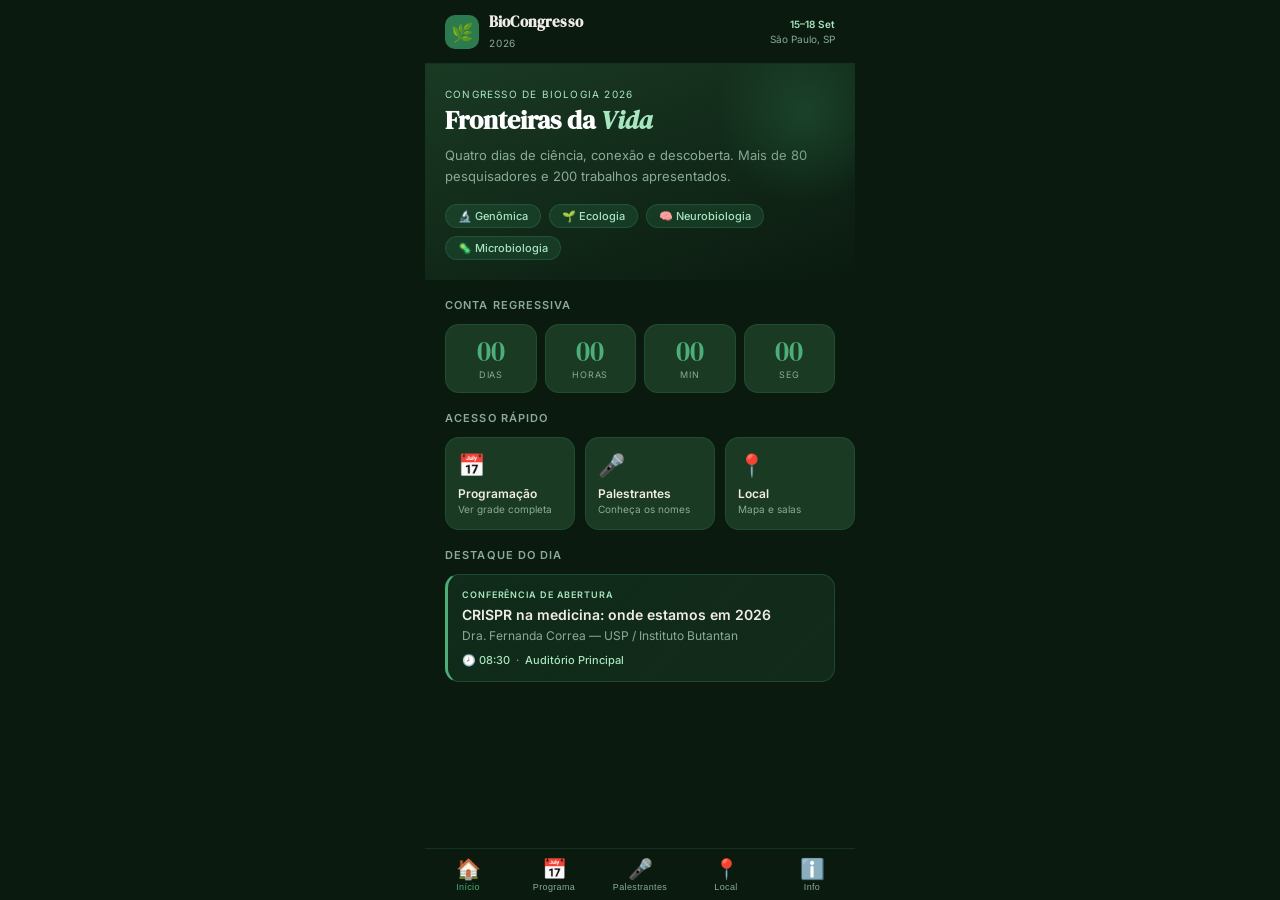
==== index.html @ b2562977 "Add files via upload" ====
<!DOCTYPE html>
<html lang="pt-BR">
<head>
  <meta charset="UTF-8" />
  <meta name="viewport" content="width=device-width, initial-scale=1.0, viewport-fit=cover" />
  <meta name="theme-color" content="#2d7a4f" />
  <meta name="apple-mobile-web-app-capable" content="yes" />
  <meta name="apple-mobile-web-app-status-bar-style" content="black-translucent" />
  <meta name="apple-mobile-web-app-title" content="BioCongresso" />
  <meta name="description" content="App oficial do Congresso de Biologia 2026" />
  <link rel="manifest" href="manifest.json" />
  <title>Congresso de Biologia 2026</title>

  <style>
    @import url('https://fonts.googleapis.com/css2?family=DM+Serif+Display:ital@0;1&family=Inter:wght@300;400;500;600&display=swap');

    *, *::before, *::after { box-sizing: border-box; margin: 0; padding: 0; }

    :root {
      --green-deep:  #0a1a0f;
      --green-mid:   #1a3a24;
      --green-main:  #2d7a4f;
      --green-light: #4caf78;
      --green-pale:  #a8e6c1;
      --gold:        #c8a84b;
      --cream:       #f0ede6;
      --white:       #ffffff;
      --text-dim:    #8aab97;
      --radius:      14px;
      --safe-top:    env(safe-area-inset-top, 0px);
      --safe-bot:    env(safe-area-inset-bottom, 0px);
    }

    html, body {
      height: 100%;
      background: var(--green-deep);
      color: var(--cream);
      font-family: 'Inter', system-ui, sans-serif;
      -webkit-font-smoothing: antialiased;
      overscroll-behavior: none;
    }

    /* ── APP SHELL ─────────────────────────────── */
    #app {
      display: flex;
      flex-direction: column;
      height: 100dvh;
      max-width: 430px;
      margin: 0 auto;
    }

    /* ── INSTALL BANNER ────────────────────────── */
    #install-banner {
      display: none;
      align-items: center;
      gap: 10px;
      background: var(--gold);
      color: #1a1200;
      padding: 10px 16px;
      padding-top: calc(10px + var(--safe-top));
      font-size: 13px;
      font-weight: 500;
    }
    #install-banner.visible { display: flex; }
    #install-banner button {
      margin-left: auto;
      background: #1a1200;
      color: var(--gold);
      border: none;
      border-radius: 20px;
      padding: 5px 14px;
      font-size: 12px;
      font-weight: 600;
      cursor: pointer;
      white-space: nowrap;
    }
    #install-banner .close-banner {
      background: transparent;
      color: #1a1200;
      padding: 4px 6px;
      font-size: 16px;
      font-weight: 700;
    }

    /* ── HEADER ────────────────────────────────── */
    header {
      padding: 14px 20px 12px;
      padding-top: calc(14px + var(--safe-top));
      background: var(--green-deep);
      border-bottom: 1px solid rgba(45,122,79,0.25);
      display: flex;
      align-items: center;
      justify-content: space-between;
      position: sticky; top: 0; z-index: 10;
    }
    .header-logo {
      display: flex; align-items: center; gap: 10px;
    }
    .logo-icon {
      width: 34px; height: 34px;
      background: var(--green-main);
      border-radius: 10px;
      display: flex; align-items: center; justify-content: center;
      font-size: 18px;
    }
    .logo-text h1 {
      font-family: 'DM Serif Display', serif;
      font-size: 15px;
      line-height: 1.1;
      color: var(--cream);
      letter-spacing: 0.01em;
    }
    .logo-text span {
      font-size: 10px;
      color: var(--text-dim);
      text-transform: uppercase;
      letter-spacing: 0.08em;
    }
    .header-date {
      text-align: right;
      font-size: 10px;
      color: var(--text-dim);
      line-height: 1.5;
    }
    .header-date strong {
      color: var(--green-pale);
      font-weight: 600;
      display: block;
    }

    /* ── CONTENT SCROLL AREA ───────────────────── */
    main {
      flex: 1;
      overflow-y: auto;
      -webkit-overflow-scrolling: touch;
      scroll-behavior: smooth;
    }

    /* ── SCREENS ───────────────────────────────── */
    .screen { display: none; padding: 0 0 20px; }
    .screen.active { display: block; }

    /* ── HOME ──────────────────────────────────── */
    .hero {
      background: linear-gradient(160deg, var(--green-mid) 0%, var(--green-deep) 100%);
      padding: 24px 20px 20px;
      position: relative;
      overflow: hidden;
    }
    .hero::before {
      content: '';
      position: absolute;
      top: -40px; right: -40px;
      width: 180px; height: 180px;
      background: radial-gradient(circle, rgba(45,122,79,0.3) 0%, transparent 70%);
      pointer-events: none;
    }
    .hero-eyebrow {
      font-size: 10px;
      letter-spacing: 0.12em;
      text-transform: uppercase;
      color: var(--green-pale);
      margin-bottom: 6px;
    }
    .hero h2 {
      font-family: 'DM Serif Display', serif;
      font-size: 26px;
      line-height: 1.15;
      color: var(--white);
      margin-bottom: 10px;
    }
    .hero h2 em {
      font-style: italic;
      color: var(--green-pale);
    }
    .hero-sub {
      font-size: 13px;
      color: var(--text-dim);
      line-height: 1.55;
      margin-bottom: 18px;
    }
    .hero-badges {
      display: flex; gap: 8px; flex-wrap: wrap;
    }
    .badge {
      background: rgba(45,122,79,0.25);
      border: 1px solid rgba(45,122,79,0.4);
      border-radius: 20px;
      padding: 4px 12px;
      font-size: 11px;
      color: var(--green-pale);
      font-weight: 500;
    }

    .section-title {
      font-size: 11px;
      letter-spacing: 0.1em;
      text-transform: uppercase;
      color: var(--text-dim);
      padding: 18px 20px 8px;
      font-weight: 600;
    }

    /* ── COUNTDOWN ─────────────────────────────── */
    .countdown-bar {
      display: flex; gap: 8px;
      padding: 4px 20px 0;
    }
    .countdown-item {
      flex: 1;
      background: var(--green-mid);
      border: 1px solid rgba(45,122,79,0.3);
      border-radius: var(--radius);
      padding: 12px 8px;
      text-align: center;
    }
    .countdown-num {
      font-family: 'DM Serif Display', serif;
      font-size: 28px;
      color: var(--green-light);
      line-height: 1;
      display: block;
    }
    .countdown-label {
      font-size: 9px;
      text-transform: uppercase;
      letter-spacing: 0.08em;
      color: var(--text-dim);
      margin-top: 4px;
      display: block;
    }

    /* ── CARDS ─────────────────────────────────── */
    .cards-row {
      display: flex; gap: 10px;
      padding: 4px 20px 0;
      overflow-x: auto;
      scrollbar-width: none;
    }
    .cards-row::-webkit-scrollbar { display: none; }
    .card-quick {
      flex-shrink: 0;
      width: 130px;
      background: var(--green-mid);
      border: 1px solid rgba(45,122,79,0.3);
      border-radius: var(--radius);
      padding: 14px 12px;
      cursor: pointer;
      transition: border-color .2s, transform .15s;
      -webkit-tap-highlight-color: transparent;
    }
    .card-quick:active { transform: scale(0.97); }
    .card-quick:hover { border-color: var(--green-light); }
    .card-icon { font-size: 22px; margin-bottom: 8px; }
    .card-title { font-size: 12px; font-weight: 600; color: var(--cream); }
    .card-sub   { font-size: 10px; color: var(--text-dim); margin-top: 2px; }

    /* ── FEATURED TALK ─────────────────────────── */
    .featured-talk {
      margin: 4px 20px 0;
      background: linear-gradient(135deg, rgba(45,122,79,0.18) 0%, rgba(26,58,36,0.5) 100%);
      border: 1px solid rgba(45,122,79,0.4);
      border-left: 3px solid var(--green-light);
      border-radius: var(--radius);
      padding: 14px 14px;
    }
    .ft-label {
      font-size: 9px;
      text-transform: uppercase;
      letter-spacing: 0.1em;
      color: var(--green-pale);
      font-weight: 600;
      margin-bottom: 6px;
    }
    .ft-title { font-size: 14px; font-weight: 600; color: var(--cream); margin-bottom: 4px; line-height: 1.3; }
    .ft-speaker { font-size: 12px; color: var(--text-dim); }
    .ft-time { margin-top: 10px; display: flex; align-items: center; gap: 6px; }
    .ft-time span { font-size: 11px; color: var(--green-pale); font-weight: 500; }

    /* ── PROGRAMAÇÃO ───────────────────────────── */
    .prog-day-tabs {
      display: flex; gap: 6px;
      padding: 4px 20px 0;
      overflow-x: auto;
      scrollbar-width: none;
    }
    .prog-day-tabs::-webkit-scrollbar { display: none; }
    .day-tab {
      flex-shrink: 0;
      background: transparent;
      border: 1px solid rgba(45,122,79,0.3);
      border-radius: 20px;
      padding: 6px 14px;
      font-size: 12px;
      color: var(--text-dim);
      cursor: pointer;
      transition: all .2s;
      font-family: inherit;
      -webkit-tap-highlight-color: transparent;
    }
    .day-tab.active {
      background: var(--green-main);
      border-color: var(--green-main);
      color: var(--white);
      font-weight: 600;
    }

    .schedule-list { padding: 12px 20px 0; }
    .schedule-item {
      display: flex; gap: 12px;
      padding: 12px 0;
      border-bottom: 1px solid rgba(45,122,79,0.12);
    }
    .schedule-item:last-child { border-bottom: none; }
    .schedule-time {
      flex-shrink: 0;
      width: 44px;
      font-size: 11px;
      color: var(--text-dim);
      padding-top: 2px;
      line-height: 1.3;
    }
    .schedule-content { flex: 1; }
    .schedule-name { font-size: 13px; font-weight: 600; color: var(--cream); margin-bottom: 2px; }
    .schedule-speaker { font-size: 11px; color: var(--text-dim); }
    .schedule-room {
      display: inline-block;
      margin-top: 5px;
      background: rgba(45,122,79,0.2);
      border-radius: 10px;
      padding: 2px 8px;
      font-size: 10px;
      color: var(--green-pale);
    }
    .schedule-tag {
      display: inline-block;
      margin-top: 5px;
      margin-left: 4px;
      background: rgba(200,168,75,0.15);
      border-radius: 10px;
      padding: 2px 8px;
      font-size: 10px;
      color: var(--gold);
    }

    /* ── PALESTRANTES ──────────────────────────── */
    .speakers-grid {
      display: grid;
      grid-template-columns: 1fr 1fr;
      gap: 10px;
      padding: 4px 20px 0;
    }
    .speaker-card {
      background: var(--green-mid);
      border: 1px solid rgba(45,122,79,0.3);
      border-radius: var(--radius);
      padding: 14px 12px;
      text-align: center;
    }
    .speaker-avatar {
      width: 52px; height: 52px;
      border-radius: 50%;
      background: var(--green-main);
      display: flex; align-items: center; justify-content: center;
      font-size: 22px;
      margin: 0 auto 10px;
      border: 2px solid rgba(76,175,120,0.4);
    }
    .speaker-name { font-size: 12px; font-weight: 600; color: var(--cream); }
    .speaker-inst { font-size: 10px; color: var(--text-dim); margin-top: 2px; }
    .speaker-topic { font-size: 10px; color: var(--green-pale); margin-top: 6px; line-height: 1.3; }

    /* ── MAPA ──────────────────────────────────── */
    .map-card {
      margin: 4px 20px 0;
      background: var(--green-mid);
      border: 1px solid rgba(45,122,79,0.3);
      border-radius: var(--radius);
      overflow: hidden;
    }
    .map-visual {
      height: 140px;
      background: linear-gradient(135deg, #0f2d1a 0%, #1a3a24 100%);
      display: flex; align-items: center; justify-content: center;
      position: relative;
      overflow: hidden;
    }
    .map-grid {
      position: absolute; inset: 0;
      background-image:
        linear-gradient(rgba(45,122,79,0.15) 1px, transparent 1px),
        linear-gradient(90deg, rgba(45,122,79,0.15) 1px, transparent 1px);
      background-size: 24px 24px;
    }
    .map-pin {
      position: relative; z-index: 1;
      display: flex; flex-direction: column; align-items: center; gap: 4px;
    }
    .map-pin-dot {
      width: 20px; height: 20px;
      background: var(--green-light);
      border-radius: 50% 50% 50% 0;
      transform: rotate(-45deg);
      box-shadow: 0 0 0 4px rgba(76,175,120,0.3);
    }
    .map-pin-label {
      background: rgba(10,26,15,0.85);
      padding: 3px 8px;
      border-radius: 8px;
      font-size: 10px;
      color: var(--green-pale);
      font-weight: 600;
      white-space: nowrap;
    }
    .map-info {
      padding: 12px 14px;
      display: flex; justify-content: space-between; align-items: center;
    }
    .map-address { font-size: 12px; color: var(--cream); font-weight: 500; }
    .map-city { font-size: 10px; color: var(--text-dim); margin-top: 2px; }
    .map-btn {
      background: var(--green-main);
      border: none; border-radius: 20px;
      padding: 7px 14px;
      font-size: 11px; font-weight: 600;
      color: var(--white);
      cursor: pointer;
      font-family: inherit;
    }

    .rooms-list { padding: 8px 20px 0; }
    .room-item {
      display: flex; align-items: center; gap: 12px;
      padding: 10px 0;
      border-bottom: 1px solid rgba(45,122,79,0.12);
    }
    .room-icon {
      width: 36px; height: 36px;
      background: rgba(45,122,79,0.2);
      border-radius: 10px;
      display: flex; align-items: center; justify-content: center;
      font-size: 16px;
    }
    .room-name { font-size: 13px; font-weight: 600; color: var(--cream); }
    .room-cap  { font-size: 11px; color: var(--text-dim); margin-top: 1px; }

    /* ── INFORMAÇÕES ───────────────────────────── */
    .info-section { padding: 4px 20px 0; }
    .info-card {
      background: var(--green-mid);
      border: 1px solid rgba(45,122,79,0.3);
      border-radius: var(--radius);
      padding: 14px;
      margin-bottom: 10px;
    }
    .info-card-title {
      display: flex; align-items: center; gap: 8px;
      font-size: 13px; font-weight: 600; color: var(--cream);
      margin-bottom: 8px;
    }
    .info-card p { font-size: 12px; color: var(--text-dim); line-height: 1.6; }
    .info-card a { color: var(--green-pale); text-decoration: none; }
    .info-list { list-style: none; }
    .info-list li {
      font-size: 12px; color: var(--text-dim);
      padding: 4px 0;
      display: flex; align-items: flex-start; gap: 6px;
    }
    .info-list li::before { content: '→'; color: var(--green-light); flex-shrink: 0; margin-top: 1px; }

    /* ── BOTTOM NAV ────────────────────────────── */
    nav {
      display: flex;
      background: var(--green-deep);
      border-top: 1px solid rgba(45,122,79,0.25);
      padding-bottom: var(--safe-bot);
    }
    .nav-btn {
      flex: 1;
      display: flex; flex-direction: column; align-items: center;
      padding: 10px 4px 8px;
      background: transparent;
      border: none;
      cursor: pointer;
      -webkit-tap-highlight-color: transparent;
      transition: color .15s;
    }
    .nav-btn .nav-icon { font-size: 20px; line-height: 1; }
    .nav-btn .nav-label {
      font-size: 9px;
      letter-spacing: 0.04em;
      margin-top: 3px;
      font-weight: 500;
      color: var(--text-dim);
      font-family: inherit;
    }
    .nav-btn.active .nav-label { color: var(--green-light); }
    .nav-btn.active .nav-icon { filter: none; }

    /* ── INSTALL MODAL ─────────────────────────── */
    #install-modal {
      display: none;
      position: fixed; inset: 0; z-index: 100;
      background: rgba(0,0,0,0.7);
      align-items: flex-end;
      justify-content: center;
      padding: 0 0 var(--safe-bot);
    }
    #install-modal.open { display: flex; }
    .modal-sheet {
      background: var(--green-mid);
      border-radius: 20px 20px 0 0;
      padding: 20px 20px 28px;
      width: 100%;
      max-width: 430px;
      border-top: 1px solid rgba(45,122,79,0.4);
    }
    .modal-handle {
      width: 36px; height: 4px;
      background: rgba(45,122,79,0.4);
      border-radius: 2px;
      margin: 0 auto 16px;
    }
    .modal-sheet h3 {
      font-family: 'DM Serif Display', serif;
      font-size: 18px; color: var(--white);
      margin-bottom: 6px;
    }
    .modal-sheet p { font-size: 13px; color: var(--text-dim); margin-bottom: 16px; line-height: 1.5; }
    .install-steps { list-style: none; margin-bottom: 20px; }
    .install-steps li {
      display: flex; align-items: flex-start; gap: 10px;
      padding: 6px 0;
      font-size: 12px; color: var(--cream);
    }
    .step-num {
      flex-shrink: 0;
      width: 20px; height: 20px;
      background: var(--green-main);
      border-radius: 50%;
      display: flex; align-items: center; justify-content: center;
      font-size: 10px; font-weight: 700; color: white;
    }
    .modal-btns { display: flex; gap: 10px; }
    .btn-primary {
      flex: 1; background: var(--green-main);
      border: none; border-radius: var(--radius);
      padding: 13px;
      font-size: 14px; font-weight: 600; color: white;
      cursor: pointer; font-family: inherit;
    }
    .btn-secondary {
      flex: 0;
      background: transparent;
      border: 1px solid rgba(45,122,79,0.4);
      border-radius: var(--radius);
      padding: 13px 16px;
      font-size: 13px; color: var(--text-dim);
      cursor: pointer; font-family: inherit;
    }

    @media (prefers-reduced-motion: reduce) {
      * { transition: none !important; }
    }
  </style>
</head>
<body>

<div id="app">

  <!-- Install banner (shown before install) -->
  <div id="install-banner">
    <span>📲 Instale o app no seu celular</span>
    <button id="banner-install-btn">Instalar</button>
    <button class="close-banner" id="banner-close">×</button>
  </div>

  <!-- Header -->
  <header>
    <div class="header-logo">
      <div class="logo-icon">🌿</div>
      <div class="logo-text">
        <h1>BioCongresso</h1>
        <span>2026</span>
      </div>
    </div>
    <div class="header-date">
      <strong>15–18 Set</strong>
      São Paulo, SP
    </div>
  </header>

  <!-- Screens -->
  <main>

    <!-- ── HOME ── -->
    <section class="screen active" id="screen-home">

      <div class="hero">
        <p class="hero-eyebrow">Congresso de Biologia 2026</p>
        <h2>Fronteiras da <em>Vida</em></h2>
        <p class="hero-sub">Quatro dias de ciência, conexão e descoberta. Mais de 80 pesquisadores e 200 trabalhos apresentados.</p>
        <div class="hero-badges">
          <span class="badge">🔬 Genômica</span>
          <span class="badge">🌱 Ecologia</span>
          <span class="badge">🧠 Neurobiologia</span>
          <span class="badge">🦠 Microbiologia</span>
        </div>
      </div>

      <p class="section-title">Conta regressiva</p>
      <div class="countdown-bar">
        <div class="countdown-item"><span class="countdown-num" id="cd-dias">97</span><span class="countdown-label">dias</span></div>
        <div class="countdown-item"><span class="countdown-num" id="cd-hrs">14</span><span class="countdown-label">horas</span></div>
        <div class="countdown-item"><span class="countdown-num" id="cd-min">32</span><span class="countdown-label">min</span></div>
        <div class="countdown-item"><span class="countdown-num" id="cd-sec">08</span><span class="countdown-label">seg</span></div>
      </div>

      <p class="section-title">Acesso rápido</p>
      <div class="cards-row">
        <div class="card-quick" onclick="goTo('programacao')">
          <div class="card-icon">📅</div>
          <div class="card-title">Programação</div>
          <div class="card-sub">Ver grade completa</div>
        </div>
        <div class="card-quick" onclick="goTo('palestrantes')">
          <div class="card-icon">🎤</div>
          <div class="card-title">Palestrantes</div>
          <div class="card-sub">Conheça os nomes</div>
        </div>
        <div class="card-quick" onclick="goTo('mapa')">
          <div class="card-icon">📍</div>
          <div class="card-title">Local</div>
          <div class="card-sub">Mapa e salas</div>
        </div>
        <div class="card-quick" onclick="goTo('info')">
          <div class="card-icon">ℹ️</div>
          <div class="card-title">Informações</div>
          <div class="card-sub">Inscrição e mais</div>
        </div>
      </div>

      <p class="section-title">Destaque do dia</p>
      <div class="featured-talk">
        <p class="ft-label">Conferência de abertura</p>
        <p class="ft-title">CRISPR na medicina: onde estamos em 2026</p>
        <p class="ft-speaker">Dra. Fernanda Correa — USP / Instituto Butantan</p>
        <div class="ft-time">
          <span>🕗 08:30</span>
          <span style="color:var(--text-dim)">·</span>
          <span>Auditório Principal</span>
        </div>
      </div>

    </section>

    <!-- ── PROGRAMAÇÃO ── -->
    <section class="screen" id="screen-programacao">

      <p class="section-title">Programação</p>
      <div class="prog-day-tabs">
        <button class="day-tab active" onclick="setDay(this, 'dia1')">Seg 15</button>
        <button class="day-tab" onclick="setDay(this, 'dia2')">Ter 16</button>
        <button class="day-tab" onclick="setDay(this, 'dia3')">Qua 17</button>
        <button class="day-tab" onclick="setDay(this, 'dia4')">Qui 18</button>
      </div>

      <div class="schedule-list" id="dia1">
        <div class="schedule-item">
          <div class="schedule-time">08:00<br>08:30</div>
          <div class="schedule-content">
            <p class="schedule-name">Credenciamento</p>
            <p class="schedule-speaker">Recepção dos participantes</p>
            <span class="schedule-room">Hall de entrada</span>
          </div>
        </div>
        <div class="schedule-item">
          <div class="schedule-time">08:30<br>10:00</div>
          <div class="schedule-content">
            <p class="schedule-name">CRISPR na medicina: onde estamos em 2026</p>
            <p class="schedule-speaker">Dra. Fernanda Correa — USP</p>
            <span class="schedule-room">Aud. Principal</span>
            <span class="schedule-tag">Plenária</span>
          </div>
        </div>
        <div class="schedule-item">
          <div class="schedule-time">10:00<br>10:30</div>
          <div class="schedule-content">
            <p class="schedule-name">Coffee Break</p>
            <span class="schedule-room">Foyer</span>
          </div>
        </div>
        <div class="schedule-item">
          <div class="schedule-time">10:30<br>12:00</div>
          <div class="schedule-content">
            <p class="schedule-name">Simpósio: Biodiversidade da Mata Atlântica</p>
            <p class="schedule-speaker">Dr. Rafael Menezes — INPA</p>
            <span class="schedule-room">Sala A</span>
          </div>
        </div>
        <div class="schedule-item">
          <div class="schedule-time">10:30<br>12:00</div>
          <div class="schedule-content">
            <p class="schedule-name">Workshop: Bioinformática aplicada</p>
            <p class="schedule-speaker">Profa. Camila Teixeira — UNICAMP</p>
            <span class="schedule-room">Lab. Computação</span>
          </div>
        </div>
        <div class="schedule-item">
          <div class="schedule-time">12:00<br>14:00</div>
          <div class="schedule-content">
            <p class="schedule-name">Almoço</p>
            <span class="schedule-room">Restaurante</span>
          </div>
        </div>
        <div class="schedule-item">
          <div class="schedule-time">14:00<br>16:00</div>
          <div class="schedule-content">
            <p class="schedule-name">Sessão de comunicações orais – Ecologia</p>
            <span class="schedule-room">Sala B</span>
          </div>
        </div>
        <div class="schedule-item">
          <div class="schedule-time">16:00<br>18:00</div>
          <div class="schedule-content">
            <p class="schedule-name">Pôsteres – Seção I</p>
            <span class="schedule-room">Aud. Principal</span>
            <span class="schedule-tag">Interativo</span>
          </div>
        </div>
      </div>

      <div class="schedule-list" id="dia2" style="display:none">
        <div class="schedule-item">
          <div class="schedule-time">09:00<br>10:30</div>
          <div class="schedule-content">
            <p class="schedule-name">Neurobiologia do comportamento animal</p>
            <p class="schedule-speaker">Prof. Marcelo Dias — UFMG</p>
            <span class="schedule-room">Aud. Principal</span>
            <span class="schedule-tag">Plenária</span>
          </div>
        </div>
        <div class="schedule-item">
          <div class="schedule-time">10:30<br>12:00</div>
          <div class="schedule-content">
            <p class="schedule-name">Mesa redonda: Publicação científica em biologia</p>
            <span class="schedule-room">Sala A</span>
          </div>
        </div>
        <div class="schedule-item">
          <div class="schedule-time">14:00<br>16:00</div>
          <div class="schedule-content">
            <p class="schedule-name">Minicurso: Microscopia confocal</p>
            <p class="schedule-speaker">Dra. Larissa Fontes — FIOCRUZ</p>
            <span class="schedule-room">Lab. Microscopia</span>
          </div>
        </div>
      </div>

      <div class="schedule-list" id="dia3" style="display:none">
        <div class="schedule-item">
          <div class="schedule-time">09:00<br>10:30</div>
          <div class="schedule-content">
            <p class="schedule-name">Mudanças climáticas e biodiversidade</p>
            <p class="schedule-speaker">Dra. Ana Lima — INPE</p>
            <span class="schedule-room">Aud. Principal</span>
            <span class="schedule-tag">Plenária</span>
          </div>
        </div>
        <div class="schedule-item">
          <div class="schedule-time">14:00<br>18:00</div>
          <div class="schedule-content">
            <p class="schedule-name">Visita técnica — Instituto de Biociências USP</p>
            <span class="schedule-room">Transporte incluso</span>
          </div>
        </div>
      </div>

      <div class="schedule-list" id="dia4" style="display:none">
        <div class="schedule-item">
          <div class="schedule-time">09:00<br>10:30</div>
          <div class="schedule-content">
            <p class="schedule-name">Sessão de encerramento e premiação</p>
            <span class="schedule-room">Aud. Principal</span>
            <span class="schedule-tag">Plenária</span>
          </div>
        </div>
        <div class="schedule-item">
          <div class="schedule-time">11:00<br>12:00</div>
          <div class="schedule-content">
            <p class="schedule-name">Cerimônia de encerramento</p>
            <span class="schedule-room">Aud. Principal</span>
          </div>
        </div>
      </div>

    </section>

    <!-- ── PALESTRANTES ── -->
    <section class="screen" id="screen-palestrantes">
      <p class="section-title">Palestrantes confirmados</p>
      <div class="speakers-grid">
        <div class="speaker-card">
          <div class="speaker-avatar">👩‍🔬</div>
          <p class="speaker-name">Dra. Fernanda Correa</p>
          <p class="speaker-inst">USP / Butantan</p>
          <p class="speaker-topic">CRISPR e terapia gênica</p>
        </div>
        <div class="speaker-card">
          <div class="speaker-avatar">👨‍🔬</div>
          <p class="speaker-name">Dr. Rafael Menezes</p>
          <p class="speaker-inst">INPA</p>
          <p class="speaker-topic">Biodiversidade Amazônica</p>
        </div>
        <div class="speaker-card">
          <div class="speaker-avatar">👩‍💻</div>
          <p class="speaker-name">Profa. Camila Teixeira</p>
          <p class="speaker-inst">UNICAMP</p>
          <p class="speaker-topic">Bioinformática e genômica</p>
        </div>
        <div class="speaker-card">
          <div class="speaker-avatar">🧑‍🏫</div>
          <p class="speaker-name">Prof. Marcelo Dias</p>
          <p class="speaker-inst">UFMG</p>
          <p class="speaker-topic">Neurobiologia animal</p>
        </div>
        <div class="speaker-card">
          <div class="speaker-avatar">👩‍🔬</div>
          <p class="speaker-name">Dra. Ana Lima</p>
          <p class="speaker-inst">INPE</p>
          <p class="speaker-topic">Clima e biodiversidade</p>
        </div>
        <div class="speaker-card">
          <div class="speaker-avatar">🔬</div>
          <p class="speaker-name">Dra. Larissa Fontes</p>
          <p class="speaker-inst">FIOCRUZ</p>
          <p class="speaker-topic">Microscopia avançada</p>
        </div>
      </div>
    </section>

    <!-- ── MAPA ── -->
    <section class="screen" id="screen-mapa">
      <p class="section-title">Local do evento</p>
      <div class="map-card">
        <div class="map-visual">
          <div class="map-grid"></div>
          <div class="map-pin">
            <div class="map-pin-dot"></div>
            <div class="map-pin-label">Centro de Convenções</div>
          </div>
        </div>
        <div class="map-info">
          <div>
            <p class="map-address">Centro de Convenções Rebouças</p>
            <p class="map-city">Av. Dr. Enéas de Carvalho Aguiar, 23 — SP</p>
          </div>
          <button class="map-btn" onclick="window.open('https://maps.google.com/?q=Centro+de+Convencoes+Reboucas+Sao+Paulo')">Abrir mapa</button>
        </div>
      </div>

      <p class="section-title">Salas e espaços</p>
      <div class="rooms-list">
        <div class="room-item">
          <div class="room-icon">🏛️</div>
          <div>
            <p class="room-name">Auditório Principal</p>
            <p class="room-cap">Capacidade: 800 pessoas — Plenárias e pôsteres</p>
          </div>
        </div>
        <div class="room-item">
          <div class="room-icon">🪑</div>
          <div>
            <p class="room-name">Sala A</p>
            <p class="room-cap">Capacidade: 150 pessoas — Simpósios</p>
          </div>
        </div>
        <div class="room-item">
          <div class="room-icon">🪑</div>
          <div>
            <p class="room-name">Sala B</p>
            <p class="room-cap">Capacidade: 150 pessoas — Comunicações orais</p>
          </div>
        </div>
        <div class="room-item">
          <div class="room-icon">💻</div>
          <div>
            <p class="room-name">Laboratório de Computação</p>
            <p class="room-cap">Capacidade: 40 pessoas — Workshops</p>
          </div>
        </div>
        <div class="room-item">
          <div class="room-icon">🔭</div>
          <div>
            <p class="room-name">Lab. de Microscopia</p>
            <p class="room-cap">Capacidade: 20 pessoas — Minicursos práticos</p>
          </div>
        </div>
      </div>
    </section>

    <!-- ── INFORMAÇÕES ── -->
    <section class="screen" id="screen-info">
      <p class="section-title">Informações gerais</p>
      <div class="info-section">

        <div class="info-card">
          <p class="info-card-title"><span>📝</span> Inscrições</p>
          <ul class="info-list">
            <li>Inscrições abertas até <strong>30 de agosto de 2026</strong></li>
            <li>Estudantes de graduação: R$ 120,00</li>
            <li>Pós-graduandos: R$ 200,00</li>
            <li>Profissionais: R$ 350,00</li>
            <li>Submissão de trabalhos: até 15 de julho</li>
          </ul>
        </div>

        <div class="info-card">
          <p class="info-card-title"><span>🏨</span> Hospedagem</p>
          <p>Parcerias com hotéis próximos ao Centro de Convenções com tarifas especiais para participantes. Use o código <strong>BIO2026</strong> ao reservar.</p>
        </div>

        <div class="info-card">
          <p class="info-card-title"><span>🍽️</span> Alimentação</p>
          <ul class="info-list">
            <li>Coffee breaks inclusos na inscrição</li>
            <li>Almoço disponível no restaurante do centro (não incluso)</li>
            <li>Opções vegetarianas e veganas disponíveis</li>
          </ul>
        </div>

        <div class="info-card">
          <p class="info-card-title"><span>📜</span> Certificados</p>
          <p>Certificados digitais emitidos via e-mail em até 10 dias após o evento. Participação mínima de 75% da carga horária exigida.</p>
        </div>

        <div class="info-card">
          <p class="info-card-title"><span>📬</span> Contato</p>
          <p>
            E-mail: <a href="mailto:contato@biocongresso2026.com.br">contato@biocongresso2026.com.br</a><br>
            Instagram: <a href="#">@biocongresso2026</a>
          </p>
        </div>

      </div>
    </section>

  </main>

  <!-- Bottom nav -->
  <nav>
    <button class="nav-btn active" id="nav-home" onclick="goTo('home')">
      <span class="nav-icon">🏠</span>
      <span class="nav-label">Início</span>
    </button>
    <button class="nav-btn" id="nav-programacao" onclick="goTo('programacao')">
      <span class="nav-icon">📅</span>
      <span class="nav-label">Programa</span>
    </button>
    <button class="nav-btn" id="nav-palestrantes" onclick="goTo('palestrantes')">
      <span class="nav-icon">🎤</span>
      <span class="nav-label">Palestrantes</span>
    </button>
    <button class="nav-btn" id="nav-mapa" onclick="goTo('mapa')">
      <span class="nav-icon">📍</span>
      <span class="nav-label">Local</span>
    </button>
    <button class="nav-btn" id="nav-info" onclick="goTo('info')">
      <span class="nav-icon">ℹ️</span>
      <span class="nav-label">Info</span>
    </button>
  </nav>

</div>

<!-- Install modal -->
<div id="install-modal">
  <div class="modal-sheet">
    <div class="modal-handle"></div>
    <h3>Instalar o app</h3>
    <p>Adicione o BioCongresso à sua tela inicial para acesso rápido, mesmo sem internet.</p>
    <ul class="install-steps">
      <li><span class="step-num">1</span> No iPhone: toque em <strong>Compartilhar</strong> (□↑) e depois "Adicionar à Tela de Início"</li>
      <li><span class="step-num">2</span> No Android: toque no menu ⋮ e "Adicionar à tela inicial" ou use o botão abaixo</li>
    </ul>
    <div class="modal-btns">
      <button class="btn-primary" id="modal-install-btn">Instalar agora</button>
      <button class="btn-secondary" id="modal-close">Fechar</button>
    </div>
  </div>
</div>

<script>
  // ── Navigation ─────────────────────────────────
  function goTo(id) {
    document.querySelectorAll('.screen').forEach(s => s.classList.remove('active'));
    document.querySelectorAll('.nav-btn').forEach(b => b.classList.remove('active'));
    document.getElementById('screen-' + id).classList.add('active');
    document.getElementById('nav-' + id).classList.add('active');
    document.querySelector('main').scrollTo(0, 0);
  }

  // ── Schedule day tabs ──────────────────────────
  function setDay(tab, dayId) {
    document.querySelectorAll('.day-tab').forEach(t => t.classList.remove('active'));
    tab.classList.add('active');
    ['dia1','dia2','dia3','dia4'].forEach(id => {
      document.getElementById(id).style.display = id === dayId ? 'block' : 'none';
    });
  }

  // ── Countdown ──────────────────────────────────
  function updateCountdown() {
    const target = new Date('2026-09-15T08:00:00-03:00');
    const now = new Date();
    const diff = Math.max(0, target - now);
    const d = Math.floor(diff / 86400000);
    const h = Math.floor((diff % 86400000) / 3600000);
    const m = Math.floor((diff % 3600000) / 60000);
    const s = Math.floor((diff % 60000) / 1000);
    document.getElementById('cd-dias').textContent = String(d).padStart(2,'0');
    document.getElementById('cd-hrs').textContent  = String(h).padStart(2,'0');
    document.getElementById('cd-min').textContent  = String(m).padStart(2,'0');
    document.getElementById('cd-sec').textContent  = String(s).padStart(2,'0');
  }
  updateCountdown();
  setInterval(updateCountdown, 1000);

  // ── PWA Install ────────────────────────────────
  let deferredPrompt = null;
  const banner = document.getElementById('install-banner');
  const modal  = document.getElementById('install-modal');

  window.addEventListener('beforeinstallprompt', e => {
    e.preventDefault();
    deferredPrompt = e;
    banner.classList.add('visible');
  });

  async function triggerInstall() {
    if (deferredPrompt) {
      deferredPrompt.prompt();
      const { outcome } = await deferredPrompt.userChoice;
      deferredPrompt = null;
      banner.classList.remove('visible');
      modal.classList.remove('open');
    }
  }

  document.getElementById('banner-install-btn').onclick = () => {
    if (deferredPrompt) triggerInstall();
    else { banner.classList.remove('visible'); modal.classList.add('open'); }
  };
  document.getElementById('banner-close').onclick = () => banner.classList.remove('visible');
  document.getElementById('modal-install-btn').onclick = triggerInstall;
  document.getElementById('modal-close').onclick = () => modal.classList.remove('open');
  modal.addEventListener('click', e => { if (e.target === modal) modal.classList.remove('open'); });

  window.addEventListener('appinstalled', () => {
    banner.classList.remove('visible');
    deferredPrompt = null;
  });

  // Show install option for iOS users who can't get beforeinstallprompt
  const isIOS = /iphone|ipad|ipod/i.test(navigator.userAgent);
  const isStandalone = window.matchMedia('(display-mode: standalone)').matches;
  if (isIOS && !isStandalone) {
    setTimeout(() => { banner.classList.add('visible'); }, 3000);
  }

  // ── Service Worker ─────────────────────────────
  if ('serviceWorker' in navigator) {
    navigator.serviceWorker.register('./sw.js').catch(() => {});
  }
</script>
</body>
</html>
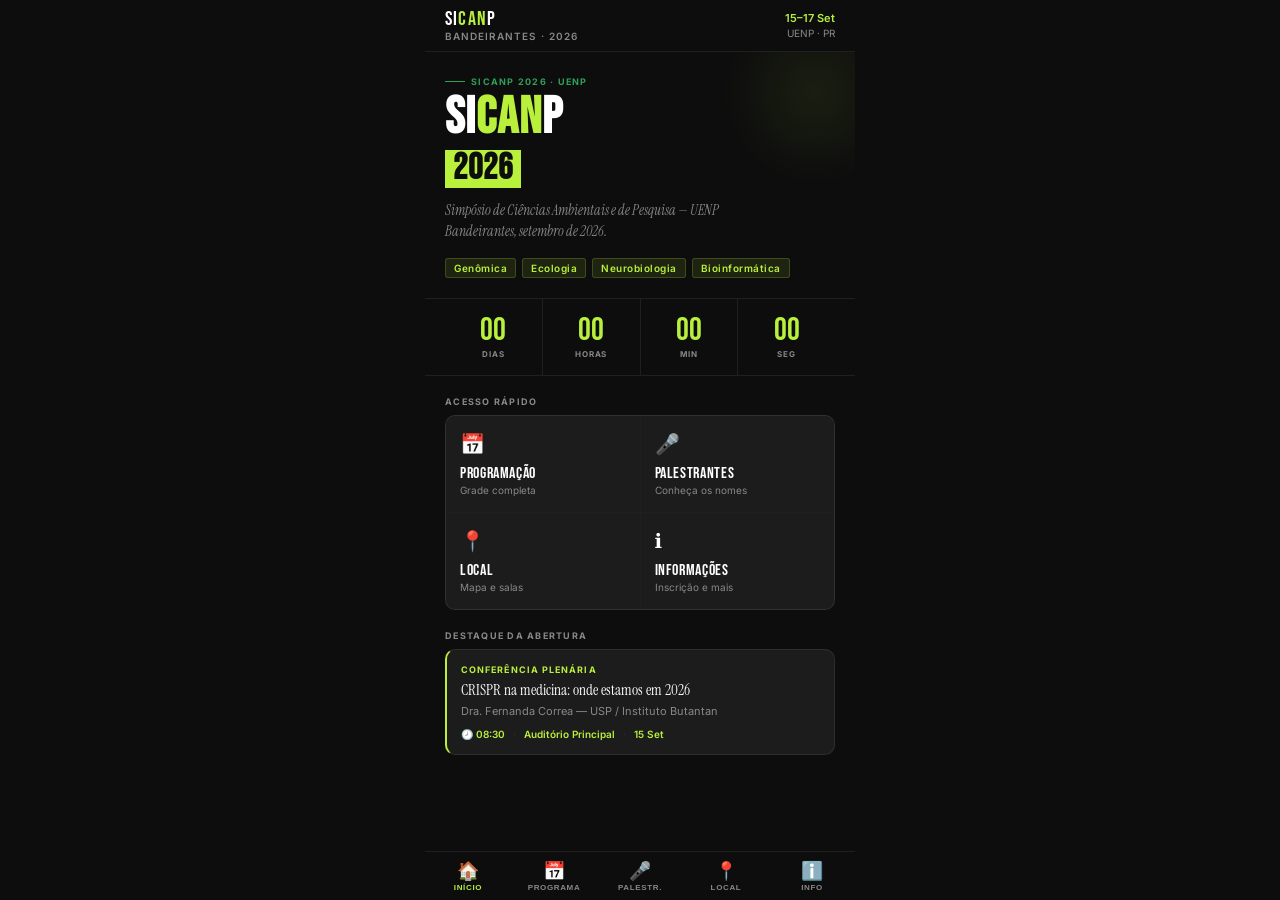
==== commit 4f4b2513: "Add files via upload" ====
--- a/index.html
+++ b/index.html
@@ -3,44 +3,42 @@
 <head>
   <meta charset="UTF-8" />
   <meta name="viewport" content="width=device-width, initial-scale=1.0, viewport-fit=cover" />
-  <meta name="theme-color" content="#2d7a4f" />
+  <meta name="theme-color" content="#0d0d0d" />
   <meta name="apple-mobile-web-app-capable" content="yes" />
   <meta name="apple-mobile-web-app-status-bar-style" content="black-translucent" />
-  <meta name="apple-mobile-web-app-title" content="BioCongresso" />
-  <meta name="description" content="App oficial do Congresso de Biologia 2026" />
+  <meta name="apple-mobile-web-app-title" content="SICANP" />
+  <meta name="description" content="App oficial do SICANP 2026 — UENP Bandeirantes" />
   <link rel="manifest" href="manifest.json" />
-  <title>Congresso de Biologia 2026</title>
-
+  <link href="https://fonts.googleapis.com/css2?family=Bebas+Neue&family=Instrument+Serif:ital@0;1&family=Inter:wght@300;400;500;600&display=swap" rel="stylesheet" />
+  <title>SICANP 2026</title>
   <style>
-    @import url('https://fonts.googleapis.com/css2?family=DM+Serif+Display:ital@0;1&family=Inter:wght@300;400;500;600&display=swap');
-
     *, *::before, *::after { box-sizing: border-box; margin: 0; padding: 0; }
 
     :root {
-      --green-deep:  #0a1a0f;
-      --green-mid:   #1a3a24;
-      --green-main:  #2d7a4f;
-      --green-light: #4caf78;
-      --green-pale:  #a8e6c1;
-      --gold:        #c8a84b;
-      --cream:       #f0ede6;
-      --white:       #ffffff;
-      --text-dim:    #8aab97;
-      --radius:      14px;
-      --safe-top:    env(safe-area-inset-top, 0px);
-      --safe-bot:    env(safe-area-inset-bottom, 0px);
+      --ink:      #0d0d0d;
+      --ink-mid:  #1c1c1c;
+      --ink-dim:  #555;
+      --bio:      #1a6b3a;
+      --bio-lite: #2fa05a;
+      --acid:     #b8f03c;
+      --white:    #ffffff;
+      --paper:    #f7f5f0;
+      --muted:    #888;
+      --rule:     rgba(255,255,255,0.08);
+      --safe-top: env(safe-area-inset-top, 0px);
+      --safe-bot: env(safe-area-inset-bottom, 0px);
+      --radius:   10px;
     }
 
     html, body {
       height: 100%;
-      background: var(--green-deep);
-      color: var(--cream);
+      background: var(--ink);
+      color: var(--white);
       font-family: 'Inter', system-ui, sans-serif;
       -webkit-font-smoothing: antialiased;
       overscroll-behavior: none;
     }
 
-    /* ── APP SHELL ─────────────────────────────── */
     #app {
       display: flex;
       flex-direction: column;
@@ -49,86 +47,90 @@
       margin: 0 auto;
     }
 
-    /* ── INSTALL BANNER ────────────────────────── */
+    /* ── INSTALL BANNER ── */
     #install-banner {
       display: none;
       align-items: center;
       gap: 10px;
-      background: var(--gold);
-      color: #1a1200;
+      background: var(--acid);
+      color: var(--ink);
       padding: 10px 16px;
       padding-top: calc(10px + var(--safe-top));
-      font-size: 13px;
-      font-weight: 500;
+      font-size: 12px;
+      font-weight: 600;
     }
     #install-banner.visible { display: flex; }
     #install-banner button {
       margin-left: auto;
-      background: #1a1200;
-      color: var(--gold);
+      background: var(--ink);
+      color: var(--acid);
       border: none;
-      border-radius: 20px;
+      border-radius: 4px;
       padding: 5px 14px;
-      font-size: 12px;
-      font-weight: 600;
+      font-size: 11px;
+      font-weight: 700;
+      letter-spacing: 0.06em;
+      text-transform: uppercase;
       cursor: pointer;
       white-space: nowrap;
+      font-family: inherit;
     }
     #install-banner .close-banner {
       background: transparent;
-      color: #1a1200;
+      color: var(--ink);
+      border: none;
       padding: 4px 6px;
       font-size: 16px;
       font-weight: 700;
-    }
-
-    /* ── HEADER ────────────────────────────────── */
+      cursor: pointer;
+    }
+
+    /* ── HEADER ── */
     header {
-      padding: 14px 20px 12px;
-      padding-top: calc(14px + var(--safe-top));
-      background: var(--green-deep);
-      border-bottom: 1px solid rgba(45,122,79,0.25);
+      padding: 0 20px;
+      padding-top: var(--safe-top);
+      height: calc(52px + var(--safe-top));
+      background: var(--ink);
+      border-bottom: 1px solid var(--rule);
       display: flex;
       align-items: center;
       justify-content: space-between;
       position: sticky; top: 0; z-index: 10;
+      flex-shrink: 0;
     }
     .header-logo {
       display: flex; align-items: center; gap: 10px;
     }
-    .logo-icon {
-      width: 34px; height: 34px;
-      background: var(--green-main);
-      border-radius: 10px;
-      display: flex; align-items: center; justify-content: center;
-      font-size: 18px;
-    }
-    .logo-text h1 {
-      font-family: 'DM Serif Display', serif;
-      font-size: 15px;
-      line-height: 1.1;
-      color: var(--cream);
-      letter-spacing: 0.01em;
-    }
-    .logo-text span {
+    .logo-mark {
+      font-family: 'Bebas Neue', sans-serif;
+      font-size: 20px;
+      letter-spacing: 0.06em;
+      color: var(--white);
+      line-height: 1;
+    }
+    .logo-mark span { color: var(--acid); }
+    .logo-year {
       font-size: 10px;
-      color: var(--text-dim);
+      font-weight: 600;
+      letter-spacing: 0.1em;
       text-transform: uppercase;
-      letter-spacing: 0.08em;
-    }
-    .header-date {
+      color: var(--muted);
+      margin-top: 1px;
+    }
+    .header-right {
       text-align: right;
       font-size: 10px;
-      color: var(--text-dim);
+      color: var(--muted);
       line-height: 1.5;
     }
-    .header-date strong {
-      color: var(--green-pale);
+    .header-right strong {
+      color: var(--acid);
       font-weight: 600;
       display: block;
-    }
-
-    /* ── CONTENT SCROLL AREA ───────────────────── */
+      font-size: 11px;
+    }
+
+    /* ── MAIN SCROLL ── */
     main {
       flex: 1;
       overflow-y: auto;
@@ -136,344 +138,400 @@
       scroll-behavior: smooth;
     }
 
-    /* ── SCREENS ───────────────────────────────── */
-    .screen { display: none; padding: 0 0 20px; }
+    .screen { display: none; }
     .screen.active { display: block; }
 
-    /* ── HOME ──────────────────────────────────── */
-    .hero {
-      background: linear-gradient(160deg, var(--green-mid) 0%, var(--green-deep) 100%);
+    /* ── SECTION LABEL ── */
+    .sec-label {
+      font-size: 9px;
+      font-weight: 700;
+      letter-spacing: 0.14em;
+      text-transform: uppercase;
+      color: var(--muted);
+      padding: 20px 20px 8px;
+    }
+
+    /* ── HOME HERO ── */
+    .home-hero {
       padding: 24px 20px 20px;
+      background: var(--ink);
+      border-bottom: 1px solid var(--rule);
       position: relative;
       overflow: hidden;
     }
-    .hero::before {
+    .home-hero::after {
       content: '';
       position: absolute;
-      top: -40px; right: -40px;
-      width: 180px; height: 180px;
-      background: radial-gradient(circle, rgba(45,122,79,0.3) 0%, transparent 70%);
+      top: -60px; right: -60px;
+      width: 200px; height: 200px;
+      background: radial-gradient(circle, rgba(184,240,60,0.08) 0%, transparent 65%);
       pointer-events: none;
     }
-    .hero-eyebrow {
+    .home-hero-eyebrow {
+      font-size: 9px;
+      font-weight: 700;
+      letter-spacing: 0.14em;
+      text-transform: uppercase;
+      color: var(--bio-lite);
+      margin-bottom: 8px;
+      display: flex; align-items: center; gap: 6px;
+    }
+    .home-hero-eyebrow::before {
+      content: '';
+      display: inline-block;
+      width: 20px; height: 1.5px;
+      background: var(--bio-lite);
+    }
+    .home-hero-title {
+      font-family: 'Bebas Neue', sans-serif;
+      font-size: 52px;
+      line-height: 0.88;
+      letter-spacing: 0.02em;
+      color: var(--white);
+      margin-bottom: 4px;
+    }
+    .home-hero-title .acid { color: var(--acid); }
+    .home-hero-title .year-block {
+      display: inline-block;
+      background: var(--acid);
+      color: var(--ink);
+      padding: 0 8px;
+      font-size: 36px;
+      line-height: 1.05;
+    }
+    .home-hero-sub {
+      font-family: 'Instrument Serif', serif;
+      font-style: italic;
+      font-size: 14px;
+      color: rgba(255,255,255,0.5);
+      line-height: 1.5;
+      margin: 12px 0 16px;
+      max-width: 300px;
+    }
+    .home-hero-tags {
+      display: flex; gap: 6px; flex-wrap: wrap;
+    }
+    .hero-tag {
+      background: rgba(184,240,60,0.1);
+      border: 1px solid rgba(184,240,60,0.2);
+      border-radius: 3px;
+      padding: 3px 8px;
       font-size: 10px;
+      font-weight: 600;
+      letter-spacing: 0.05em;
+      color: var(--acid);
+    }
+
+    /* ── COUNTDOWN ── */
+    .countdown-row {
+      display: flex;
+      padding: 0 20px;
+      gap: 0;
+      border-bottom: 1px solid var(--rule);
+    }
+    .cd-box {
+      flex: 1;
+      padding: 16px 0;
+      text-align: center;
+      border-right: 1px solid var(--rule);
+    }
+    .cd-box:last-child { border-right: none; }
+    .cd-num {
+      font-family: 'Bebas Neue', sans-serif;
+      font-size: 32px;
+      color: var(--acid);
+      line-height: 1;
+      display: block;
+    }
+    .cd-lbl {
+      font-size: 8px;
+      font-weight: 700;
+      letter-spacing: 0.1em;
+      text-transform: uppercase;
+      color: var(--muted);
+      margin-top: 2px;
+      display: block;
+    }
+
+    /* ── QUICK ACCESS ── */
+    .quick-grid {
+      display: grid;
+      grid-template-columns: 1fr 1fr;
+      gap: 1px;
+      background: var(--rule);
+      margin: 0 20px;
+      border: 1px solid var(--rule);
+      border-radius: var(--radius);
+      overflow: hidden;
+    }
+    .quick-card {
+      background: var(--ink-mid);
+      padding: 16px 14px;
+      cursor: pointer;
+      -webkit-tap-highlight-color: transparent;
+      transition: background .15s;
+    }
+    .quick-card:active { background: var(--bio); }
+    .quick-icon { font-size: 20px; margin-bottom: 8px; }
+    .quick-title {
+      font-family: 'Bebas Neue', sans-serif;
+      font-size: 16px;
+      letter-spacing: 0.04em;
+      color: var(--white);
+    }
+    .quick-sub { font-size: 10px; color: var(--muted); margin-top: 1px; }
+
+    /* ── DESTAQUE ── */
+    .destaque {
+      margin: 0 20px;
+      border: 1px solid var(--rule);
+      border-left: 2px solid var(--acid);
+      border-radius: var(--radius);
+      padding: 14px;
+      background: var(--ink-mid);
+    }
+    .destaque-label {
+      font-size: 9px;
+      font-weight: 700;
       letter-spacing: 0.12em;
       text-transform: uppercase;
-      color: var(--green-pale);
+      color: var(--acid);
       margin-bottom: 6px;
     }
-    .hero h2 {
-      font-family: 'DM Serif Display', serif;
-      font-size: 26px;
-      line-height: 1.15;
+    .destaque-title {
+      font-family: 'Instrument Serif', serif;
+      font-size: 15px;
       color: var(--white);
-      margin-bottom: 10px;
-    }
-    .hero h2 em {
-      font-style: italic;
-      color: var(--green-pale);
-    }
-    .hero-sub {
-      font-size: 13px;
-      color: var(--text-dim);
-      line-height: 1.55;
-      margin-bottom: 18px;
-    }
-    .hero-badges {
-      display: flex; gap: 8px; flex-wrap: wrap;
-    }
-    .badge {
-      background: rgba(45,122,79,0.25);
-      border: 1px solid rgba(45,122,79,0.4);
-      border-radius: 20px;
-      padding: 4px 12px;
-      font-size: 11px;
-      color: var(--green-pale);
-      font-weight: 500;
-    }
-
-    .section-title {
-      font-size: 11px;
-      letter-spacing: 0.1em;
-      text-transform: uppercase;
-      color: var(--text-dim);
-      padding: 18px 20px 8px;
+      line-height: 1.3;
+      margin-bottom: 4px;
+    }
+    .destaque-speaker { font-size: 11px; color: var(--muted); }
+    .destaque-meta {
+      display: flex; align-items: center; gap: 8px;
+      margin-top: 10px;
+    }
+    .destaque-meta span {
+      font-size: 10px;
       font-weight: 600;
-    }
-
-    /* ── COUNTDOWN ─────────────────────────────── */
-    .countdown-bar {
-      display: flex; gap: 8px;
-      padding: 4px 20px 0;
-    }
-    .countdown-item {
-      flex: 1;
-      background: var(--green-mid);
-      border: 1px solid rgba(45,122,79,0.3);
-      border-radius: var(--radius);
-      padding: 12px 8px;
-      text-align: center;
-    }
-    .countdown-num {
-      font-family: 'DM Serif Display', serif;
-      font-size: 28px;
-      color: var(--green-light);
-      line-height: 1;
-      display: block;
-    }
-    .countdown-label {
-      font-size: 9px;
-      text-transform: uppercase;
-      letter-spacing: 0.08em;
-      color: var(--text-dim);
-      margin-top: 4px;
-      display: block;
-    }
-
-    /* ── CARDS ─────────────────────────────────── */
-    .cards-row {
-      display: flex; gap: 10px;
-      padding: 4px 20px 0;
+      color: var(--acid);
+    }
+    .destaque-meta .sep { color: var(--rule); }
+
+    /* ── PROGRAMAÇÃO ── */
+    .day-tabs {
+      display: flex; gap: 0;
       overflow-x: auto;
       scrollbar-width: none;
-    }
-    .cards-row::-webkit-scrollbar { display: none; }
-    .card-quick {
-      flex-shrink: 0;
-      width: 130px;
-      background: var(--green-mid);
-      border: 1px solid rgba(45,122,79,0.3);
-      border-radius: var(--radius);
-      padding: 14px 12px;
-      cursor: pointer;
-      transition: border-color .2s, transform .15s;
-      -webkit-tap-highlight-color: transparent;
-    }
-    .card-quick:active { transform: scale(0.97); }
-    .card-quick:hover { border-color: var(--green-light); }
-    .card-icon { font-size: 22px; margin-bottom: 8px; }
-    .card-title { font-size: 12px; font-weight: 600; color: var(--cream); }
-    .card-sub   { font-size: 10px; color: var(--text-dim); margin-top: 2px; }
-
-    /* ── FEATURED TALK ─────────────────────────── */
-    .featured-talk {
-      margin: 4px 20px 0;
-      background: linear-gradient(135deg, rgba(45,122,79,0.18) 0%, rgba(26,58,36,0.5) 100%);
-      border: 1px solid rgba(45,122,79,0.4);
-      border-left: 3px solid var(--green-light);
-      border-radius: var(--radius);
-      padding: 14px 14px;
-    }
-    .ft-label {
-      font-size: 9px;
-      text-transform: uppercase;
-      letter-spacing: 0.1em;
-      color: var(--green-pale);
-      font-weight: 600;
-      margin-bottom: 6px;
-    }
-    .ft-title { font-size: 14px; font-weight: 600; color: var(--cream); margin-bottom: 4px; line-height: 1.3; }
-    .ft-speaker { font-size: 12px; color: var(--text-dim); }
-    .ft-time { margin-top: 10px; display: flex; align-items: center; gap: 6px; }
-    .ft-time span { font-size: 11px; color: var(--green-pale); font-weight: 500; }
-
-    /* ── PROGRAMAÇÃO ───────────────────────────── */
-    .prog-day-tabs {
-      display: flex; gap: 6px;
-      padding: 4px 20px 0;
-      overflow-x: auto;
-      scrollbar-width: none;
-    }
-    .prog-day-tabs::-webkit-scrollbar { display: none; }
+      border-bottom: 1px solid var(--rule);
+    }
+    .day-tabs::-webkit-scrollbar { display: none; }
     .day-tab {
       flex-shrink: 0;
+      padding: 12px 18px;
       background: transparent;
-      border: 1px solid rgba(45,122,79,0.3);
-      border-radius: 20px;
-      padding: 6px 14px;
-      font-size: 12px;
-      color: var(--text-dim);
+      border: none;
+      border-bottom: 2px solid transparent;
+      font-family: 'Bebas Neue', sans-serif;
+      font-size: 15px;
+      letter-spacing: 0.06em;
+      color: var(--muted);
       cursor: pointer;
-      transition: all .2s;
-      font-family: inherit;
       -webkit-tap-highlight-color: transparent;
+      transition: color .15s, border-color .15s;
     }
     .day-tab.active {
-      background: var(--green-main);
-      border-color: var(--green-main);
+      color: var(--acid);
+      border-bottom-color: var(--acid);
+    }
+
+    .sched-list { padding: 0 20px; }
+    .sched-item {
+      display: flex; gap: 14px;
+      padding: 14px 0;
+      border-bottom: 1px solid var(--rule);
+    }
+    .sched-item:last-child { border-bottom: none; }
+    .sched-time {
+      flex-shrink: 0;
+      width: 40px;
+      font-size: 10px;
+      color: var(--muted);
+      padding-top: 2px;
+      line-height: 1.4;
+    }
+    .sched-info { flex: 1; }
+    .sched-name {
+      font-size: 13px;
+      font-weight: 600;
       color: var(--white);
+      margin-bottom: 3px;
+      line-height: 1.3;
+    }
+    .sched-speaker { font-size: 11px; color: var(--muted); }
+    .sched-tags { display: flex; gap: 5px; margin-top: 6px; flex-wrap: wrap; }
+    .tag-room {
+      font-size: 9px;
       font-weight: 600;
-    }
-
-    .schedule-list { padding: 12px 20px 0; }
-    .schedule-item {
-      display: flex; gap: 12px;
-      padding: 12px 0;
-      border-bottom: 1px solid rgba(45,122,79,0.12);
-    }
-    .schedule-item:last-child { border-bottom: none; }
-    .schedule-time {
+      letter-spacing: 0.06em;
+      background: rgba(26,107,58,0.25);
+      color: var(--bio-lite);
+      padding: 2px 7px;
+      border-radius: 3px;
+    }
+    .tag-type {
+      font-size: 9px;
+      font-weight: 700;
+      letter-spacing: 0.08em;
+      text-transform: uppercase;
+      background: rgba(184,240,60,0.12);
+      color: var(--acid);
+      padding: 2px 7px;
+      border-radius: 3px;
+    }
+
+    /* ── PALESTRANTES ── */
+    .speakers-list { padding: 0 20px; }
+    .speaker-item {
+      display: flex; align-items: center; gap: 14px;
+      padding: 14px 0;
+      border-bottom: 1px solid var(--rule);
+    }
+    .speaker-item:last-child { border-bottom: none; }
+    .sp-ava {
+      width: 44px; height: 44px;
+      border-radius: 50%;
+      background: linear-gradient(135deg, var(--bio) 0%, var(--bio-lite) 100%);
+      display: flex; align-items: center; justify-content: center;
+      font-size: 20px;
       flex-shrink: 0;
-      width: 44px;
-      font-size: 11px;
-      color: var(--text-dim);
-      padding-top: 2px;
-      line-height: 1.3;
-    }
-    .schedule-content { flex: 1; }
-    .schedule-name { font-size: 13px; font-weight: 600; color: var(--cream); margin-bottom: 2px; }
-    .schedule-speaker { font-size: 11px; color: var(--text-dim); }
-    .schedule-room {
-      display: inline-block;
-      margin-top: 5px;
-      background: rgba(45,122,79,0.2);
-      border-radius: 10px;
-      padding: 2px 8px;
+    }
+    .sp-info { flex: 1; }
+    .sp-name {
+      font-family: 'Instrument Serif', serif;
+      font-size: 14px;
+      color: var(--white);
+      margin-bottom: 1px;
+    }
+    .sp-inst {
       font-size: 10px;
-      color: var(--green-pale);
-    }
-    .schedule-tag {
-      display: inline-block;
-      margin-top: 5px;
-      margin-left: 4px;
-      background: rgba(200,168,75,0.15);
-      border-radius: 10px;
-      padding: 2px 8px;
-      font-size: 10px;
-      color: var(--gold);
-    }
-
-    /* ── PALESTRANTES ──────────────────────────── */
-    .speakers-grid {
-      display: grid;
-      grid-template-columns: 1fr 1fr;
-      gap: 10px;
-      padding: 4px 20px 0;
-    }
-    .speaker-card {
-      background: var(--green-mid);
-      border: 1px solid rgba(45,122,79,0.3);
-      border-radius: var(--radius);
-      padding: 14px 12px;
-      text-align: center;
-    }
-    .speaker-avatar {
-      width: 52px; height: 52px;
-      border-radius: 50%;
-      background: var(--green-main);
-      display: flex; align-items: center; justify-content: center;
-      font-size: 22px;
-      margin: 0 auto 10px;
-      border: 2px solid rgba(76,175,120,0.4);
-    }
-    .speaker-name { font-size: 12px; font-weight: 600; color: var(--cream); }
-    .speaker-inst { font-size: 10px; color: var(--text-dim); margin-top: 2px; }
-    .speaker-topic { font-size: 10px; color: var(--green-pale); margin-top: 6px; line-height: 1.3; }
-
-    /* ── MAPA ──────────────────────────────────── */
-    .map-card {
-      margin: 4px 20px 0;
-      background: var(--green-mid);
-      border: 1px solid rgba(45,122,79,0.3);
-      border-radius: var(--radius);
-      overflow: hidden;
-    }
+      font-weight: 700;
+      letter-spacing: 0.06em;
+      text-transform: uppercase;
+      color: var(--bio-lite);
+    }
+    .sp-topic { font-size: 11px; color: var(--muted); margin-top: 3px; line-height: 1.3; }
+
+    /* ── MAPA ── */
     .map-visual {
-      height: 140px;
-      background: linear-gradient(135deg, #0f2d1a 0%, #1a3a24 100%);
-      display: flex; align-items: center; justify-content: center;
+      height: 160px;
+      background: #111;
       position: relative;
       overflow: hidden;
-    }
-    .map-grid {
+      display: flex; align-items: center; justify-content: center;
+      border-bottom: 1px solid var(--rule);
+    }
+    .map-grid-lines {
       position: absolute; inset: 0;
       background-image:
-        linear-gradient(rgba(45,122,79,0.15) 1px, transparent 1px),
-        linear-gradient(90deg, rgba(45,122,79,0.15) 1px, transparent 1px);
-      background-size: 24px 24px;
-    }
-    .map-pin {
+        linear-gradient(rgba(184,240,60,0.07) 1px, transparent 1px),
+        linear-gradient(90deg, rgba(184,240,60,0.07) 1px, transparent 1px);
+      background-size: 28px 28px;
+    }
+    .map-pin-wrap {
       position: relative; z-index: 1;
-      display: flex; flex-direction: column; align-items: center; gap: 4px;
-    }
-    .map-pin-dot {
-      width: 20px; height: 20px;
-      background: var(--green-light);
+      display: flex; flex-direction: column; align-items: center; gap: 6px;
+    }
+    .map-dot {
+      width: 18px; height: 18px;
+      background: var(--acid);
       border-radius: 50% 50% 50% 0;
       transform: rotate(-45deg);
-      box-shadow: 0 0 0 4px rgba(76,175,120,0.3);
-    }
-    .map-pin-label {
-      background: rgba(10,26,15,0.85);
-      padding: 3px 8px;
-      border-radius: 8px;
+      box-shadow: 0 0 0 5px rgba(184,240,60,0.2);
+    }
+    .map-lbl {
+      background: rgba(13,13,13,0.9);
+      border: 1px solid rgba(184,240,60,0.2);
+      padding: 3px 10px;
+      border-radius: 4px;
       font-size: 10px;
-      color: var(--green-pale);
-      font-weight: 600;
+      font-weight: 700;
+      letter-spacing: 0.06em;
+      color: var(--acid);
       white-space: nowrap;
     }
-    .map-info {
-      padding: 12px 14px;
+    .map-info-bar {
       display: flex; justify-content: space-between; align-items: center;
-    }
-    .map-address { font-size: 12px; color: var(--cream); font-weight: 500; }
-    .map-city { font-size: 10px; color: var(--text-dim); margin-top: 2px; }
+      padding: 14px 20px;
+      border-bottom: 1px solid var(--rule);
+    }
+    .map-addr { font-size: 12px; font-weight: 600; color: var(--white); }
+    .map-city { font-size: 10px; color: var(--muted); margin-top: 2px; }
     .map-btn {
-      background: var(--green-main);
-      border: none; border-radius: 20px;
-      padding: 7px 14px;
-      font-size: 11px; font-weight: 600;
-      color: var(--white);
+      background: var(--acid);
+      color: var(--ink);
+      border: none;
+      border-radius: 4px;
+      padding: 8px 14px;
+      font-size: 11px;
+      font-weight: 700;
+      letter-spacing: 0.06em;
+      text-transform: uppercase;
       cursor: pointer;
       font-family: inherit;
     }
 
-    .rooms-list { padding: 8px 20px 0; }
-    .room-item {
+    .rooms-list { padding: 0 20px; }
+    .room-row {
       display: flex; align-items: center; gap: 12px;
-      padding: 10px 0;
-      border-bottom: 1px solid rgba(45,122,79,0.12);
-    }
+      padding: 12px 0;
+      border-bottom: 1px solid var(--rule);
+    }
+    .room-row:last-child { border-bottom: none; }
     .room-icon {
       width: 36px; height: 36px;
-      background: rgba(45,122,79,0.2);
-      border-radius: 10px;
+      background: rgba(26,107,58,0.2);
+      border-radius: var(--radius);
       display: flex; align-items: center; justify-content: center;
       font-size: 16px;
-    }
-    .room-name { font-size: 13px; font-weight: 600; color: var(--cream); }
-    .room-cap  { font-size: 11px; color: var(--text-dim); margin-top: 1px; }
-
-    /* ── INFORMAÇÕES ───────────────────────────── */
-    .info-section { padding: 4px 20px 0; }
+      flex-shrink: 0;
+    }
+    .room-name { font-size: 13px; font-weight: 600; color: var(--white); }
+    .room-cap { font-size: 10px; color: var(--muted); margin-top: 2px; }
+
+    /* ── INFO ── */
+    .info-list-cards { padding: 0 20px; }
     .info-card {
-      background: var(--green-mid);
-      border: 1px solid rgba(45,122,79,0.3);
+      background: var(--ink-mid);
+      border: 1px solid var(--rule);
       border-radius: var(--radius);
       padding: 14px;
       margin-bottom: 10px;
     }
-    .info-card-title {
+    .info-card-head {
       display: flex; align-items: center; gap: 8px;
-      font-size: 13px; font-weight: 600; color: var(--cream);
+      font-family: 'Bebas Neue', sans-serif;
+      font-size: 16px;
+      letter-spacing: 0.04em;
+      color: var(--white);
       margin-bottom: 8px;
     }
-    .info-card p { font-size: 12px; color: var(--text-dim); line-height: 1.6; }
-    .info-card a { color: var(--green-pale); text-decoration: none; }
-    .info-list { list-style: none; }
-    .info-list li {
-      font-size: 12px; color: var(--text-dim);
+    .info-card p { font-size: 12px; color: var(--muted); line-height: 1.6; }
+    .info-card a { color: var(--acid); text-decoration: none; }
+    .info-items { list-style: none; }
+    .info-items li {
+      font-size: 12px; color: var(--muted);
       padding: 4px 0;
       display: flex; align-items: flex-start; gap: 6px;
     }
-    .info-list li::before { content: '→'; color: var(--green-light); flex-shrink: 0; margin-top: 1px; }
-
-    /* ── BOTTOM NAV ────────────────────────────── */
+    .info-items li::before { content: '→'; color: var(--acid); flex-shrink: 0; font-weight: 700; }
+
+    /* ── BOTTOM NAV ── */
     nav {
       display: flex;
-      background: var(--green-deep);
-      border-top: 1px solid rgba(45,122,79,0.25);
+      background: var(--ink);
+      border-top: 1px solid var(--rule);
       padding-bottom: var(--safe-bot);
+      flex-shrink: 0;
     }
     .nav-btn {
       flex: 1;
@@ -483,504 +541,447 @@
       border: none;
       cursor: pointer;
       -webkit-tap-highlight-color: transparent;
-      transition: color .15s;
-    }
-    .nav-btn .nav-icon { font-size: 20px; line-height: 1; }
-    .nav-btn .nav-label {
-      font-size: 9px;
-      letter-spacing: 0.04em;
+    }
+    .nav-icon { font-size: 18px; line-height: 1; }
+    .nav-label {
+      font-size: 8px;
+      font-weight: 700;
+      letter-spacing: 0.08em;
+      text-transform: uppercase;
       margin-top: 3px;
-      font-weight: 500;
-      color: var(--text-dim);
+      color: var(--muted);
       font-family: inherit;
     }
-    .nav-btn.active .nav-label { color: var(--green-light); }
-    .nav-btn.active .nav-icon { filter: none; }
-
-    /* ── INSTALL MODAL ─────────────────────────── */
+    .nav-btn.active .nav-label { color: var(--acid); }
+
+    /* ── INSTALL MODAL ── */
     #install-modal {
       display: none;
       position: fixed; inset: 0; z-index: 100;
-      background: rgba(0,0,0,0.7);
+      background: rgba(0,0,0,0.8);
       align-items: flex-end;
       justify-content: center;
-      padding: 0 0 var(--safe-bot);
     }
     #install-modal.open { display: flex; }
     .modal-sheet {
-      background: var(--green-mid);
-      border-radius: 20px 20px 0 0;
-      padding: 20px 20px 28px;
+      background: #1c1c1c;
+      border-radius: 16px 16px 0 0;
+      padding: 20px 20px calc(28px + var(--safe-bot));
       width: 100%;
       max-width: 430px;
-      border-top: 1px solid rgba(45,122,79,0.4);
+      border-top: 1px solid var(--rule);
     }
     .modal-handle {
-      width: 36px; height: 4px;
-      background: rgba(45,122,79,0.4);
+      width: 32px; height: 3px;
+      background: rgba(255,255,255,0.15);
       border-radius: 2px;
       margin: 0 auto 16px;
     }
     .modal-sheet h3 {
-      font-family: 'DM Serif Display', serif;
-      font-size: 18px; color: var(--white);
+      font-family: 'Bebas Neue', sans-serif;
+      font-size: 22px;
+      letter-spacing: 0.04em;
+      color: var(--white);
       margin-bottom: 6px;
     }
-    .modal-sheet p { font-size: 13px; color: var(--text-dim); margin-bottom: 16px; line-height: 1.5; }
+    .modal-sheet p { font-size: 12px; color: var(--muted); margin-bottom: 16px; line-height: 1.6; }
     .install-steps { list-style: none; margin-bottom: 20px; }
     .install-steps li {
       display: flex; align-items: flex-start; gap: 10px;
       padding: 6px 0;
-      font-size: 12px; color: var(--cream);
+      font-size: 12px; color: rgba(255,255,255,0.7);
     }
     .step-num {
       flex-shrink: 0;
-      width: 20px; height: 20px;
-      background: var(--green-main);
+      width: 18px; height: 18px;
+      background: var(--bio);
       border-radius: 50%;
       display: flex; align-items: center; justify-content: center;
-      font-size: 10px; font-weight: 700; color: white;
+      font-size: 9px; font-weight: 700; color: white;
     }
     .modal-btns { display: flex; gap: 10px; }
     .btn-primary {
-      flex: 1; background: var(--green-main);
+      flex: 1;
+      background: var(--acid);
       border: none; border-radius: var(--radius);
       padding: 13px;
-      font-size: 14px; font-weight: 600; color: white;
-      cursor: pointer; font-family: inherit;
+      font-family: 'Bebas Neue', sans-serif;
+      font-size: 18px;
+      letter-spacing: 0.06em;
+      color: var(--ink);
+      cursor: pointer;
     }
     .btn-secondary {
-      flex: 0;
       background: transparent;
-      border: 1px solid rgba(45,122,79,0.4);
+      border: 1px solid var(--rule);
       border-radius: var(--radius);
       padding: 13px 16px;
-      font-size: 13px; color: var(--text-dim);
-      cursor: pointer; font-family: inherit;
-    }
-
-    @media (prefers-reduced-motion: reduce) {
-      * { transition: none !important; }
-    }
+      font-size: 12px;
+      color: var(--muted);
+      cursor: pointer;
+      font-family: inherit;
+    }
+
+    @media (prefers-reduced-motion: reduce) { * { transition: none !important; } }
   </style>
 </head>
 <body>
-
 <div id="app">
 
-  <!-- Install banner (shown before install) -->
   <div id="install-banner">
-    <span>📲 Instale o app no seu celular</span>
+    <span>📲 Instale o SICANP no seu celular</span>
     <button id="banner-install-btn">Instalar</button>
     <button class="close-banner" id="banner-close">×</button>
   </div>
 
-  <!-- Header -->
   <header>
     <div class="header-logo">
-      <div class="logo-icon">🌿</div>
-      <div class="logo-text">
-        <h1>BioCongresso</h1>
-        <span>2026</span>
+      <div>
+        <div class="logo-mark">SI<span>CAN</span>P</div>
+        <div class="logo-year">Bandeirantes · 2026</div>
       </div>
     </div>
-    <div class="header-date">
-      <strong>15–18 Set</strong>
-      São Paulo, SP
+    <div class="header-right">
+      <strong>15–17 Set</strong>
+      UENP · PR
     </div>
   </header>
 
-  <!-- Screens -->
   <main>
 
-    <!-- ── HOME ── -->
+    <!-- HOME -->
     <section class="screen active" id="screen-home">
-
-      <div class="hero">
-        <p class="hero-eyebrow">Congresso de Biologia 2026</p>
-        <h2>Fronteiras da <em>Vida</em></h2>
-        <p class="hero-sub">Quatro dias de ciência, conexão e descoberta. Mais de 80 pesquisadores e 200 trabalhos apresentados.</p>
-        <div class="hero-badges">
-          <span class="badge">🔬 Genômica</span>
-          <span class="badge">🌱 Ecologia</span>
-          <span class="badge">🧠 Neurobiologia</span>
-          <span class="badge">🦠 Microbiologia</span>
-        </div>
-      </div>
-
-      <p class="section-title">Conta regressiva</p>
-      <div class="countdown-bar">
-        <div class="countdown-item"><span class="countdown-num" id="cd-dias">97</span><span class="countdown-label">dias</span></div>
-        <div class="countdown-item"><span class="countdown-num" id="cd-hrs">14</span><span class="countdown-label">horas</span></div>
-        <div class="countdown-item"><span class="countdown-num" id="cd-min">32</span><span class="countdown-label">min</span></div>
-        <div class="countdown-item"><span class="countdown-num" id="cd-sec">08</span><span class="countdown-label">seg</span></div>
-      </div>
-
-      <p class="section-title">Acesso rápido</p>
-      <div class="cards-row">
-        <div class="card-quick" onclick="goTo('programacao')">
-          <div class="card-icon">📅</div>
-          <div class="card-title">Programação</div>
-          <div class="card-sub">Ver grade completa</div>
-        </div>
-        <div class="card-quick" onclick="goTo('palestrantes')">
-          <div class="card-icon">🎤</div>
-          <div class="card-title">Palestrantes</div>
-          <div class="card-sub">Conheça os nomes</div>
-        </div>
-        <div class="card-quick" onclick="goTo('mapa')">
-          <div class="card-icon">📍</div>
-          <div class="card-title">Local</div>
-          <div class="card-sub">Mapa e salas</div>
-        </div>
-        <div class="card-quick" onclick="goTo('info')">
-          <div class="card-icon">ℹ️</div>
-          <div class="card-title">Informações</div>
-          <div class="card-sub">Inscrição e mais</div>
-        </div>
-      </div>
-
-      <p class="section-title">Destaque do dia</p>
-      <div class="featured-talk">
-        <p class="ft-label">Conferência de abertura</p>
-        <p class="ft-title">CRISPR na medicina: onde estamos em 2026</p>
-        <p class="ft-speaker">Dra. Fernanda Correa — USP / Instituto Butantan</p>
-        <div class="ft-time">
+      <div class="home-hero">
+        <p class="home-hero-eyebrow">SICANP 2026 · UENP</p>
+        <h2 class="home-hero-title">
+          SI<span class="acid">CAN</span>P<br>
+          <span class="year-block">2026</span>
+        </h2>
+        <p class="home-hero-sub">Simpósio de Ciências Ambientais e de Pesquisa — UENP Bandeirantes, setembro de 2026.</p>
+        <div class="home-hero-tags">
+          <span class="hero-tag">Genômica</span>
+          <span class="hero-tag">Ecologia</span>
+          <span class="hero-tag">Neurobiologia</span>
+          <span class="hero-tag">Bioinformática</span>
+        </div>
+      </div>
+
+      <div class="countdown-row">
+        <div class="cd-box"><span class="cd-num" id="cd-d">97</span><span class="cd-lbl">Dias</span></div>
+        <div class="cd-box"><span class="cd-num" id="cd-h">14</span><span class="cd-lbl">Horas</span></div>
+        <div class="cd-box"><span class="cd-num" id="cd-m">32</span><span class="cd-lbl">Min</span></div>
+        <div class="cd-box"><span class="cd-num" id="cd-s">08</span><span class="cd-lbl">Seg</span></div>
+      </div>
+
+      <p class="sec-label">Acesso rápido</p>
+      <div class="quick-grid">
+        <div class="quick-card" onclick="goTo('programacao')">
+          <div class="quick-icon">📅</div>
+          <div class="quick-title">Programação</div>
+          <div class="quick-sub">Grade completa</div>
+        </div>
+        <div class="quick-card" onclick="goTo('palestrantes')">
+          <div class="quick-icon">🎤</div>
+          <div class="quick-title">Palestrantes</div>
+          <div class="quick-sub">Conheça os nomes</div>
+        </div>
+        <div class="quick-card" onclick="goTo('mapa')">
+          <div class="quick-icon">📍</div>
+          <div class="quick-title">Local</div>
+          <div class="quick-sub">Mapa e salas</div>
+        </div>
+        <div class="quick-card" onclick="goTo('info')">
+          <div class="quick-icon">ℹ️</div>
+          <div class="quick-title">Informações</div>
+          <div class="quick-sub">Inscrição e mais</div>
+        </div>
+      </div>
+
+      <p class="sec-label">Destaque da abertura</p>
+      <div class="destaque">
+        <p class="destaque-label">Conferência plenária</p>
+        <p class="destaque-title">CRISPR na medicina: onde estamos em 2026</p>
+        <p class="destaque-speaker">Dra. Fernanda Correa — USP / Instituto Butantan</p>
+        <div class="destaque-meta">
           <span>🕗 08:30</span>
-          <span style="color:var(--text-dim)">·</span>
+          <span class="sep">·</span>
           <span>Auditório Principal</span>
-        </div>
-      </div>
-
+          <span class="sep">·</span>
+          <span>15 Set</span>
+        </div>
+      </div>
+      <div style="height:20px"></div>
     </section>
 
-    <!-- ── PROGRAMAÇÃO ── -->
+    <!-- PROGRAMAÇÃO -->
     <section class="screen" id="screen-programacao">
-
-      <p class="section-title">Programação</p>
-      <div class="prog-day-tabs">
-        <button class="day-tab active" onclick="setDay(this, 'dia1')">Seg 15</button>
-        <button class="day-tab" onclick="setDay(this, 'dia2')">Ter 16</button>
-        <button class="day-tab" onclick="setDay(this, 'dia3')">Qua 17</button>
-        <button class="day-tab" onclick="setDay(this, 'dia4')">Qui 18</button>
-      </div>
-
-      <div class="schedule-list" id="dia1">
-        <div class="schedule-item">
-          <div class="schedule-time">08:00<br>08:30</div>
-          <div class="schedule-content">
-            <p class="schedule-name">Credenciamento</p>
-            <p class="schedule-speaker">Recepção dos participantes</p>
-            <span class="schedule-room">Hall de entrada</span>
-          </div>
-        </div>
-        <div class="schedule-item">
-          <div class="schedule-time">08:30<br>10:00</div>
-          <div class="schedule-content">
-            <p class="schedule-name">CRISPR na medicina: onde estamos em 2026</p>
-            <p class="schedule-speaker">Dra. Fernanda Correa — USP</p>
-            <span class="schedule-room">Aud. Principal</span>
-            <span class="schedule-tag">Plenária</span>
-          </div>
-        </div>
-        <div class="schedule-item">
-          <div class="schedule-time">10:00<br>10:30</div>
-          <div class="schedule-content">
-            <p class="schedule-name">Coffee Break</p>
-            <span class="schedule-room">Foyer</span>
-          </div>
-        </div>
-        <div class="schedule-item">
-          <div class="schedule-time">10:30<br>12:00</div>
-          <div class="schedule-content">
-            <p class="schedule-name">Simpósio: Biodiversidade da Mata Atlântica</p>
-            <p class="schedule-speaker">Dr. Rafael Menezes — INPA</p>
-            <span class="schedule-room">Sala A</span>
-          </div>
-        </div>
-        <div class="schedule-item">
-          <div class="schedule-time">10:30<br>12:00</div>
-          <div class="schedule-content">
-            <p class="schedule-name">Workshop: Bioinformática aplicada</p>
-            <p class="schedule-speaker">Profa. Camila Teixeira — UNICAMP</p>
-            <span class="schedule-room">Lab. Computação</span>
-          </div>
-        </div>
-        <div class="schedule-item">
-          <div class="schedule-time">12:00<br>14:00</div>
-          <div class="schedule-content">
-            <p class="schedule-name">Almoço</p>
-            <span class="schedule-room">Restaurante</span>
-          </div>
-        </div>
-        <div class="schedule-item">
-          <div class="schedule-time">14:00<br>16:00</div>
-          <div class="schedule-content">
-            <p class="schedule-name">Sessão de comunicações orais – Ecologia</p>
-            <span class="schedule-room">Sala B</span>
-          </div>
-        </div>
-        <div class="schedule-item">
-          <div class="schedule-time">16:00<br>18:00</div>
-          <div class="schedule-content">
-            <p class="schedule-name">Pôsteres – Seção I</p>
-            <span class="schedule-room">Aud. Principal</span>
-            <span class="schedule-tag">Interativo</span>
-          </div>
-        </div>
-      </div>
-
-      <div class="schedule-list" id="dia2" style="display:none">
-        <div class="schedule-item">
-          <div class="schedule-time">09:00<br>10:30</div>
-          <div class="schedule-content">
-            <p class="schedule-name">Neurobiologia do comportamento animal</p>
-            <p class="schedule-speaker">Prof. Marcelo Dias — UFMG</p>
-            <span class="schedule-room">Aud. Principal</span>
-            <span class="schedule-tag">Plenária</span>
-          </div>
-        </div>
-        <div class="schedule-item">
-          <div class="schedule-time">10:30<br>12:00</div>
-          <div class="schedule-content">
-            <p class="schedule-name">Mesa redonda: Publicação científica em biologia</p>
-            <span class="schedule-room">Sala A</span>
-          </div>
-        </div>
-        <div class="schedule-item">
-          <div class="schedule-time">14:00<br>16:00</div>
-          <div class="schedule-content">
-            <p class="schedule-name">Minicurso: Microscopia confocal</p>
-            <p class="schedule-speaker">Dra. Larissa Fontes — FIOCRUZ</p>
-            <span class="schedule-room">Lab. Microscopia</span>
-          </div>
-        </div>
-      </div>
-
-      <div class="schedule-list" id="dia3" style="display:none">
-        <div class="schedule-item">
-          <div class="schedule-time">09:00<br>10:30</div>
-          <div class="schedule-content">
-            <p class="schedule-name">Mudanças climáticas e biodiversidade</p>
-            <p class="schedule-speaker">Dra. Ana Lima — INPE</p>
-            <span class="schedule-room">Aud. Principal</span>
-            <span class="schedule-tag">Plenária</span>
-          </div>
-        </div>
-        <div class="schedule-item">
-          <div class="schedule-time">14:00<br>18:00</div>
-          <div class="schedule-content">
-            <p class="schedule-name">Visita técnica — Instituto de Biociências USP</p>
-            <span class="schedule-room">Transporte incluso</span>
-          </div>
-        </div>
-      </div>
-
-      <div class="schedule-list" id="dia4" style="display:none">
-        <div class="schedule-item">
-          <div class="schedule-time">09:00<br>10:30</div>
-          <div class="schedule-content">
-            <p class="schedule-name">Sessão de encerramento e premiação</p>
-            <span class="schedule-room">Aud. Principal</span>
-            <span class="schedule-tag">Plenária</span>
-          </div>
-        </div>
-        <div class="schedule-item">
-          <div class="schedule-time">11:00<br>12:00</div>
-          <div class="schedule-content">
-            <p class="schedule-name">Cerimônia de encerramento</p>
-            <span class="schedule-room">Aud. Principal</span>
-          </div>
-        </div>
-      </div>
-
+      <div class="day-tabs">
+        <button class="day-tab active" onclick="setDay(this,'dia1')">Seg 15</button>
+        <button class="day-tab" onclick="setDay(this,'dia2')">Ter 16</button>
+        <button class="day-tab" onclick="setDay(this,'dia3')">Qua 17</button>
+      </div>
+
+      <div class="sched-list" id="dia1">
+        <div class="sched-item">
+          <div class="sched-time">08:00</div>
+          <div class="sched-info">
+            <p class="sched-name">Credenciamento e abertura</p>
+            <div class="sched-tags"><span class="tag-room">Hall de entrada</span></div>
+          </div>
+        </div>
+        <div class="sched-item">
+          <div class="sched-time">08:30</div>
+          <div class="sched-info">
+            <p class="sched-name">CRISPR na medicina: onde estamos em 2026</p>
+            <p class="sched-speaker">Dra. Fernanda Correa — USP</p>
+            <div class="sched-tags"><span class="tag-room">Aud. Principal</span><span class="tag-type">Plenária</span></div>
+          </div>
+        </div>
+        <div class="sched-item">
+          <div class="sched-time">10:00</div>
+          <div class="sched-info">
+            <p class="sched-name">Coffee Break</p>
+            <div class="sched-tags"><span class="tag-room">Foyer</span></div>
+          </div>
+        </div>
+        <div class="sched-item">
+          <div class="sched-time">10:30</div>
+          <div class="sched-info">
+            <p class="sched-name">Simpósio: Biodiversidade da Mata Atlântica</p>
+            <p class="sched-speaker">Dr. Rafael Menezes — INPA</p>
+            <div class="sched-tags"><span class="tag-room">Sala A</span></div>
+          </div>
+        </div>
+        <div class="sched-item">
+          <div class="sched-time">14:00</div>
+          <div class="sched-info">
+            <p class="sched-name">Comunicações orais — Ecologia</p>
+            <div class="sched-tags"><span class="tag-room">Sala B</span></div>
+          </div>
+        </div>
+        <div class="sched-item">
+          <div class="sched-time">16:00</div>
+          <div class="sched-info">
+            <p class="sched-name">Sessão de pôsteres I</p>
+            <div class="sched-tags"><span class="tag-room">Aud. Principal</span><span class="tag-type">Interativo</span></div>
+          </div>
+        </div>
+      </div>
+
+      <div class="sched-list" id="dia2" style="display:none">
+        <div class="sched-item">
+          <div class="sched-time">09:00</div>
+          <div class="sched-info">
+            <p class="sched-name">Neurobiologia do comportamento animal</p>
+            <p class="sched-speaker">Prof. Marcelo Dias — UFMG</p>
+            <div class="sched-tags"><span class="tag-room">Aud. Principal</span><span class="tag-type">Plenária</span></div>
+          </div>
+        </div>
+        <div class="sched-item">
+          <div class="sched-time">10:30</div>
+          <div class="sched-info">
+            <p class="sched-name">Mesa redonda: Publicação científica</p>
+            <div class="sched-tags"><span class="tag-room">Sala A</span></div>
+          </div>
+        </div>
+        <div class="sched-item">
+          <div class="sched-time">14:00</div>
+          <div class="sched-info">
+            <p class="sched-name">Minicurso: Microscopia confocal</p>
+            <p class="sched-speaker">Dra. Larissa Fontes — FIOCRUZ</p>
+            <div class="sched-tags"><span class="tag-room">Lab. Microscopia</span></div>
+          </div>
+        </div>
+        <div class="sched-item">
+          <div class="sched-time">16:00</div>
+          <div class="sched-info">
+            <p class="sched-name">Workshop: Bioinformática aplicada</p>
+            <p class="sched-speaker">Profa. Camila Teixeira — UNICAMP</p>
+            <div class="sched-tags"><span class="tag-room">Lab. Computação</span></div>
+          </div>
+        </div>
+      </div>
+
+      <div class="sched-list" id="dia3" style="display:none">
+        <div class="sched-item">
+          <div class="sched-time">09:00</div>
+          <div class="sched-info">
+            <p class="sched-name">Mudanças climáticas e biodiversidade</p>
+            <p class="sched-speaker">Dra. Ana Lima — INPE</p>
+            <div class="sched-tags"><span class="tag-room">Aud. Principal</span><span class="tag-type">Plenária</span></div>
+          </div>
+        </div>
+        <div class="sched-item">
+          <div class="sched-time">11:00</div>
+          <div class="sched-info">
+            <p class="sched-name">Sessão de pôsteres II</p>
+            <div class="sched-tags"><span class="tag-room">Aud. Principal</span><span class="tag-type">Interativo</span></div>
+          </div>
+        </div>
+        <div class="sched-item">
+          <div class="sched-time">14:00</div>
+          <div class="sched-info">
+            <p class="sched-name">Comunicações orais — Biologia Molecular</p>
+            <div class="sched-tags"><span class="tag-room">Sala B</span></div>
+          </div>
+        </div>
+        <div class="sched-item">
+          <div class="sched-time">17:00</div>
+          <div class="sched-info">
+            <p class="sched-name">Premiação e encerramento</p>
+            <div class="sched-tags"><span class="tag-room">Aud. Principal</span><span class="tag-type">Plenária</span></div>
+          </div>
+        </div>
+      </div>
     </section>
 
-    <!-- ── PALESTRANTES ── -->
+    <!-- PALESTRANTES -->
     <section class="screen" id="screen-palestrantes">
-      <p class="section-title">Palestrantes confirmados</p>
-      <div class="speakers-grid">
-        <div class="speaker-card">
-          <div class="speaker-avatar">👩‍🔬</div>
-          <p class="speaker-name">Dra. Fernanda Correa</p>
-          <p class="speaker-inst">USP / Butantan</p>
-          <p class="speaker-topic">CRISPR e terapia gênica</p>
-        </div>
-        <div class="speaker-card">
-          <div class="speaker-avatar">👨‍🔬</div>
-          <p class="speaker-name">Dr. Rafael Menezes</p>
-          <p class="speaker-inst">INPA</p>
-          <p class="speaker-topic">Biodiversidade Amazônica</p>
-        </div>
-        <div class="speaker-card">
-          <div class="speaker-avatar">👩‍💻</div>
-          <p class="speaker-name">Profa. Camila Teixeira</p>
-          <p class="speaker-inst">UNICAMP</p>
-          <p class="speaker-topic">Bioinformática e genômica</p>
-        </div>
-        <div class="speaker-card">
-          <div class="speaker-avatar">🧑‍🏫</div>
-          <p class="speaker-name">Prof. Marcelo Dias</p>
-          <p class="speaker-inst">UFMG</p>
-          <p class="speaker-topic">Neurobiologia animal</p>
-        </div>
-        <div class="speaker-card">
-          <div class="speaker-avatar">👩‍🔬</div>
-          <p class="speaker-name">Dra. Ana Lima</p>
-          <p class="speaker-inst">INPE</p>
-          <p class="speaker-topic">Clima e biodiversidade</p>
-        </div>
-        <div class="speaker-card">
-          <div class="speaker-avatar">🔬</div>
-          <p class="speaker-name">Dra. Larissa Fontes</p>
-          <p class="speaker-inst">FIOCRUZ</p>
-          <p class="speaker-topic">Microscopia avançada</p>
+      <p class="sec-label">Confirmados</p>
+      <div class="speakers-list">
+        <div class="speaker-item">
+          <div class="sp-ava">👩‍🔬</div>
+          <div class="sp-info">
+            <p class="sp-name">Dra. Fernanda Correa</p>
+            <p class="sp-inst">USP / Butantan</p>
+            <p class="sp-topic">CRISPR e terapia gênica</p>
+          </div>
+        </div>
+        <div class="speaker-item">
+          <div class="sp-ava">👨‍🔬</div>
+          <div class="sp-info">
+            <p class="sp-name">Dr. Rafael Menezes</p>
+            <p class="sp-inst">INPA</p>
+            <p class="sp-topic">Biodiversidade Amazônica</p>
+          </div>
+        </div>
+        <div class="speaker-item">
+          <div class="sp-ava">👩‍💻</div>
+          <div class="sp-info">
+            <p class="sp-name">Profa. Camila Teixeira</p>
+            <p class="sp-inst">UNICAMP</p>
+            <p class="sp-topic">Bioinformática e genômica</p>
+          </div>
+        </div>
+        <div class="speaker-item">
+          <div class="sp-ava">🧑‍🏫</div>
+          <div class="sp-info">
+            <p class="sp-name">Prof. Marcelo Dias</p>
+            <p class="sp-inst">UFMG</p>
+            <p class="sp-topic">Neurobiologia animal</p>
+          </div>
+        </div>
+        <div class="speaker-item">
+          <div class="sp-ava">👩‍🔬</div>
+          <div class="sp-info">
+            <p class="sp-name">Dra. Ana Lima</p>
+            <p class="sp-inst">INPE</p>
+            <p class="sp-topic">Clima e biodiversidade</p>
+          </div>
+        </div>
+        <div class="speaker-item">
+          <div class="sp-ava">🔬</div>
+          <div class="sp-info">
+            <p class="sp-name">Dra. Larissa Fontes</p>
+            <p class="sp-inst">FIOCRUZ</p>
+            <p class="sp-topic">Microscopia avançada</p>
+          </div>
         </div>
       </div>
     </section>
 
-    <!-- ── MAPA ── -->
+    <!-- MAPA -->
     <section class="screen" id="screen-mapa">
-      <p class="section-title">Local do evento</p>
-      <div class="map-card">
-        <div class="map-visual">
-          <div class="map-grid"></div>
-          <div class="map-pin">
-            <div class="map-pin-dot"></div>
-            <div class="map-pin-label">Centro de Convenções</div>
-          </div>
-        </div>
-        <div class="map-info">
-          <div>
-            <p class="map-address">Centro de Convenções Rebouças</p>
-            <p class="map-city">Av. Dr. Enéas de Carvalho Aguiar, 23 — SP</p>
-          </div>
-          <button class="map-btn" onclick="window.open('https://maps.google.com/?q=Centro+de+Convencoes+Reboucas+Sao+Paulo')">Abrir mapa</button>
-        </div>
-      </div>
-
-      <p class="section-title">Salas e espaços</p>
+      <div class="map-visual">
+        <div class="map-grid-lines"></div>
+        <div class="map-pin-wrap">
+          <div class="map-dot"></div>
+          <div class="map-lbl">UENP — Campus Bandeirantes</div>
+        </div>
+      </div>
+      <div class="map-info-bar">
+        <div>
+          <p class="map-addr">UENP — Campus Bandeirantes</p>
+          <p class="map-city">Bandeirantes, Paraná</p>
+        </div>
+        <button class="map-btn" onclick="window.open('https://maps.google.com/?q=UENP+Bandeirantes+Parana')">Ver mapa</button>
+      </div>
+      <p class="sec-label">Salas e espaços</p>
       <div class="rooms-list">
-        <div class="room-item">
-          <div class="room-icon">🏛️</div>
-          <div>
-            <p class="room-name">Auditório Principal</p>
-            <p class="room-cap">Capacidade: 800 pessoas — Plenárias e pôsteres</p>
-          </div>
-        </div>
-        <div class="room-item">
-          <div class="room-icon">🪑</div>
-          <div>
-            <p class="room-name">Sala A</p>
-            <p class="room-cap">Capacidade: 150 pessoas — Simpósios</p>
-          </div>
-        </div>
-        <div class="room-item">
-          <div class="room-icon">🪑</div>
-          <div>
-            <p class="room-name">Sala B</p>
-            <p class="room-cap">Capacidade: 150 pessoas — Comunicações orais</p>
-          </div>
-        </div>
-        <div class="room-item">
-          <div class="room-icon">💻</div>
-          <div>
-            <p class="room-name">Laboratório de Computação</p>
-            <p class="room-cap">Capacidade: 40 pessoas — Workshops</p>
-          </div>
-        </div>
-        <div class="room-item">
-          <div class="room-icon">🔭</div>
-          <div>
-            <p class="room-name">Lab. de Microscopia</p>
-            <p class="room-cap">Capacidade: 20 pessoas — Minicursos práticos</p>
-          </div>
-        </div>
+        <div class="room-row"><div class="room-icon">🏛️</div><div><p class="room-name">Auditório Principal</p><p class="room-cap">800 pessoas — Plenárias e pôsteres</p></div></div>
+        <div class="room-row"><div class="room-icon">🪑</div><div><p class="room-name">Sala A</p><p class="room-cap">150 pessoas — Simpósios</p></div></div>
+        <div class="room-row"><div class="room-icon">🪑</div><div><p class="room-name">Sala B</p><p class="room-cap">150 pessoas — Comunicações orais</p></div></div>
+        <div class="room-row"><div class="room-icon">💻</div><div><p class="room-name">Lab. de Computação</p><p class="room-cap">40 pessoas — Workshops</p></div></div>
+        <div class="room-row"><div class="room-icon">🔭</div><div><p class="room-name">Lab. de Microscopia</p><p class="room-cap">20 pessoas — Minicursos práticos</p></div></div>
       </div>
     </section>
 
-    <!-- ── INFORMAÇÕES ── -->
+    <!-- INFO -->
     <section class="screen" id="screen-info">
-      <p class="section-title">Informações gerais</p>
-      <div class="info-section">
-
+      <p class="sec-label">Informações gerais</p>
+      <div class="info-list-cards">
         <div class="info-card">
-          <p class="info-card-title"><span>📝</span> Inscrições</p>
-          <ul class="info-list">
-            <li>Inscrições abertas até <strong>30 de agosto de 2026</strong></li>
-            <li>Estudantes de graduação: R$ 120,00</li>
-            <li>Pós-graduandos: R$ 200,00</li>
+          <p class="info-card-head">📝 Inscrições</p>
+          <ul class="info-items">
+            <li>Inscrições abertas até 30 de agosto de 2026</li>
+            <li>Graduação: R$ 120,00</li>
+            <li>Pós-graduação: R$ 200,00</li>
             <li>Profissionais: R$ 350,00</li>
             <li>Submissão de trabalhos: até 15 de julho</li>
           </ul>
         </div>
-
         <div class="info-card">
-          <p class="info-card-title"><span>🏨</span> Hospedagem</p>
-          <p>Parcerias com hotéis próximos ao Centro de Convenções com tarifas especiais para participantes. Use o código <strong>BIO2026</strong> ao reservar.</p>
-        </div>
-
+          <p class="info-card-head">🏨 Hospedagem</p>
+          <p>Parcerias com hotéis em Bandeirantes com tarifas especiais. Use o código <strong style="color:var(--acid)">SICANP26</strong> ao reservar.</p>
+        </div>
         <div class="info-card">
-          <p class="info-card-title"><span>🍽️</span> Alimentação</p>
-          <ul class="info-list">
+          <p class="info-card-head">🍽️ Alimentação</p>
+          <ul class="info-items">
             <li>Coffee breaks inclusos na inscrição</li>
-            <li>Almoço disponível no restaurante do centro (não incluso)</li>
+            <li>Almoço disponível no RU da UENP</li>
             <li>Opções vegetarianas e veganas disponíveis</li>
           </ul>
         </div>
-
         <div class="info-card">
-          <p class="info-card-title"><span>📜</span> Certificados</p>
-          <p>Certificados digitais emitidos via e-mail em até 10 dias após o evento. Participação mínima de 75% da carga horária exigida.</p>
-        </div>
-
+          <p class="info-card-head">📜 Certificados</p>
+          <p>Certificados digitais emitidos via e-mail em até 10 dias após o evento. Participação mínima de 75% exigida.</p>
+        </div>
         <div class="info-card">
-          <p class="info-card-title"><span>📬</span> Contato</p>
-          <p>
-            E-mail: <a href="mailto:contato@biocongresso2026.com.br">contato@biocongresso2026.com.br</a><br>
-            Instagram: <a href="#">@biocongresso2026</a>
-          </p>
-        </div>
-
+          <p class="info-card-head">📬 Contato</p>
+          <p>E-mail: <a href="mailto:sicanp@uenp.edu.br">sicanp@uenp.edu.br</a><br>Instagram: <a href="#">@sicanp2026</a></p>
+        </div>
+        <div style="height:8px"></div>
       </div>
     </section>
 
   </main>
 
-  <!-- Bottom nav -->
   <nav>
     <button class="nav-btn active" id="nav-home" onclick="goTo('home')">
-      <span class="nav-icon">🏠</span>
-      <span class="nav-label">Início</span>
+      <span class="nav-icon">🏠</span><span class="nav-label">Início</span>
     </button>
     <button class="nav-btn" id="nav-programacao" onclick="goTo('programacao')">
-      <span class="nav-icon">📅</span>
-      <span class="nav-label">Programa</span>
+      <span class="nav-icon">📅</span><span class="nav-label">Programa</span>
     </button>
     <button class="nav-btn" id="nav-palestrantes" onclick="goTo('palestrantes')">
-      <span class="nav-icon">🎤</span>
-      <span class="nav-label">Palestrantes</span>
+      <span class="nav-icon">🎤</span><span class="nav-label">Palestr.</span>
     </button>
     <button class="nav-btn" id="nav-mapa" onclick="goTo('mapa')">
-      <span class="nav-icon">📍</span>
-      <span class="nav-label">Local</span>
+      <span class="nav-icon">📍</span><span class="nav-label">Local</span>
     </button>
     <button class="nav-btn" id="nav-info" onclick="goTo('info')">
-      <span class="nav-icon">ℹ️</span>
-      <span class="nav-label">Info</span>
+      <span class="nav-icon">ℹ️</span><span class="nav-label">Info</span>
     </button>
   </nav>
-
 </div>
 
-<!-- Install modal -->
 <div id="install-modal">
   <div class="modal-sheet">
     <div class="modal-handle"></div>
     <h3>Instalar o app</h3>
-    <p>Adicione o BioCongresso à sua tela inicial para acesso rápido, mesmo sem internet.</p>
+    <p>Adicione o SICANP à sua tela inicial para acesso rápido, mesmo sem internet.</p>
     <ul class="install-steps">
-      <li><span class="step-num">1</span> No iPhone: toque em <strong>Compartilhar</strong> (□↑) e depois "Adicionar à Tela de Início"</li>
+      <li><span class="step-num">1</span> No iPhone: toque em Compartilhar (□↑) e "Adicionar à Tela de Início"</li>
       <li><span class="step-num">2</span> No Android: toque no menu ⋮ e "Adicionar à tela inicial" ou use o botão abaixo</li>
     </ul>
     <div class="modal-btns">
@@ -991,7 +992,6 @@
 </div>
 
 <script>
-  // ── Navigation ─────────────────────────────────
   function goTo(id) {
     document.querySelectorAll('.screen').forEach(s => s.classList.remove('active'));
     document.querySelectorAll('.nav-btn').forEach(b => b.classList.remove('active'));
@@ -1000,78 +1000,51 @@
     document.querySelector('main').scrollTo(0, 0);
   }
 
-  // ── Schedule day tabs ──────────────────────────
   function setDay(tab, dayId) {
     document.querySelectorAll('.day-tab').forEach(t => t.classList.remove('active'));
     tab.classList.add('active');
-    ['dia1','dia2','dia3','dia4'].forEach(id => {
+    ['dia1','dia2','dia3'].forEach(id => {
       document.getElementById(id).style.display = id === dayId ? 'block' : 'none';
     });
   }
 
-  // ── Countdown ──────────────────────────────────
   function updateCountdown() {
-    const target = new Date('2026-09-15T08:00:00-03:00');
-    const now = new Date();
-    const diff = Math.max(0, target - now);
-    const d = Math.floor(diff / 86400000);
-    const h = Math.floor((diff % 86400000) / 3600000);
-    const m = Math.floor((diff % 3600000) / 60000);
-    const s = Math.floor((diff % 60000) / 1000);
-    document.getElementById('cd-dias').textContent = String(d).padStart(2,'0');
-    document.getElementById('cd-hrs').textContent  = String(h).padStart(2,'0');
-    document.getElementById('cd-min').textContent  = String(m).padStart(2,'0');
-    document.getElementById('cd-sec').textContent  = String(s).padStart(2,'0');
+    const diff = Math.max(0, new Date('2026-09-15T08:00:00-03:00') - new Date());
+    document.getElementById('cd-d').textContent = String(Math.floor(diff/86400000)).padStart(2,'0');
+    document.getElementById('cd-h').textContent = String(Math.floor((diff%86400000)/3600000)).padStart(2,'0');
+    document.getElementById('cd-m').textContent = String(Math.floor((diff%3600000)/60000)).padStart(2,'0');
+    document.getElementById('cd-s').textContent = String(Math.floor((diff%60000)/1000)).padStart(2,'0');
   }
-  updateCountdown();
-  setInterval(updateCountdown, 1000);
-
-  // ── PWA Install ────────────────────────────────
+  updateCountdown(); setInterval(updateCountdown, 1000);
+
   let deferredPrompt = null;
   const banner = document.getElementById('install-banner');
   const modal  = document.getElementById('install-modal');
 
   window.addEventListener('beforeinstallprompt', e => {
-    e.preventDefault();
-    deferredPrompt = e;
-    banner.classList.add('visible');
+    e.preventDefault(); deferredPrompt = e; banner.classList.add('visible');
   });
-
   async function triggerInstall() {
     if (deferredPrompt) {
       deferredPrompt.prompt();
-      const { outcome } = await deferredPrompt.userChoice;
+      await deferredPrompt.userChoice;
       deferredPrompt = null;
       banner.classList.remove('visible');
       modal.classList.remove('open');
     }
   }
-
-  document.getElementById('banner-install-btn').onclick = () => {
-    if (deferredPrompt) triggerInstall();
-    else { banner.classList.remove('visible'); modal.classList.add('open'); }
-  };
+  document.getElementById('banner-install-btn').onclick = () => deferredPrompt ? triggerInstall() : (banner.classList.remove('visible'), modal.classList.add('open'));
   document.getElementById('banner-close').onclick = () => banner.classList.remove('visible');
   document.getElementById('modal-install-btn').onclick = triggerInstall;
   document.getElementById('modal-close').onclick = () => modal.classList.remove('open');
   modal.addEventListener('click', e => { if (e.target === modal) modal.classList.remove('open'); });
-
-  window.addEventListener('appinstalled', () => {
-    banner.classList.remove('visible');
-    deferredPrompt = null;
-  });
-
-  // Show install option for iOS users who can't get beforeinstallprompt
+  window.addEventListener('appinstalled', () => { banner.classList.remove('visible'); deferredPrompt = null; });
+
   const isIOS = /iphone|ipad|ipod/i.test(navigator.userAgent);
-  const isStandalone = window.matchMedia('(display-mode: standalone)').matches;
-  if (isIOS && !isStandalone) {
-    setTimeout(() => { banner.classList.add('visible'); }, 3000);
-  }
-
-  // ── Service Worker ─────────────────────────────
-  if ('serviceWorker' in navigator) {
-    navigator.serviceWorker.register('./sw.js').catch(() => {});
-  }
+  if (isIOS && !window.matchMedia('(display-mode: standalone)').matches)
+    setTimeout(() => banner.classList.add('visible'), 3000);
+
+  if ('serviceWorker' in navigator) navigator.serviceWorker.register('./sw.js').catch(() => {});
 </script>
 </body>
 </html>
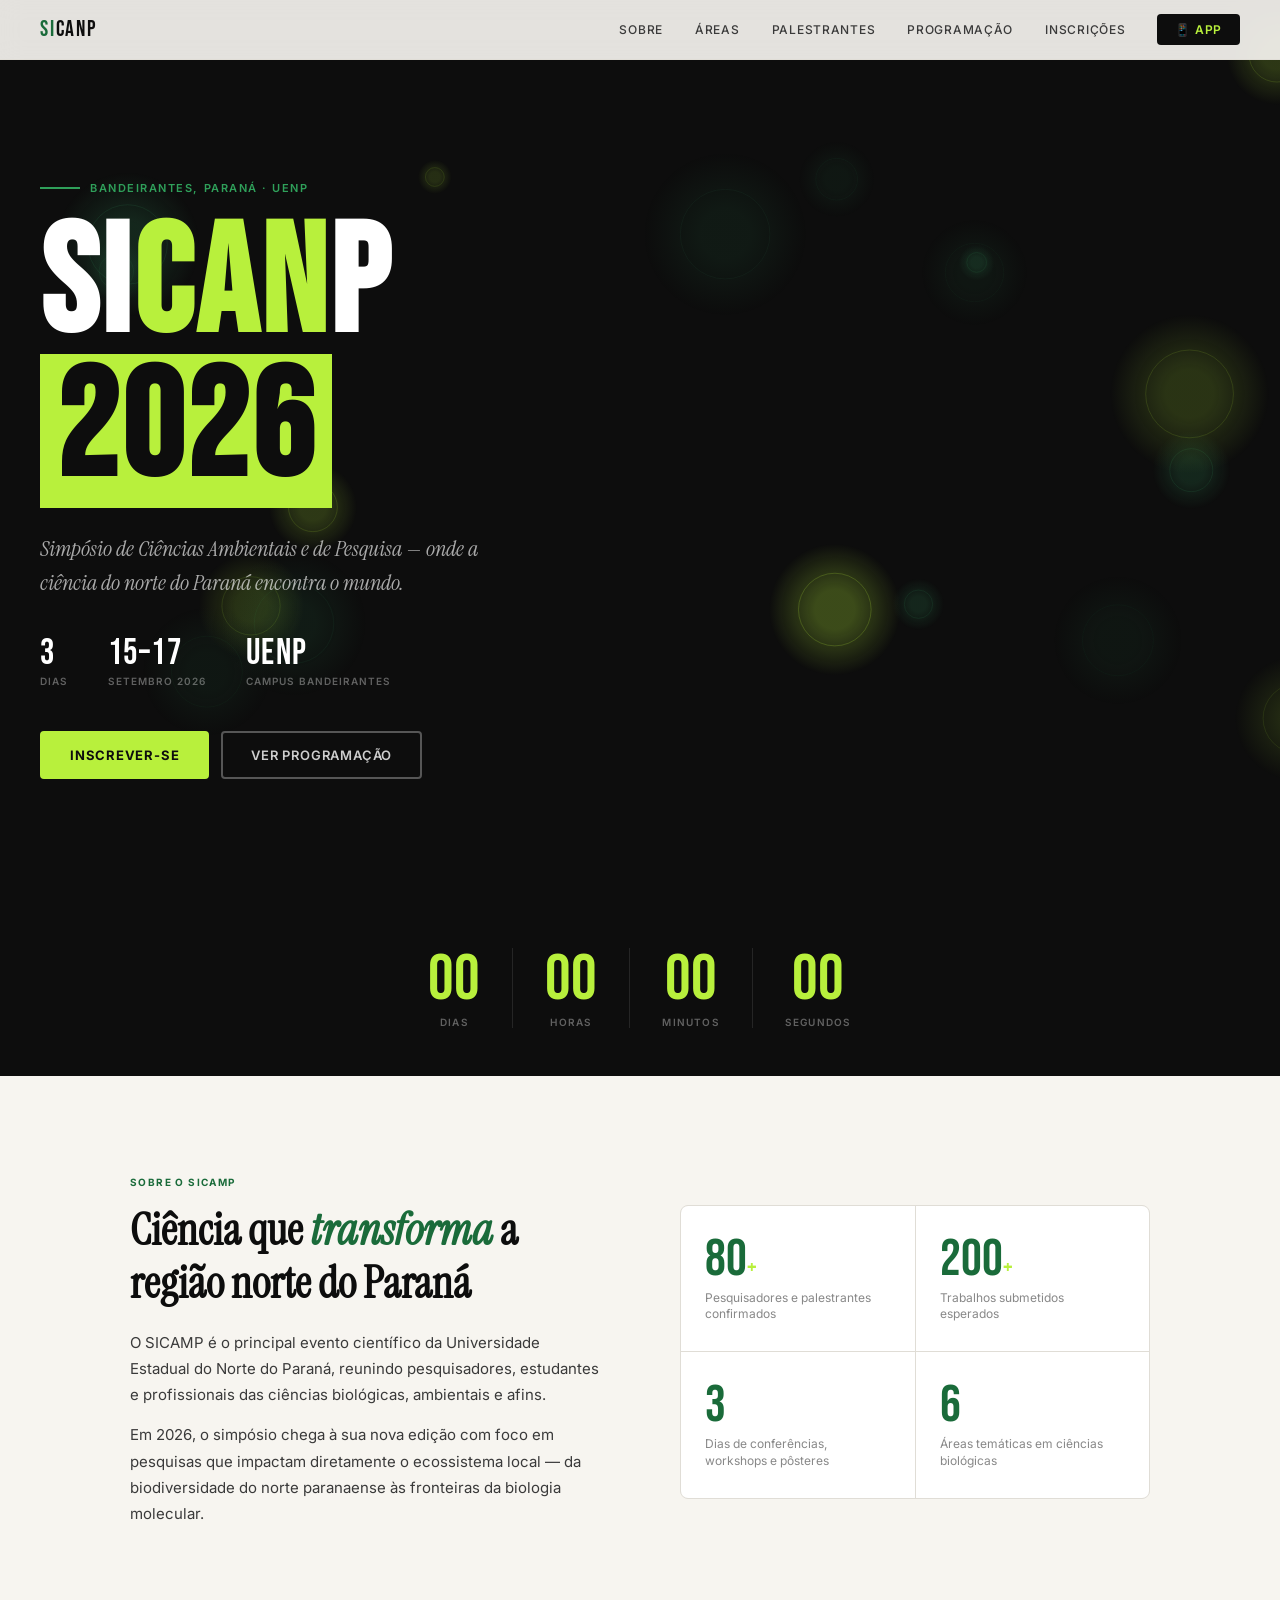
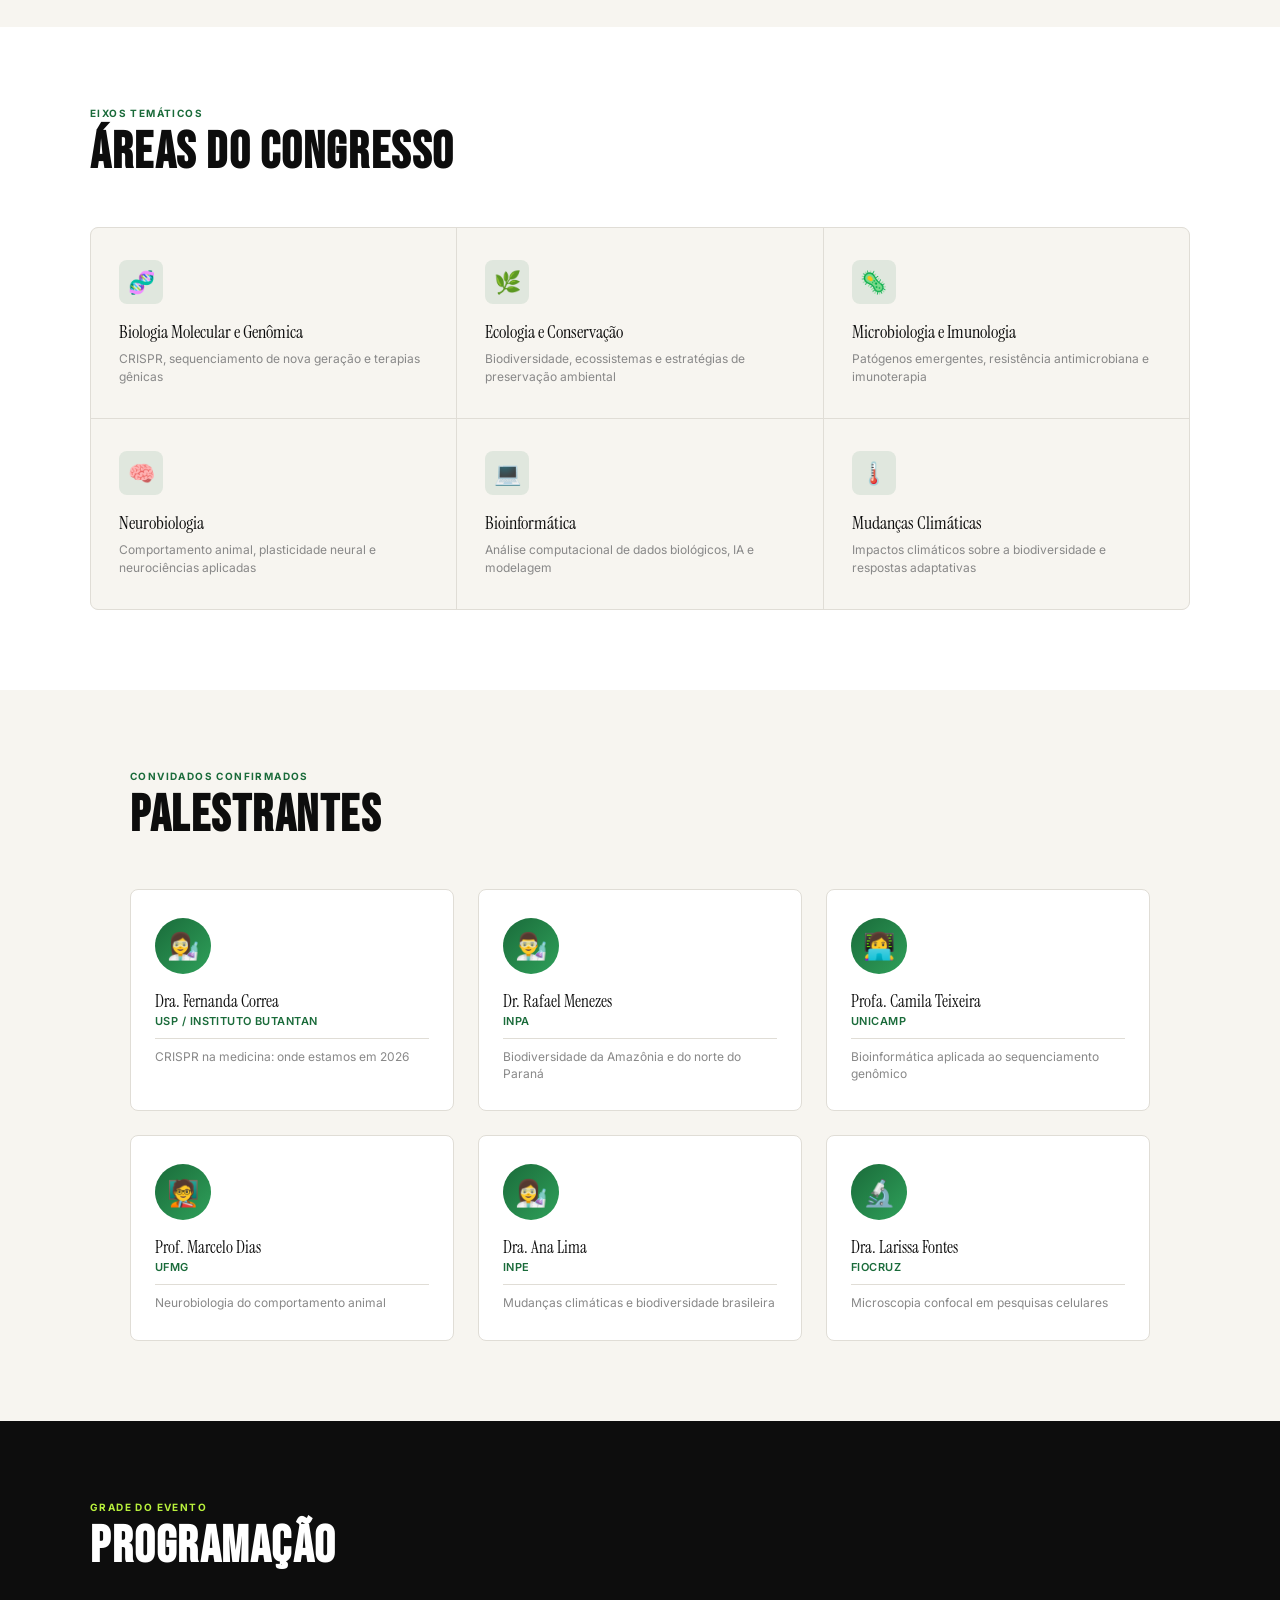
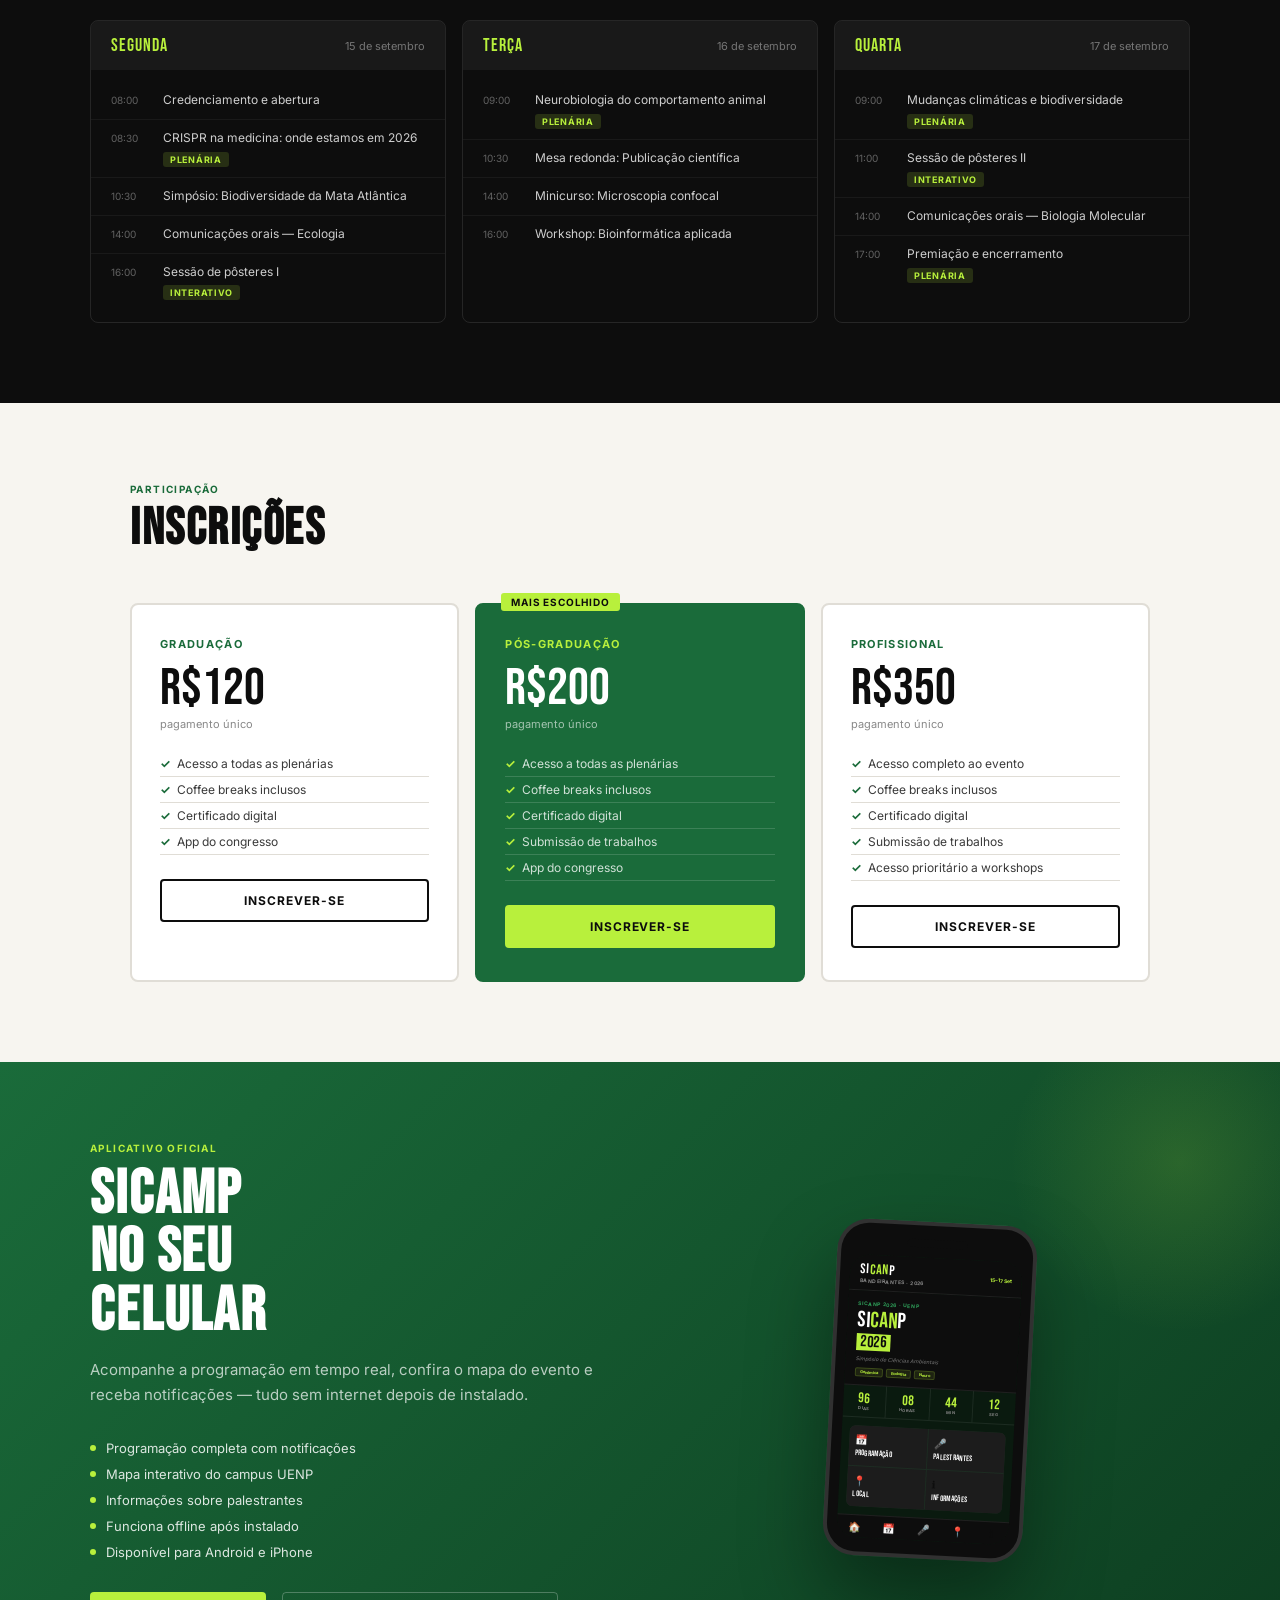
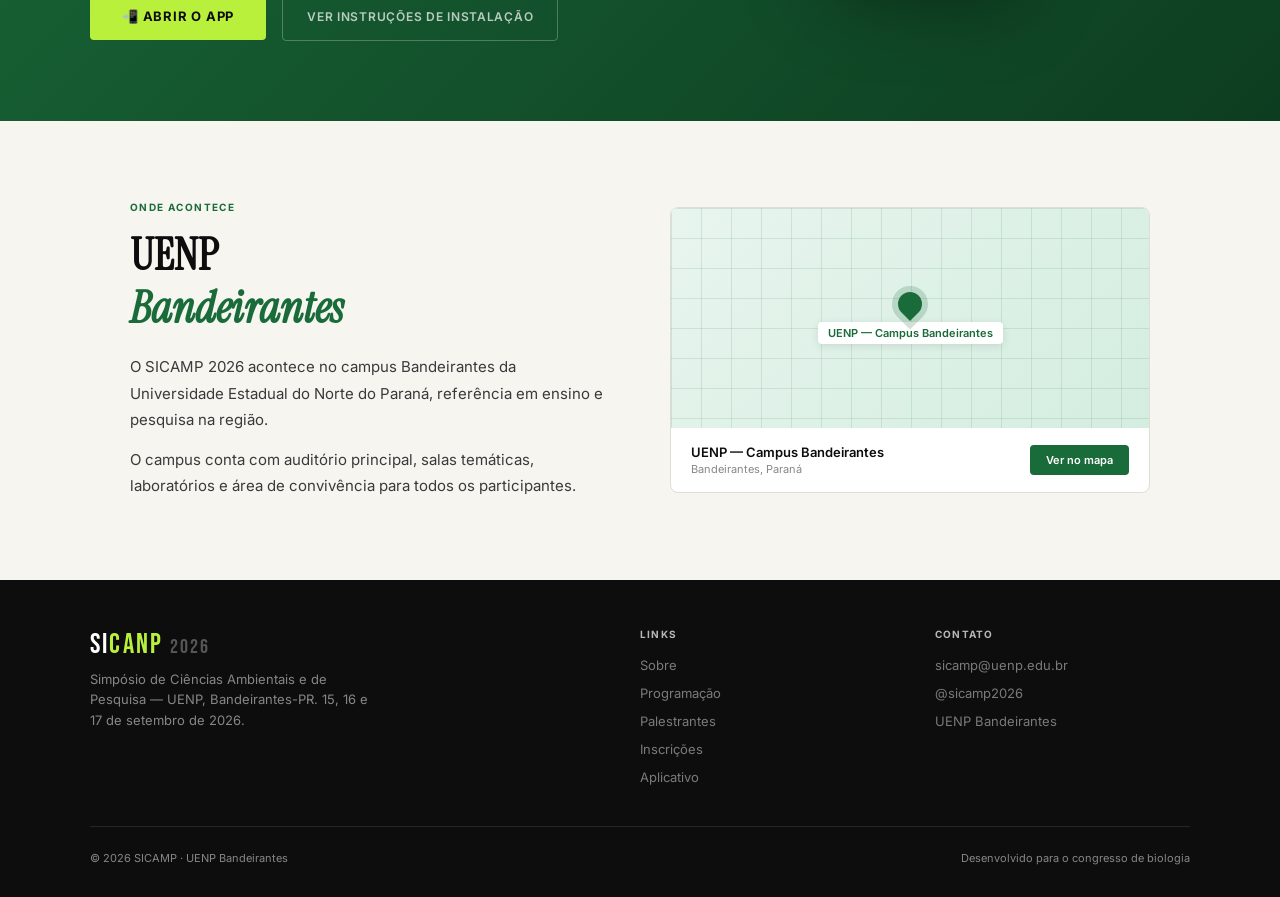
==== commit 047570b4: "Add files via upload" ====
--- a/index.html
+++ b/index.html
@@ -2,1049 +2,532 @@
 <html lang="pt-BR">
 <head>
   <meta charset="UTF-8" />
-  <meta name="viewport" content="width=device-width, initial-scale=1.0, viewport-fit=cover" />
-  <meta name="theme-color" content="#0d0d0d" />
-  <meta name="apple-mobile-web-app-capable" content="yes" />
-  <meta name="apple-mobile-web-app-status-bar-style" content="black-translucent" />
-  <meta name="apple-mobile-web-app-title" content="SICANP" />
-  <meta name="description" content="App oficial do SICANP 2026 — UENP Bandeirantes" />
-  <link rel="manifest" href="manifest.json" />
+  <meta name="viewport" content="width=device-width, initial-scale=1.0" />
+  <title>SICANP 2026 — Simpósio de Ciências Ambientais e Pesquisa</title>
+  <meta name="description" content="SICANP 2026 — 15, 16 e 17 de setembro na UENP, Bandeirantes-PR. O maior encontro científico do norte do Paraná." />
+  <link rel="preconnect" href="https://fonts.googleapis.com" />
   <link href="https://fonts.googleapis.com/css2?family=Bebas+Neue&family=Instrument+Serif:ital@0;1&family=Inter:wght@300;400;500;600&display=swap" rel="stylesheet" />
-  <title>SICANP 2026</title>
-  <style>
-    *, *::before, *::after { box-sizing: border-box; margin: 0; padding: 0; }
-
-    :root {
-      --ink:      #0d0d0d;
-      --ink-mid:  #1c1c1c;
-      --ink-dim:  #555;
-      --bio:      #1a6b3a;
-      --bio-lite: #2fa05a;
-      --acid:     #b8f03c;
-      --white:    #ffffff;
-      --paper:    #f7f5f0;
-      --muted:    #888;
-      --rule:     rgba(255,255,255,0.08);
-      --safe-top: env(safe-area-inset-top, 0px);
-      --safe-bot: env(safe-area-inset-bottom, 0px);
-      --radius:   10px;
-    }
-
-    html, body {
-      height: 100%;
-      background: var(--ink);
-      color: var(--white);
-      font-family: 'Inter', system-ui, sans-serif;
-      -webkit-font-smoothing: antialiased;
-      overscroll-behavior: none;
-    }
-
-    #app {
-      display: flex;
-      flex-direction: column;
-      height: 100dvh;
-      max-width: 430px;
-      margin: 0 auto;
-    }
-
-    /* ── INSTALL BANNER ── */
-    #install-banner {
-      display: none;
-      align-items: center;
-      gap: 10px;
-      background: var(--acid);
-      color: var(--ink);
-      padding: 10px 16px;
-      padding-top: calc(10px + var(--safe-top));
-      font-size: 12px;
-      font-weight: 600;
-    }
-    #install-banner.visible { display: flex; }
-    #install-banner button {
-      margin-left: auto;
-      background: var(--ink);
-      color: var(--acid);
-      border: none;
-      border-radius: 4px;
-      padding: 5px 14px;
-      font-size: 11px;
-      font-weight: 700;
-      letter-spacing: 0.06em;
-      text-transform: uppercase;
-      cursor: pointer;
-      white-space: nowrap;
-      font-family: inherit;
-    }
-    #install-banner .close-banner {
-      background: transparent;
-      color: var(--ink);
-      border: none;
-      padding: 4px 6px;
-      font-size: 16px;
-      font-weight: 700;
-      cursor: pointer;
-    }
-
-    /* ── HEADER ── */
-    header {
-      padding: 0 20px;
-      padding-top: var(--safe-top);
-      height: calc(52px + var(--safe-top));
-      background: var(--ink);
-      border-bottom: 1px solid var(--rule);
-      display: flex;
-      align-items: center;
-      justify-content: space-between;
-      position: sticky; top: 0; z-index: 10;
-      flex-shrink: 0;
-    }
-    .header-logo {
-      display: flex; align-items: center; gap: 10px;
-    }
-    .logo-mark {
-      font-family: 'Bebas Neue', sans-serif;
-      font-size: 20px;
-      letter-spacing: 0.06em;
-      color: var(--white);
-      line-height: 1;
-    }
-    .logo-mark span { color: var(--acid); }
-    .logo-year {
-      font-size: 10px;
-      font-weight: 600;
-      letter-spacing: 0.1em;
-      text-transform: uppercase;
-      color: var(--muted);
-      margin-top: 1px;
-    }
-    .header-right {
-      text-align: right;
-      font-size: 10px;
-      color: var(--muted);
-      line-height: 1.5;
-    }
-    .header-right strong {
-      color: var(--acid);
-      font-weight: 600;
-      display: block;
-      font-size: 11px;
-    }
-
-    /* ── MAIN SCROLL ── */
-    main {
-      flex: 1;
-      overflow-y: auto;
-      -webkit-overflow-scrolling: touch;
-      scroll-behavior: smooth;
-    }
-
-    .screen { display: none; }
-    .screen.active { display: block; }
-
-    /* ── SECTION LABEL ── */
-    .sec-label {
-      font-size: 9px;
-      font-weight: 700;
-      letter-spacing: 0.14em;
-      text-transform: uppercase;
-      color: var(--muted);
-      padding: 20px 20px 8px;
-    }
-
-    /* ── HOME HERO ── */
-    .home-hero {
-      padding: 24px 20px 20px;
-      background: var(--ink);
-      border-bottom: 1px solid var(--rule);
-      position: relative;
-      overflow: hidden;
-    }
-    .home-hero::after {
-      content: '';
-      position: absolute;
-      top: -60px; right: -60px;
-      width: 200px; height: 200px;
-      background: radial-gradient(circle, rgba(184,240,60,0.08) 0%, transparent 65%);
-      pointer-events: none;
-    }
-    .home-hero-eyebrow {
-      font-size: 9px;
-      font-weight: 700;
-      letter-spacing: 0.14em;
-      text-transform: uppercase;
-      color: var(--bio-lite);
-      margin-bottom: 8px;
-      display: flex; align-items: center; gap: 6px;
-    }
-    .home-hero-eyebrow::before {
-      content: '';
-      display: inline-block;
-      width: 20px; height: 1.5px;
-      background: var(--bio-lite);
-    }
-    .home-hero-title {
-      font-family: 'Bebas Neue', sans-serif;
-      font-size: 52px;
-      line-height: 0.88;
-      letter-spacing: 0.02em;
-      color: var(--white);
-      margin-bottom: 4px;
-    }
-    .home-hero-title .acid { color: var(--acid); }
-    .home-hero-title .year-block {
-      display: inline-block;
-      background: var(--acid);
-      color: var(--ink);
-      padding: 0 8px;
-      font-size: 36px;
-      line-height: 1.05;
-    }
-    .home-hero-sub {
-      font-family: 'Instrument Serif', serif;
-      font-style: italic;
-      font-size: 14px;
-      color: rgba(255,255,255,0.5);
-      line-height: 1.5;
-      margin: 12px 0 16px;
-      max-width: 300px;
-    }
-    .home-hero-tags {
-      display: flex; gap: 6px; flex-wrap: wrap;
-    }
-    .hero-tag {
-      background: rgba(184,240,60,0.1);
-      border: 1px solid rgba(184,240,60,0.2);
-      border-radius: 3px;
-      padding: 3px 8px;
-      font-size: 10px;
-      font-weight: 600;
-      letter-spacing: 0.05em;
-      color: var(--acid);
-    }
-
-    /* ── COUNTDOWN ── */
-    .countdown-row {
-      display: flex;
-      padding: 0 20px;
-      gap: 0;
-      border-bottom: 1px solid var(--rule);
-    }
-    .cd-box {
-      flex: 1;
-      padding: 16px 0;
-      text-align: center;
-      border-right: 1px solid var(--rule);
-    }
-    .cd-box:last-child { border-right: none; }
-    .cd-num {
-      font-family: 'Bebas Neue', sans-serif;
-      font-size: 32px;
-      color: var(--acid);
-      line-height: 1;
-      display: block;
-    }
-    .cd-lbl {
-      font-size: 8px;
-      font-weight: 700;
-      letter-spacing: 0.1em;
-      text-transform: uppercase;
-      color: var(--muted);
-      margin-top: 2px;
-      display: block;
-    }
-
-    /* ── QUICK ACCESS ── */
-    .quick-grid {
-      display: grid;
-      grid-template-columns: 1fr 1fr;
-      gap: 1px;
-      background: var(--rule);
-      margin: 0 20px;
-      border: 1px solid var(--rule);
-      border-radius: var(--radius);
-      overflow: hidden;
-    }
-    .quick-card {
-      background: var(--ink-mid);
-      padding: 16px 14px;
-      cursor: pointer;
-      -webkit-tap-highlight-color: transparent;
-      transition: background .15s;
-    }
-    .quick-card:active { background: var(--bio); }
-    .quick-icon { font-size: 20px; margin-bottom: 8px; }
-    .quick-title {
-      font-family: 'Bebas Neue', sans-serif;
-      font-size: 16px;
-      letter-spacing: 0.04em;
-      color: var(--white);
-    }
-    .quick-sub { font-size: 10px; color: var(--muted); margin-top: 1px; }
-
-    /* ── DESTAQUE ── */
-    .destaque {
-      margin: 0 20px;
-      border: 1px solid var(--rule);
-      border-left: 2px solid var(--acid);
-      border-radius: var(--radius);
-      padding: 14px;
-      background: var(--ink-mid);
-    }
-    .destaque-label {
-      font-size: 9px;
-      font-weight: 700;
-      letter-spacing: 0.12em;
-      text-transform: uppercase;
-      color: var(--acid);
-      margin-bottom: 6px;
-    }
-    .destaque-title {
-      font-family: 'Instrument Serif', serif;
-      font-size: 15px;
-      color: var(--white);
-      line-height: 1.3;
-      margin-bottom: 4px;
-    }
-    .destaque-speaker { font-size: 11px; color: var(--muted); }
-    .destaque-meta {
-      display: flex; align-items: center; gap: 8px;
-      margin-top: 10px;
-    }
-    .destaque-meta span {
-      font-size: 10px;
-      font-weight: 600;
-      color: var(--acid);
-    }
-    .destaque-meta .sep { color: var(--rule); }
-
-    /* ── PROGRAMAÇÃO ── */
-    .day-tabs {
-      display: flex; gap: 0;
-      overflow-x: auto;
-      scrollbar-width: none;
-      border-bottom: 1px solid var(--rule);
-    }
-    .day-tabs::-webkit-scrollbar { display: none; }
-    .day-tab {
-      flex-shrink: 0;
-      padding: 12px 18px;
-      background: transparent;
-      border: none;
-      border-bottom: 2px solid transparent;
-      font-family: 'Bebas Neue', sans-serif;
-      font-size: 15px;
-      letter-spacing: 0.06em;
-      color: var(--muted);
-      cursor: pointer;
-      -webkit-tap-highlight-color: transparent;
-      transition: color .15s, border-color .15s;
-    }
-    .day-tab.active {
-      color: var(--acid);
-      border-bottom-color: var(--acid);
-    }
-
-    .sched-list { padding: 0 20px; }
-    .sched-item {
-      display: flex; gap: 14px;
-      padding: 14px 0;
-      border-bottom: 1px solid var(--rule);
-    }
-    .sched-item:last-child { border-bottom: none; }
-    .sched-time {
-      flex-shrink: 0;
-      width: 40px;
-      font-size: 10px;
-      color: var(--muted);
-      padding-top: 2px;
-      line-height: 1.4;
-    }
-    .sched-info { flex: 1; }
-    .sched-name {
-      font-size: 13px;
-      font-weight: 600;
-      color: var(--white);
-      margin-bottom: 3px;
-      line-height: 1.3;
-    }
-    .sched-speaker { font-size: 11px; color: var(--muted); }
-    .sched-tags { display: flex; gap: 5px; margin-top: 6px; flex-wrap: wrap; }
-    .tag-room {
-      font-size: 9px;
-      font-weight: 600;
-      letter-spacing: 0.06em;
-      background: rgba(26,107,58,0.25);
-      color: var(--bio-lite);
-      padding: 2px 7px;
-      border-radius: 3px;
-    }
-    .tag-type {
-      font-size: 9px;
-      font-weight: 700;
-      letter-spacing: 0.08em;
-      text-transform: uppercase;
-      background: rgba(184,240,60,0.12);
-      color: var(--acid);
-      padding: 2px 7px;
-      border-radius: 3px;
-    }
-
-    /* ── PALESTRANTES ── */
-    .speakers-list { padding: 0 20px; }
-    .speaker-item {
-      display: flex; align-items: center; gap: 14px;
-      padding: 14px 0;
-      border-bottom: 1px solid var(--rule);
-    }
-    .speaker-item:last-child { border-bottom: none; }
-    .sp-ava {
-      width: 44px; height: 44px;
-      border-radius: 50%;
-      background: linear-gradient(135deg, var(--bio) 0%, var(--bio-lite) 100%);
-      display: flex; align-items: center; justify-content: center;
-      font-size: 20px;
-      flex-shrink: 0;
-    }
-    .sp-info { flex: 1; }
-    .sp-name {
-      font-family: 'Instrument Serif', serif;
-      font-size: 14px;
-      color: var(--white);
-      margin-bottom: 1px;
-    }
-    .sp-inst {
-      font-size: 10px;
-      font-weight: 700;
-      letter-spacing: 0.06em;
-      text-transform: uppercase;
-      color: var(--bio-lite);
-    }
-    .sp-topic { font-size: 11px; color: var(--muted); margin-top: 3px; line-height: 1.3; }
-
-    /* ── MAPA ── */
-    .map-visual {
-      height: 160px;
-      background: #111;
-      position: relative;
-      overflow: hidden;
-      display: flex; align-items: center; justify-content: center;
-      border-bottom: 1px solid var(--rule);
-    }
-    .map-grid-lines {
-      position: absolute; inset: 0;
-      background-image:
-        linear-gradient(rgba(184,240,60,0.07) 1px, transparent 1px),
-        linear-gradient(90deg, rgba(184,240,60,0.07) 1px, transparent 1px);
-      background-size: 28px 28px;
-    }
-    .map-pin-wrap {
-      position: relative; z-index: 1;
-      display: flex; flex-direction: column; align-items: center; gap: 6px;
-    }
-    .map-dot {
-      width: 18px; height: 18px;
-      background: var(--acid);
-      border-radius: 50% 50% 50% 0;
-      transform: rotate(-45deg);
-      box-shadow: 0 0 0 5px rgba(184,240,60,0.2);
-    }
-    .map-lbl {
-      background: rgba(13,13,13,0.9);
-      border: 1px solid rgba(184,240,60,0.2);
-      padding: 3px 10px;
-      border-radius: 4px;
-      font-size: 10px;
-      font-weight: 700;
-      letter-spacing: 0.06em;
-      color: var(--acid);
-      white-space: nowrap;
-    }
-    .map-info-bar {
-      display: flex; justify-content: space-between; align-items: center;
-      padding: 14px 20px;
-      border-bottom: 1px solid var(--rule);
-    }
-    .map-addr { font-size: 12px; font-weight: 600; color: var(--white); }
-    .map-city { font-size: 10px; color: var(--muted); margin-top: 2px; }
-    .map-btn {
-      background: var(--acid);
-      color: var(--ink);
-      border: none;
-      border-radius: 4px;
-      padding: 8px 14px;
-      font-size: 11px;
-      font-weight: 700;
-      letter-spacing: 0.06em;
-      text-transform: uppercase;
-      cursor: pointer;
-      font-family: inherit;
-    }
-
-    .rooms-list { padding: 0 20px; }
-    .room-row {
-      display: flex; align-items: center; gap: 12px;
-      padding: 12px 0;
-      border-bottom: 1px solid var(--rule);
-    }
-    .room-row:last-child { border-bottom: none; }
-    .room-icon {
-      width: 36px; height: 36px;
-      background: rgba(26,107,58,0.2);
-      border-radius: var(--radius);
-      display: flex; align-items: center; justify-content: center;
-      font-size: 16px;
-      flex-shrink: 0;
-    }
-    .room-name { font-size: 13px; font-weight: 600; color: var(--white); }
-    .room-cap { font-size: 10px; color: var(--muted); margin-top: 2px; }
-
-    /* ── INFO ── */
-    .info-list-cards { padding: 0 20px; }
-    .info-card {
-      background: var(--ink-mid);
-      border: 1px solid var(--rule);
-      border-radius: var(--radius);
-      padding: 14px;
-      margin-bottom: 10px;
-    }
-    .info-card-head {
-      display: flex; align-items: center; gap: 8px;
-      font-family: 'Bebas Neue', sans-serif;
-      font-size: 16px;
-      letter-spacing: 0.04em;
-      color: var(--white);
-      margin-bottom: 8px;
-    }
-    .info-card p { font-size: 12px; color: var(--muted); line-height: 1.6; }
-    .info-card a { color: var(--acid); text-decoration: none; }
-    .info-items { list-style: none; }
-    .info-items li {
-      font-size: 12px; color: var(--muted);
-      padding: 4px 0;
-      display: flex; align-items: flex-start; gap: 6px;
-    }
-    .info-items li::before { content: '→'; color: var(--acid); flex-shrink: 0; font-weight: 700; }
-
-    /* ── BOTTOM NAV ── */
-    nav {
-      display: flex;
-      background: var(--ink);
-      border-top: 1px solid var(--rule);
-      padding-bottom: var(--safe-bot);
-      flex-shrink: 0;
-    }
-    .nav-btn {
-      flex: 1;
-      display: flex; flex-direction: column; align-items: center;
-      padding: 10px 4px 8px;
-      background: transparent;
-      border: none;
-      cursor: pointer;
-      -webkit-tap-highlight-color: transparent;
-    }
-    .nav-icon { font-size: 18px; line-height: 1; }
-    .nav-label {
-      font-size: 8px;
-      font-weight: 700;
-      letter-spacing: 0.08em;
-      text-transform: uppercase;
-      margin-top: 3px;
-      color: var(--muted);
-      font-family: inherit;
-    }
-    .nav-btn.active .nav-label { color: var(--acid); }
-
-    /* ── INSTALL MODAL ── */
-    #install-modal {
-      display: none;
-      position: fixed; inset: 0; z-index: 100;
-      background: rgba(0,0,0,0.8);
-      align-items: flex-end;
-      justify-content: center;
-    }
-    #install-modal.open { display: flex; }
-    .modal-sheet {
-      background: #1c1c1c;
-      border-radius: 16px 16px 0 0;
-      padding: 20px 20px calc(28px + var(--safe-bot));
-      width: 100%;
-      max-width: 430px;
-      border-top: 1px solid var(--rule);
-    }
-    .modal-handle {
-      width: 32px; height: 3px;
-      background: rgba(255,255,255,0.15);
-      border-radius: 2px;
-      margin: 0 auto 16px;
-    }
-    .modal-sheet h3 {
-      font-family: 'Bebas Neue', sans-serif;
-      font-size: 22px;
-      letter-spacing: 0.04em;
-      color: var(--white);
-      margin-bottom: 6px;
-    }
-    .modal-sheet p { font-size: 12px; color: var(--muted); margin-bottom: 16px; line-height: 1.6; }
-    .install-steps { list-style: none; margin-bottom: 20px; }
-    .install-steps li {
-      display: flex; align-items: flex-start; gap: 10px;
-      padding: 6px 0;
-      font-size: 12px; color: rgba(255,255,255,0.7);
-    }
-    .step-num {
-      flex-shrink: 0;
-      width: 18px; height: 18px;
-      background: var(--bio);
-      border-radius: 50%;
-      display: flex; align-items: center; justify-content: center;
-      font-size: 9px; font-weight: 700; color: white;
-    }
-    .modal-btns { display: flex; gap: 10px; }
-    .btn-primary {
-      flex: 1;
-      background: var(--acid);
-      border: none; border-radius: var(--radius);
-      padding: 13px;
-      font-family: 'Bebas Neue', sans-serif;
-      font-size: 18px;
-      letter-spacing: 0.06em;
-      color: var(--ink);
-      cursor: pointer;
-    }
-    .btn-secondary {
-      background: transparent;
-      border: 1px solid var(--rule);
-      border-radius: var(--radius);
-      padding: 13px 16px;
-      font-size: 12px;
-      color: var(--muted);
-      cursor: pointer;
-      font-family: inherit;
-    }
-
-    @media (prefers-reduced-motion: reduce) { * { transition: none !important; } }
-  </style>
+  <link rel="stylesheet" href="style-site.css">
+
 </head>
 <body>
-<div id="app">
-
-  <div id="install-banner">
-    <span>📲 Instale o SICANP no seu celular</span>
-    <button id="banner-install-btn">Instalar</button>
-    <button class="close-banner" id="banner-close">×</button>
-  </div>
-
-  <header>
-    <div class="header-logo">
+
+<!-- NAV -->
+<nav id="main-nav">
+  <a class="nav-logo" href="#"><span>SI</span>CANP</a>
+  <div class="nav-links" id="nav-links">
+    <a href="#sobre">Sobre</a>
+    <a href="#areas">Áreas</a>
+    <a href="#palestrantes">Palestrantes</a>
+    <a href="#programacao">Programação</a>
+    <a href="#inscricoes">Inscrições</a>
+    <a href="index.html" class="nav-cta">📱 App</a>
+  </div>
+  <button class="nav-hamburger" id="hamburger" aria-label="Menu">
+    <span></span><span></span><span></span>
+  </button>
+</nav>
+
+<!-- HERO -->
+<section class="hero">
+  <canvas class="cell-canvas" id="cell-canvas"></canvas>
+  <div class="hero-content">
+    <div class="hero-eyebrow">
+      <div class="eyebrow-line"></div>
+      <span class="eyebrow-text">Bandeirantes, Paraná · UENP</span>
+    </div>
+    <h1 class="hero-title">
+      SI<span class="accent">CAN</span>P<br>
+      <span class="year">2026</span>
+    </h1>
+    <p class="hero-subtitle">Simpósio de Ciências Ambientais e de Pesquisa — onde a ciência do norte do Paraná encontra o mundo.</p>
+    <div class="hero-meta">
+      <div class="meta-item">
+        <span class="meta-val">3</span>
+        <span class="meta-label">dias</span>
+      </div>
+      <div class="meta-item">
+        <span class="meta-val">15–17</span>
+        <span class="meta-label">Setembro 2026</span>
+      </div>
+      <div class="meta-item">
+        <span class="meta-val">UENP</span>
+        <span class="meta-label">Campus Bandeirantes</span>
+      </div>
+    </div>
+    <div class="hero-actions">
+      <a href="#inscricoes" class="btn-hero-primary">Inscrever-se</a>
+      <a href="#programacao" class="btn-hero-secondary">Ver programação</a>
+    </div>
+  </div>
+</section>
+
+<!-- COUNTDOWN -->
+<div class="countdown-section">
+  <div class="cd-item"><span class="cd-num" id="cd-d">97</span><span class="cd-label">Dias</span></div>
+  <div class="cd-item"><span class="cd-num" id="cd-h">14</span><span class="cd-label">Horas</span></div>
+  <div class="cd-item"><span class="cd-num" id="cd-m">32</span><span class="cd-label">Minutos</span></div>
+  <div class="cd-item"><span class="cd-num" id="cd-s">08</span><span class="cd-label">Segundos</span></div>
+</div>
+
+<!-- SOBRE -->
+<section class="sobre-section" id="sobre">
+  <div>
+    <p class="sobre-label">Sobre o SICAMP</p>
+    <h2 class="sobre-title">Ciência que <em>transforma</em> a região norte do Paraná</h2>
+    <div class="sobre-body">
+      <p>O SICAMP é o principal evento científico da Universidade Estadual do Norte do Paraná, reunindo pesquisadores, estudantes e profissionais das ciências biológicas, ambientais e afins.</p>
+      <p>Em 2026, o simpósio chega à sua nova edição com foco em pesquisas que impactam diretamente o ecossistema local — da biodiversidade do norte paranaense às fronteiras da biologia molecular.</p>
+    </div>
+  </div>
+  <div class="sobre-stats">
+    <div class="stat-box">
+      <span class="stat-num">80<span class="stat-unit">+</span></span>
+      <p class="stat-desc">Pesquisadores e palestrantes confirmados</p>
+    </div>
+    <div class="stat-box">
+      <span class="stat-num">200<span class="stat-unit">+</span></span>
+      <p class="stat-desc">Trabalhos submetidos esperados</p>
+    </div>
+    <div class="stat-box">
+      <span class="stat-num">3</span>
+      <p class="stat-desc">Dias de conferências, workshops e pôsteres</p>
+    </div>
+    <div class="stat-box">
+      <span class="stat-num">6</span>
+      <p class="stat-desc">Áreas temáticas em ciências biológicas</p>
+    </div>
+  </div>
+</section>
+
+<!-- ÁREAS -->
+<section class="areas-section" id="areas">
+  <div class="section-header">
+    <div>
+      <p class="section-label">Eixos temáticos</p>
+      <h2 class="section-title">Áreas do congresso</h2>
+    </div>
+  </div>
+  <div class="areas-grid">
+    <div class="area-card">
+      <div class="area-icon-wrap">🧬</div>
+      <p class="area-name">Biologia Molecular e Genômica</p>
+      <p class="area-desc">CRISPR, sequenciamento de nova geração e terapias gênicas</p>
+    </div>
+    <div class="area-card">
+      <div class="area-icon-wrap">🌿</div>
+      <p class="area-name">Ecologia e Conservação</p>
+      <p class="area-desc">Biodiversidade, ecossistemas e estratégias de preservação ambiental</p>
+    </div>
+    <div class="area-card">
+      <div class="area-icon-wrap">🦠</div>
+      <p class="area-name">Microbiologia e Imunologia</p>
+      <p class="area-desc">Patógenos emergentes, resistência antimicrobiana e imunoterapia</p>
+    </div>
+    <div class="area-card">
+      <div class="area-icon-wrap">🧠</div>
+      <p class="area-name">Neurobiologia</p>
+      <p class="area-desc">Comportamento animal, plasticidade neural e neurociências aplicadas</p>
+    </div>
+    <div class="area-card">
+      <div class="area-icon-wrap">💻</div>
+      <p class="area-name">Bioinformática</p>
+      <p class="area-desc">Análise computacional de dados biológicos, IA e modelagem</p>
+    </div>
+    <div class="area-card">
+      <div class="area-icon-wrap">🌡️</div>
+      <p class="area-name">Mudanças Climáticas</p>
+      <p class="area-desc">Impactos climáticos sobre a biodiversidade e respostas adaptativas</p>
+    </div>
+  </div>
+</section>
+
+<!-- PALESTRANTES -->
+<section id="palestrantes">
+  <div class="speakers-section">
+    <div class="section-header" style="margin-bottom:0">
       <div>
-        <div class="logo-mark">SI<span>CAN</span>P</div>
-        <div class="logo-year">Bandeirantes · 2026</div>
-      </div>
-    </div>
-    <div class="header-right">
-      <strong>15–17 Set</strong>
-      UENP · PR
-    </div>
-  </header>
-
-  <main>
-
-    <!-- HOME -->
-    <section class="screen active" id="screen-home">
-      <div class="home-hero">
-        <p class="home-hero-eyebrow">SICANP 2026 · UENP</p>
-        <h2 class="home-hero-title">
-          SI<span class="acid">CAN</span>P<br>
-          <span class="year-block">2026</span>
-        </h2>
-        <p class="home-hero-sub">Simpósio de Ciências Ambientais e de Pesquisa — UENP Bandeirantes, setembro de 2026.</p>
-        <div class="home-hero-tags">
-          <span class="hero-tag">Genômica</span>
-          <span class="hero-tag">Ecologia</span>
-          <span class="hero-tag">Neurobiologia</span>
-          <span class="hero-tag">Bioinformática</span>
-        </div>
-      </div>
-
-      <div class="countdown-row">
-        <div class="cd-box"><span class="cd-num" id="cd-d">97</span><span class="cd-lbl">Dias</span></div>
-        <div class="cd-box"><span class="cd-num" id="cd-h">14</span><span class="cd-lbl">Horas</span></div>
-        <div class="cd-box"><span class="cd-num" id="cd-m">32</span><span class="cd-lbl">Min</span></div>
-        <div class="cd-box"><span class="cd-num" id="cd-s">08</span><span class="cd-lbl">Seg</span></div>
-      </div>
-
-      <p class="sec-label">Acesso rápido</p>
-      <div class="quick-grid">
-        <div class="quick-card" onclick="goTo('programacao')">
-          <div class="quick-icon">📅</div>
-          <div class="quick-title">Programação</div>
-          <div class="quick-sub">Grade completa</div>
-        </div>
-        <div class="quick-card" onclick="goTo('palestrantes')">
-          <div class="quick-icon">🎤</div>
-          <div class="quick-title">Palestrantes</div>
-          <div class="quick-sub">Conheça os nomes</div>
-        </div>
-        <div class="quick-card" onclick="goTo('mapa')">
-          <div class="quick-icon">📍</div>
-          <div class="quick-title">Local</div>
-          <div class="quick-sub">Mapa e salas</div>
-        </div>
-        <div class="quick-card" onclick="goTo('info')">
-          <div class="quick-icon">ℹ️</div>
-          <div class="quick-title">Informações</div>
-          <div class="quick-sub">Inscrição e mais</div>
-        </div>
-      </div>
-
-      <p class="sec-label">Destaque da abertura</p>
-      <div class="destaque">
-        <p class="destaque-label">Conferência plenária</p>
-        <p class="destaque-title">CRISPR na medicina: onde estamos em 2026</p>
-        <p class="destaque-speaker">Dra. Fernanda Correa — USP / Instituto Butantan</p>
-        <div class="destaque-meta">
-          <span>🕗 08:30</span>
-          <span class="sep">·</span>
-          <span>Auditório Principal</span>
-          <span class="sep">·</span>
-          <span>15 Set</span>
-        </div>
-      </div>
-      <div style="height:20px"></div>
-    </section>
-
-    <!-- PROGRAMAÇÃO -->
-    <section class="screen" id="screen-programacao">
-      <div class="day-tabs">
-        <button class="day-tab active" onclick="setDay(this,'dia1')">Seg 15</button>
-        <button class="day-tab" onclick="setDay(this,'dia2')">Ter 16</button>
-        <button class="day-tab" onclick="setDay(this,'dia3')">Qua 17</button>
-      </div>
-
-      <div class="sched-list" id="dia1">
-        <div class="sched-item">
-          <div class="sched-time">08:00</div>
-          <div class="sched-info">
-            <p class="sched-name">Credenciamento e abertura</p>
-            <div class="sched-tags"><span class="tag-room">Hall de entrada</span></div>
-          </div>
-        </div>
-        <div class="sched-item">
-          <div class="sched-time">08:30</div>
-          <div class="sched-info">
-            <p class="sched-name">CRISPR na medicina: onde estamos em 2026</p>
-            <p class="sched-speaker">Dra. Fernanda Correa — USP</p>
-            <div class="sched-tags"><span class="tag-room">Aud. Principal</span><span class="tag-type">Plenária</span></div>
-          </div>
-        </div>
-        <div class="sched-item">
-          <div class="sched-time">10:00</div>
-          <div class="sched-info">
-            <p class="sched-name">Coffee Break</p>
-            <div class="sched-tags"><span class="tag-room">Foyer</span></div>
-          </div>
-        </div>
-        <div class="sched-item">
-          <div class="sched-time">10:30</div>
-          <div class="sched-info">
-            <p class="sched-name">Simpósio: Biodiversidade da Mata Atlântica</p>
-            <p class="sched-speaker">Dr. Rafael Menezes — INPA</p>
-            <div class="sched-tags"><span class="tag-room">Sala A</span></div>
-          </div>
-        </div>
-        <div class="sched-item">
-          <div class="sched-time">14:00</div>
-          <div class="sched-info">
-            <p class="sched-name">Comunicações orais — Ecologia</p>
-            <div class="sched-tags"><span class="tag-room">Sala B</span></div>
-          </div>
-        </div>
-        <div class="sched-item">
-          <div class="sched-time">16:00</div>
-          <div class="sched-info">
-            <p class="sched-name">Sessão de pôsteres I</p>
-            <div class="sched-tags"><span class="tag-room">Aud. Principal</span><span class="tag-type">Interativo</span></div>
-          </div>
-        </div>
-      </div>
-
-      <div class="sched-list" id="dia2" style="display:none">
-        <div class="sched-item">
-          <div class="sched-time">09:00</div>
-          <div class="sched-info">
-            <p class="sched-name">Neurobiologia do comportamento animal</p>
-            <p class="sched-speaker">Prof. Marcelo Dias — UFMG</p>
-            <div class="sched-tags"><span class="tag-room">Aud. Principal</span><span class="tag-type">Plenária</span></div>
-          </div>
-        </div>
-        <div class="sched-item">
-          <div class="sched-time">10:30</div>
-          <div class="sched-info">
-            <p class="sched-name">Mesa redonda: Publicação científica</p>
-            <div class="sched-tags"><span class="tag-room">Sala A</span></div>
-          </div>
-        </div>
-        <div class="sched-item">
-          <div class="sched-time">14:00</div>
-          <div class="sched-info">
-            <p class="sched-name">Minicurso: Microscopia confocal</p>
-            <p class="sched-speaker">Dra. Larissa Fontes — FIOCRUZ</p>
-            <div class="sched-tags"><span class="tag-room">Lab. Microscopia</span></div>
-          </div>
-        </div>
-        <div class="sched-item">
-          <div class="sched-time">16:00</div>
-          <div class="sched-info">
-            <p class="sched-name">Workshop: Bioinformática aplicada</p>
-            <p class="sched-speaker">Profa. Camila Teixeira — UNICAMP</p>
-            <div class="sched-tags"><span class="tag-room">Lab. Computação</span></div>
-          </div>
-        </div>
-      </div>
-
-      <div class="sched-list" id="dia3" style="display:none">
-        <div class="sched-item">
-          <div class="sched-time">09:00</div>
-          <div class="sched-info">
-            <p class="sched-name">Mudanças climáticas e biodiversidade</p>
-            <p class="sched-speaker">Dra. Ana Lima — INPE</p>
-            <div class="sched-tags"><span class="tag-room">Aud. Principal</span><span class="tag-type">Plenária</span></div>
-          </div>
-        </div>
-        <div class="sched-item">
-          <div class="sched-time">11:00</div>
-          <div class="sched-info">
-            <p class="sched-name">Sessão de pôsteres II</p>
-            <div class="sched-tags"><span class="tag-room">Aud. Principal</span><span class="tag-type">Interativo</span></div>
-          </div>
-        </div>
-        <div class="sched-item">
-          <div class="sched-time">14:00</div>
-          <div class="sched-info">
-            <p class="sched-name">Comunicações orais — Biologia Molecular</p>
-            <div class="sched-tags"><span class="tag-room">Sala B</span></div>
-          </div>
-        </div>
-        <div class="sched-item">
-          <div class="sched-time">17:00</div>
-          <div class="sched-info">
-            <p class="sched-name">Premiação e encerramento</p>
-            <div class="sched-tags"><span class="tag-room">Aud. Principal</span><span class="tag-type">Plenária</span></div>
-          </div>
-        </div>
-      </div>
-    </section>
-
-    <!-- PALESTRANTES -->
-    <section class="screen" id="screen-palestrantes">
-      <p class="sec-label">Confirmados</p>
-      <div class="speakers-list">
-        <div class="speaker-item">
-          <div class="sp-ava">👩‍🔬</div>
-          <div class="sp-info">
-            <p class="sp-name">Dra. Fernanda Correa</p>
-            <p class="sp-inst">USP / Butantan</p>
-            <p class="sp-topic">CRISPR e terapia gênica</p>
-          </div>
-        </div>
-        <div class="speaker-item">
-          <div class="sp-ava">👨‍🔬</div>
-          <div class="sp-info">
-            <p class="sp-name">Dr. Rafael Menezes</p>
-            <p class="sp-inst">INPA</p>
-            <p class="sp-topic">Biodiversidade Amazônica</p>
-          </div>
-        </div>
-        <div class="speaker-item">
-          <div class="sp-ava">👩‍💻</div>
-          <div class="sp-info">
-            <p class="sp-name">Profa. Camila Teixeira</p>
-            <p class="sp-inst">UNICAMP</p>
-            <p class="sp-topic">Bioinformática e genômica</p>
-          </div>
-        </div>
-        <div class="speaker-item">
-          <div class="sp-ava">🧑‍🏫</div>
-          <div class="sp-info">
-            <p class="sp-name">Prof. Marcelo Dias</p>
-            <p class="sp-inst">UFMG</p>
-            <p class="sp-topic">Neurobiologia animal</p>
-          </div>
-        </div>
-        <div class="speaker-item">
-          <div class="sp-ava">👩‍🔬</div>
-          <div class="sp-info">
-            <p class="sp-name">Dra. Ana Lima</p>
-            <p class="sp-inst">INPE</p>
-            <p class="sp-topic">Clima e biodiversidade</p>
-          </div>
-        </div>
-        <div class="speaker-item">
-          <div class="sp-ava">🔬</div>
-          <div class="sp-info">
-            <p class="sp-name">Dra. Larissa Fontes</p>
-            <p class="sp-inst">FIOCRUZ</p>
-            <p class="sp-topic">Microscopia avançada</p>
-          </div>
-        </div>
-      </div>
-    </section>
-
-    <!-- MAPA -->
-    <section class="screen" id="screen-mapa">
-      <div class="map-visual">
-        <div class="map-grid-lines"></div>
-        <div class="map-pin-wrap">
-          <div class="map-dot"></div>
-          <div class="map-lbl">UENP — Campus Bandeirantes</div>
-        </div>
-      </div>
-      <div class="map-info-bar">
+        <p class="section-label">Convidados confirmados</p>
+        <h2 class="section-title">Palestrantes</h2>
+      </div>
+    </div>
+    <div class="speakers-grid">
+      <div class="speaker-card">
+        <div class="sp-avatar">👩‍🔬</div>
+        <p class="sp-name">Dra. Fernanda Correa</p>
+        <p class="sp-inst">USP / Instituto Butantan</p>
+        <p class="sp-topic">CRISPR na medicina: onde estamos em 2026</p>
+      </div>
+      <div class="speaker-card">
+        <div class="sp-avatar">👨‍🔬</div>
+        <p class="sp-name">Dr. Rafael Menezes</p>
+        <p class="sp-inst">INPA</p>
+        <p class="sp-topic">Biodiversidade da Amazônia e do norte do Paraná</p>
+      </div>
+      <div class="speaker-card">
+        <div class="sp-avatar">👩‍💻</div>
+        <p class="sp-name">Profa. Camila Teixeira</p>
+        <p class="sp-inst">UNICAMP</p>
+        <p class="sp-topic">Bioinformática aplicada ao sequenciamento genômico</p>
+      </div>
+      <div class="speaker-card">
+        <div class="sp-avatar">🧑‍🏫</div>
+        <p class="sp-name">Prof. Marcelo Dias</p>
+        <p class="sp-inst">UFMG</p>
+        <p class="sp-topic">Neurobiologia do comportamento animal</p>
+      </div>
+      <div class="speaker-card">
+        <div class="sp-avatar">👩‍🔬</div>
+        <p class="sp-name">Dra. Ana Lima</p>
+        <p class="sp-inst">INPE</p>
+        <p class="sp-topic">Mudanças climáticas e biodiversidade brasileira</p>
+      </div>
+      <div class="speaker-card">
+        <div class="sp-avatar">🔬</div>
+        <p class="sp-name">Dra. Larissa Fontes</p>
+        <p class="sp-inst">FIOCRUZ</p>
+        <p class="sp-topic">Microscopia confocal em pesquisas celulares</p>
+      </div>
+    </div>
+  </div>
+</section>
+
+<!-- PROGRAMAÇÃO -->
+<section class="prog-section" id="programacao">
+  <div class="prog-inner">
+    <p class="section-label">Grade do evento</p>
+    <h2 class="section-title">Programação</h2>
+    <div class="prog-days">
+      <div class="prog-day">
+        <div class="prog-day-header">
+          <span class="prog-day-name">Segunda</span>
+          <span class="prog-day-date">15 de setembro</span>
+        </div>
+        <div class="prog-items">
+          <div class="prog-item">
+            <span class="prog-time">08:00</span>
+            <div><p class="prog-name">Credenciamento e abertura</p></div>
+          </div>
+          <div class="prog-item">
+            <span class="prog-time">08:30</span>
+            <div>
+              <p class="prog-name">CRISPR na medicina: onde estamos em 2026</p>
+              <span class="prog-tag">Plenária</span>
+            </div>
+          </div>
+          <div class="prog-item">
+            <span class="prog-time">10:30</span>
+            <div><p class="prog-name">Simpósio: Biodiversidade da Mata Atlântica</p></div>
+          </div>
+          <div class="prog-item">
+            <span class="prog-time">14:00</span>
+            <div><p class="prog-name">Comunicações orais — Ecologia</p></div>
+          </div>
+          <div class="prog-item">
+            <span class="prog-time">16:00</span>
+            <div><p class="prog-name">Sessão de pôsteres I</p><span class="prog-tag">Interativo</span></div>
+          </div>
+        </div>
+      </div>
+      <div class="prog-day">
+        <div class="prog-day-header">
+          <span class="prog-day-name">Terça</span>
+          <span class="prog-day-date">16 de setembro</span>
+        </div>
+        <div class="prog-items">
+          <div class="prog-item">
+            <span class="prog-time">09:00</span>
+            <div><p class="prog-name">Neurobiologia do comportamento animal</p><span class="prog-tag">Plenária</span></div>
+          </div>
+          <div class="prog-item">
+            <span class="prog-time">10:30</span>
+            <div><p class="prog-name">Mesa redonda: Publicação científica</p></div>
+          </div>
+          <div class="prog-item">
+            <span class="prog-time">14:00</span>
+            <div><p class="prog-name">Minicurso: Microscopia confocal</p></div>
+          </div>
+          <div class="prog-item">
+            <span class="prog-time">16:00</span>
+            <div><p class="prog-name">Workshop: Bioinformática aplicada</p></div>
+          </div>
+        </div>
+      </div>
+      <div class="prog-day">
+        <div class="prog-day-header">
+          <span class="prog-day-name">Quarta</span>
+          <span class="prog-day-date">17 de setembro</span>
+        </div>
+        <div class="prog-items">
+          <div class="prog-item">
+            <span class="prog-time">09:00</span>
+            <div><p class="prog-name">Mudanças climáticas e biodiversidade</p><span class="prog-tag">Plenária</span></div>
+          </div>
+          <div class="prog-item">
+            <span class="prog-time">11:00</span>
+            <div><p class="prog-name">Sessão de pôsteres II</p><span class="prog-tag">Interativo</span></div>
+          </div>
+          <div class="prog-item">
+            <span class="prog-time">14:00</span>
+            <div><p class="prog-name">Comunicações orais — Biologia Molecular</p></div>
+          </div>
+          <div class="prog-item">
+            <span class="prog-time">17:00</span>
+            <div><p class="prog-name">Premiação e encerramento</p><span class="prog-tag">Plenária</span></div>
+          </div>
+        </div>
+      </div>
+    </div>
+  </div>
+</section>
+
+<!-- INSCRIÇÕES -->
+<section class="insc-section" id="inscricoes">
+  <p class="section-label">Participação</p>
+  <h2 class="section-title">Inscrições</h2>
+  <div class="insc-grid">
+    <div class="insc-card">
+      <p class="insc-type">Graduação</p>
+      <p class="insc-price">R$120</p>
+      <p class="insc-price-label">pagamento único</p>
+      <ul class="insc-features">
+        <li>Acesso a todas as plenárias</li>
+        <li>Coffee breaks inclusos</li>
+        <li>Certificado digital</li>
+        <li>App do congresso</li>
+      </ul>
+      <a href="#" class="btn-insc">Inscrever-se</a>
+    </div>
+    <div class="insc-card featured">
+      <span class="insc-badge">Mais escolhido</span>
+      <p class="insc-type">Pós-graduação</p>
+      <p class="insc-price">R$200</p>
+      <p class="insc-price-label">pagamento único</p>
+      <ul class="insc-features">
+        <li>Acesso a todas as plenárias</li>
+        <li>Coffee breaks inclusos</li>
+        <li>Certificado digital</li>
+        <li>Submissão de trabalhos</li>
+        <li>App do congresso</li>
+      </ul>
+      <a href="#" class="btn-insc">Inscrever-se</a>
+    </div>
+    <div class="insc-card">
+      <p class="insc-type">Profissional</p>
+      <p class="insc-price">R$350</p>
+      <p class="insc-price-label">pagamento único</p>
+      <ul class="insc-features">
+        <li>Acesso completo ao evento</li>
+        <li>Coffee breaks inclusos</li>
+        <li>Certificado digital</li>
+        <li>Submissão de trabalhos</li>
+        <li>Acesso prioritário a workshops</li>
+      </ul>
+      <a href="#" class="btn-insc">Inscrever-se</a>
+    </div>
+  </div>
+</section>
+
+<!-- APP DOWNLOAD -->
+<section class="app-section" id="app">
+  <div class="app-inner">
+    <div>
+      <p class="app-label">Aplicativo oficial</p>
+      <h2 class="app-title">SICAMP<br>no seu<br>celular</h2>
+      <p class="app-desc">Acompanhe a programação em tempo real, confira o mapa do evento e receba notificações — tudo sem internet depois de instalado.</p>
+      <div class="app-features">
+        <div class="app-feat"><div class="app-feat-dot"></div>Programação completa com notificações</div>
+        <div class="app-feat"><div class="app-feat-dot"></div>Mapa interativo do campus UENP</div>
+        <div class="app-feat"><div class="app-feat-dot"></div>Informações sobre palestrantes</div>
+        <div class="app-feat"><div class="app-feat-dot"></div>Funciona offline após instalado</div>
+        <div class="app-feat"><div class="app-feat-dot"></div>Disponível para Android e iPhone</div>
+      </div>
+      <a href="index.html" class="btn-download">📲 Abrir o app</a>
+      <a href="index.html" class="btn-download-ghost">Ver instruções de instalação</a>
+    </div>
+    <div class="app-mockup">
+      <div class="phone-frame">
+        <div class="phone-notch"></div>
+        <div class="phone-screen">
+          <!-- Header -->
+          <div style="background:#0d0d0d;padding:8px 10px 6px;display:flex;align-items:center;justify-content:space-between;border-bottom:1px solid rgba(255,255,255,0.08)">
+            <div>
+              <div style="font-family:'Bebas Neue',sans-serif;font-size:14px;letter-spacing:0.06em;color:#fff;line-height:1">SI<span style="color:#b8f03c">CAN</span>P</div>
+              <div style="font-size:5px;font-weight:700;letter-spacing:0.1em;color:#888;text-transform:uppercase;margin-top:1px">Bandeirantes · 2026</div>
+            </div>
+            <div style="text-align:right;font-size:5px;color:#b8f03c;font-weight:700">15–17 Set</div>
+          </div>
+          <!-- Hero -->
+          <div style="padding:10px 10px 8px;background:#0d0d0d;border-bottom:1px solid rgba(255,255,255,0.08)">
+            <div style="font-size:5px;font-weight:700;letter-spacing:0.12em;text-transform:uppercase;color:#2fa05a;margin-bottom:4px">SICANP 2026 · UENP</div>
+            <div style="font-family:'Bebas Neue',sans-serif;font-size:22px;line-height:0.9;letter-spacing:0.02em;color:#fff">SI<span style="color:#b8f03c">CAN</span>P<br><span style="background:#b8f03c;color:#0d0d0d;padding:0 4px;font-size:16px;line-height:1.1;display:inline-block">2026</span></div>
+            <div style="font-size:5px;color:rgba(255,255,255,0.45);margin:5px 0 6px;font-style:italic">Simpósio de Ciências Ambientais</div>
+            <div style="display:flex;gap:3px;flex-wrap:wrap">
+              <span style="background:rgba(184,240,60,0.1);border:1px solid rgba(184,240,60,0.2);border-radius:2px;padding:1px 4px;font-size:4px;font-weight:700;color:#b8f03c">Genômica</span>
+              <span style="background:rgba(184,240,60,0.1);border:1px solid rgba(184,240,60,0.2);border-radius:2px;padding:1px 4px;font-size:4px;font-weight:700;color:#b8f03c">Ecologia</span>
+              <span style="background:rgba(184,240,60,0.1);border:1px solid rgba(184,240,60,0.2);border-radius:2px;padding:1px 4px;font-size:4px;font-weight:700;color:#b8f03c">Neuro</span>
+            </div>
+          </div>
+          <!-- Countdown -->
+          <div style="display:flex;border-bottom:1px solid rgba(255,255,255,0.08)">
+            <div style="flex:1;text-align:center;padding:6px 0;border-right:1px solid rgba(255,255,255,0.08)"><div style="font-family:'Bebas Neue',sans-serif;font-size:14px;color:#b8f03c;line-height:1">96</div><div style="font-size:4px;font-weight:700;color:#888;letter-spacing:0.08em;text-transform:uppercase">Dias</div></div>
+            <div style="flex:1;text-align:center;padding:6px 0;border-right:1px solid rgba(255,255,255,0.08)"><div style="font-family:'Bebas Neue',sans-serif;font-size:14px;color:#b8f03c;line-height:1">08</div><div style="font-size:4px;font-weight:700;color:#888;letter-spacing:0.08em;text-transform:uppercase">Horas</div></div>
+            <div style="flex:1;text-align:center;padding:6px 0;border-right:1px solid rgba(255,255,255,0.08)"><div style="font-family:'Bebas Neue',sans-serif;font-size:14px;color:#b8f03c;line-height:1">44</div><div style="font-size:4px;font-weight:700;color:#888;letter-spacing:0.08em;text-transform:uppercase">Min</div></div>
+            <div style="flex:1;text-align:center;padding:6px 0"><div style="font-family:'Bebas Neue',sans-serif;font-size:14px;color:#b8f03c;line-height:1">12</div><div style="font-size:4px;font-weight:700;color:#888;letter-spacing:0.08em;text-transform:uppercase">Seg</div></div>
+          </div>
+          <!-- Quick grid -->
+          <div style="display:grid;grid-template-columns:1fr 1fr;gap:1px;background:rgba(255,255,255,0.08);margin:8px;border-radius:6px;overflow:hidden">
+            <div style="background:#1c1c1c;padding:8px 6px"><div style="font-size:10px">📅</div><div style="font-family:'Bebas Neue',sans-serif;font-size:8px;letter-spacing:0.04em;color:#fff;margin-top:3px">Programação</div></div>
+            <div style="background:#1c1c1c;padding:8px 6px"><div style="font-size:10px">🎤</div><div style="font-family:'Bebas Neue',sans-serif;font-size:8px;letter-spacing:0.04em;color:#fff;margin-top:3px">Palestrantes</div></div>
+            <div style="background:#1c1c1c;padding:8px 6px"><div style="font-size:10px">📍</div><div style="font-family:'Bebas Neue',sans-serif;font-size:8px;letter-spacing:0.04em;color:#fff;margin-top:3px">Local</div></div>
+            <div style="background:#1c1c1c;padding:8px 6px"><div style="font-size:10px">ℹ️</div><div style="font-family:'Bebas Neue',sans-serif;font-size:8px;letter-spacing:0.04em;color:#fff;margin-top:3px">Informações</div></div>
+          </div>
+          <!-- Nav -->
+          <div style="display:flex;background:#0d0d0d;border-top:1px solid rgba(255,255,255,0.08);padding:5px 0">
+            <div style="flex:1;text-align:center;font-size:10px">🏠</div>
+            <div style="flex:1;text-align:center;font-size:10px">📅</div>
+            <div style="flex:1;text-align:center;font-size:10px">🎤</div>
+            <div style="flex:1;text-align:center;font-size:10px">📍</div>
+            <div style="flex:1;text-align:center;font-size:10px">ℹ️</div>
+          </div>
+        </div>
+      </div>
+    </div>
+  </div>
+</section>
+
+<!-- LOCAL -->
+<section id="local">
+  <div class="local-section">
+    <div>
+      <p class="sobre-label">Onde acontece</p>
+      <h2 class="sobre-title">UENP<br><em>Bandeirantes</em></h2>
+      <div class="sobre-body">
+        <p>O SICAMP 2026 acontece no campus Bandeirantes da Universidade Estadual do Norte do Paraná, referência em ensino e pesquisa na região.</p>
+        <p>O campus conta com auditório principal, salas temáticas, laboratórios e área de convivência para todos os participantes.</p>
+      </div>
+    </div>
+    <div class="local-map">
+      <div class="local-map-visual">
+        <div class="map-lines"></div>
+        <div class="map-marker">
+          <div class="marker-pin"></div>
+          <div class="marker-label">UENP — Campus Bandeirantes</div>
+        </div>
+      </div>
+      <div class="local-map-info">
         <div>
-          <p class="map-addr">UENP — Campus Bandeirantes</p>
-          <p class="map-city">Bandeirantes, Paraná</p>
-        </div>
-        <button class="map-btn" onclick="window.open('https://maps.google.com/?q=UENP+Bandeirantes+Parana')">Ver mapa</button>
-      </div>
-      <p class="sec-label">Salas e espaços</p>
-      <div class="rooms-list">
-        <div class="room-row"><div class="room-icon">🏛️</div><div><p class="room-name">Auditório Principal</p><p class="room-cap">800 pessoas — Plenárias e pôsteres</p></div></div>
-        <div class="room-row"><div class="room-icon">🪑</div><div><p class="room-name">Sala A</p><p class="room-cap">150 pessoas — Simpósios</p></div></div>
-        <div class="room-row"><div class="room-icon">🪑</div><div><p class="room-name">Sala B</p><p class="room-cap">150 pessoas — Comunicações orais</p></div></div>
-        <div class="room-row"><div class="room-icon">💻</div><div><p class="room-name">Lab. de Computação</p><p class="room-cap">40 pessoas — Workshops</p></div></div>
-        <div class="room-row"><div class="room-icon">🔭</div><div><p class="room-name">Lab. de Microscopia</p><p class="room-cap">20 pessoas — Minicursos práticos</p></div></div>
-      </div>
-    </section>
-
-    <!-- INFO -->
-    <section class="screen" id="screen-info">
-      <p class="sec-label">Informações gerais</p>
-      <div class="info-list-cards">
-        <div class="info-card">
-          <p class="info-card-head">📝 Inscrições</p>
-          <ul class="info-items">
-            <li>Inscrições abertas até 30 de agosto de 2026</li>
-            <li>Graduação: R$ 120,00</li>
-            <li>Pós-graduação: R$ 200,00</li>
-            <li>Profissionais: R$ 350,00</li>
-            <li>Submissão de trabalhos: até 15 de julho</li>
-          </ul>
-        </div>
-        <div class="info-card">
-          <p class="info-card-head">🏨 Hospedagem</p>
-          <p>Parcerias com hotéis em Bandeirantes com tarifas especiais. Use o código <strong style="color:var(--acid)">SICANP26</strong> ao reservar.</p>
-        </div>
-        <div class="info-card">
-          <p class="info-card-head">🍽️ Alimentação</p>
-          <ul class="info-items">
-            <li>Coffee breaks inclusos na inscrição</li>
-            <li>Almoço disponível no RU da UENP</li>
-            <li>Opções vegetarianas e veganas disponíveis</li>
-          </ul>
-        </div>
-        <div class="info-card">
-          <p class="info-card-head">📜 Certificados</p>
-          <p>Certificados digitais emitidos via e-mail em até 10 dias após o evento. Participação mínima de 75% exigida.</p>
-        </div>
-        <div class="info-card">
-          <p class="info-card-head">📬 Contato</p>
-          <p>E-mail: <a href="mailto:sicanp@uenp.edu.br">sicanp@uenp.edu.br</a><br>Instagram: <a href="#">@sicanp2026</a></p>
-        </div>
-        <div style="height:8px"></div>
-      </div>
-    </section>
-
-  </main>
-
-  <nav>
-    <button class="nav-btn active" id="nav-home" onclick="goTo('home')">
-      <span class="nav-icon">🏠</span><span class="nav-label">Início</span>
-    </button>
-    <button class="nav-btn" id="nav-programacao" onclick="goTo('programacao')">
-      <span class="nav-icon">📅</span><span class="nav-label">Programa</span>
-    </button>
-    <button class="nav-btn" id="nav-palestrantes" onclick="goTo('palestrantes')">
-      <span class="nav-icon">🎤</span><span class="nav-label">Palestr.</span>
-    </button>
-    <button class="nav-btn" id="nav-mapa" onclick="goTo('mapa')">
-      <span class="nav-icon">📍</span><span class="nav-label">Local</span>
-    </button>
-    <button class="nav-btn" id="nav-info" onclick="goTo('info')">
-      <span class="nav-icon">ℹ️</span><span class="nav-label">Info</span>
-    </button>
-  </nav>
-</div>
-
-<div id="install-modal">
-  <div class="modal-sheet">
-    <div class="modal-handle"></div>
-    <h3>Instalar o app</h3>
-    <p>Adicione o SICANP à sua tela inicial para acesso rápido, mesmo sem internet.</p>
-    <ul class="install-steps">
-      <li><span class="step-num">1</span> No iPhone: toque em Compartilhar (□↑) e "Adicionar à Tela de Início"</li>
-      <li><span class="step-num">2</span> No Android: toque no menu ⋮ e "Adicionar à tela inicial" ou use o botão abaixo</li>
-    </ul>
-    <div class="modal-btns">
-      <button class="btn-primary" id="modal-install-btn">Instalar agora</button>
-      <button class="btn-secondary" id="modal-close">Fechar</button>
-    </div>
-  </div>
-</div>
+          <p class="local-addr">UENP — Campus Bandeirantes</p>
+          <p class="local-city">Bandeirantes, Paraná</p>
+        </div>
+        <a href="https://maps.google.com/?q=UENP+Bandeirantes+Parana" target="_blank" class="btn-maps">Ver no mapa</a>
+      </div>
+    </div>
+  </div>
+</section>
+
+<!-- FOOTER -->
+<footer>
+  <div class="footer-inner">
+    <div>
+      <p class="footer-brand-name">SI<span>CANP</span> <span style="color:rgba(255,255,255,0.3);font-size:20px">2026</span></p>
+      <p class="footer-brand-desc">Simpósio de Ciências Ambientais e de Pesquisa — UENP, Bandeirantes-PR. 15, 16 e 17 de setembro de 2026.</p>
+    </div>
+    <div>
+      <p class="footer-col-title">Links</p>
+      <ul class="footer-links">
+        <li><a href="#sobre">Sobre</a></li>
+        <li><a href="#programacao">Programação</a></li>
+        <li><a href="#palestrantes">Palestrantes</a></li>
+        <li><a href="#inscricoes">Inscrições</a></li>
+        <li><a href="index.html">Aplicativo</a></li>
+      </ul>
+    </div>
+    <div>
+      <p class="footer-col-title">Contato</p>
+      <ul class="footer-links">
+        <li><a href="mailto:sicamp@uenp.edu.br">sicamp@uenp.edu.br</a></li>
+        <li><a href="#">@sicamp2026</a></li>
+        <li><a href="#">UENP Bandeirantes</a></li>
+      </ul>
+    </div>
+  </div>
+  <div class="footer-bottom">
+    <span>© 2026 SICAMP · UENP Bandeirantes</span>
+    <span>Desenvolvido para o congresso de biologia</span>
+  </div>
+</footer>
 
 <script>
-  function goTo(id) {
-    document.querySelectorAll('.screen').forEach(s => s.classList.remove('active'));
-    document.querySelectorAll('.nav-btn').forEach(b => b.classList.remove('active'));
-    document.getElementById('screen-' + id).classList.add('active');
-    document.getElementById('nav-' + id).classList.add('active');
-    document.querySelector('main').scrollTo(0, 0);
+  // ── Cell/biology canvas animation (signature element) ──
+  const canvas = document.getElementById('cell-canvas');
+  const ctx = canvas.getContext('2d');
+
+  function resize() {
+    canvas.width = canvas.parentElement.offsetWidth;
+    canvas.height = canvas.parentElement.offsetHeight;
   }
-
-  function setDay(tab, dayId) {
-    document.querySelectorAll('.day-tab').forEach(t => t.classList.remove('active'));
-    tab.classList.add('active');
-    ['dia1','dia2','dia3'].forEach(id => {
-      document.getElementById(id).style.display = id === dayId ? 'block' : 'none';
+  resize();
+  window.addEventListener('resize', resize);
+
+  // Animated cell-like circles (organic, pulsing)
+  const cells = Array.from({length: 18}, (_, i) => ({
+    x: Math.random(),
+    y: Math.random(),
+    r: 20 + Math.random() * 60,
+    speed: 0.0002 + Math.random() * 0.0004,
+    phase: Math.random() * Math.PI * 2,
+    pulse: 0.3 + Math.random() * 0.5,
+    opacity: 0.04 + Math.random() * 0.1,
+    color: Math.random() > 0.5 ? '#2d7a4f' : '#b8f03c'
+  }));
+
+  function drawFrame(t) {
+    ctx.clearRect(0, 0, canvas.width, canvas.height);
+    cells.forEach(c => {
+      const x = (c.x + Math.sin(t * c.speed + c.phase) * 0.08) * canvas.width;
+      const y = (c.y + Math.cos(t * c.speed * 0.7 + c.phase) * 0.06) * canvas.height;
+      const r = c.r + Math.sin(t * 0.001 + c.phase) * c.pulse * 10;
+
+      // Outer glow
+      const grad = ctx.createRadialGradient(x, y, r * 0.3, x, y, r);
+      grad.addColorStop(0, c.color + Math.round(c.opacity * 2 * 255).toString(16).padStart(2,'0'));
+      grad.addColorStop(1, c.color + '00');
+      ctx.beginPath();
+      ctx.arc(x, y, r, 0, Math.PI * 2);
+      ctx.fillStyle = grad;
+      ctx.fill();
+
+      // Ring
+      ctx.beginPath();
+      ctx.arc(x, y, r * 0.55, 0, Math.PI * 2);
+      ctx.strokeStyle = c.color + Math.round(c.opacity * 1.5 * 255).toString(16).padStart(2,'0');
+      ctx.lineWidth = 1;
+      ctx.stroke();
     });
+    requestAnimationFrame(drawFrame);
   }
-
-  function updateCountdown() {
-    const diff = Math.max(0, new Date('2026-09-15T08:00:00-03:00') - new Date());
-    document.getElementById('cd-d').textContent = String(Math.floor(diff/86400000)).padStart(2,'0');
-    document.getElementById('cd-h').textContent = String(Math.floor((diff%86400000)/3600000)).padStart(2,'0');
-    document.getElementById('cd-m').textContent = String(Math.floor((diff%3600000)/60000)).padStart(2,'0');
-    document.getElementById('cd-s').textContent = String(Math.floor((diff%60000)/1000)).padStart(2,'0');
+  requestAnimationFrame(drawFrame);
+
+  // ── Countdown ──
+  function tick() {
+    const target = new Date('2026-09-15T08:00:00-03:00');
+    const diff = Math.max(0, target - new Date());
+    const d = Math.floor(diff / 86400000);
+    const h = Math.floor((diff % 86400000) / 3600000);
+    const m = Math.floor((diff % 3600000) / 60000);
+    const s = Math.floor((diff % 60000) / 1000);
+    document.getElementById('cd-d').textContent = String(d).padStart(2,'0');
+    document.getElementById('cd-h').textContent = String(h).padStart(2,'0');
+    document.getElementById('cd-m').textContent = String(m).padStart(2,'0');
+    document.getElementById('cd-s').textContent = String(s).padStart(2,'0');
   }
-  updateCountdown(); setInterval(updateCountdown, 1000);
-
-  let deferredPrompt = null;
-  const banner = document.getElementById('install-banner');
-  const modal  = document.getElementById('install-modal');
-
-  window.addEventListener('beforeinstallprompt', e => {
-    e.preventDefault(); deferredPrompt = e; banner.classList.add('visible');
+  tick(); setInterval(tick, 1000);
+
+  // ── Hamburger ──
+  document.getElementById('hamburger').addEventListener('click', () => {
+    document.getElementById('nav-links').classList.toggle('open');
   });
-  async function triggerInstall() {
-    if (deferredPrompt) {
-      deferredPrompt.prompt();
-      await deferredPrompt.userChoice;
-      deferredPrompt = null;
-      banner.classList.remove('visible');
-      modal.classList.remove('open');
-    }
-  }
-  document.getElementById('banner-install-btn').onclick = () => deferredPrompt ? triggerInstall() : (banner.classList.remove('visible'), modal.classList.add('open'));
-  document.getElementById('banner-close').onclick = () => banner.classList.remove('visible');
-  document.getElementById('modal-install-btn').onclick = triggerInstall;
-  document.getElementById('modal-close').onclick = () => modal.classList.remove('open');
-  modal.addEventListener('click', e => { if (e.target === modal) modal.classList.remove('open'); });
-  window.addEventListener('appinstalled', () => { banner.classList.remove('visible'); deferredPrompt = null; });
-
-  const isIOS = /iphone|ipad|ipod/i.test(navigator.userAgent);
-  if (isIOS && !window.matchMedia('(display-mode: standalone)').matches)
-    setTimeout(() => banner.classList.add('visible'), 3000);
-
-  if ('serviceWorker' in navigator) navigator.serviceWorker.register('./sw.js').catch(() => {});
 </script>
 </body>
 </html>
--- a/style-site.css
+++ b/style-site.css
@@ -0,0 +1,887 @@
+
+
+    *, *::before, *::after { box-sizing: border-box; margin: 0; padding: 0; }
+
+    :root {
+      --ink:      #0d0d0d;
+      --ink-mid:  #3a3a3a;
+      --ink-dim:  #888;
+      --paper:    #f7f5f0;
+      --white:    #ffffff;
+      --bio:      #1a6b3a;   /* deep biology green */
+      --bio-lite: #2fa05a;
+      --acid:     #b8f03c;   /* signature: acid chartreuse — science energy */
+      --rule:     #e0ddd6;
+    }
+
+    html { scroll-behavior: smooth; }
+
+    body {
+      background: var(--paper);
+      color: var(--ink);
+      font-family: 'Inter', system-ui, sans-serif;
+      -webkit-font-smoothing: antialiased;
+      overflow-x: hidden;
+    }
+
+    /* ── NAV ─────────────────────────────────────── */
+    nav {
+      position: fixed; top: 0; left: 0; right: 0; z-index: 100;
+      display: flex; align-items: center; justify-content: space-between;
+      padding: 0 40px;
+      height: 60px;
+      background: rgba(247,245,240,0.92);
+      backdrop-filter: blur(12px);
+      border-bottom: 1px solid var(--rule);
+      transition: background .3s;
+    }
+    .nav-logo {
+      font-family: 'Bebas Neue', sans-serif;
+      font-size: 22px;
+      letter-spacing: 0.08em;
+      color: var(--ink);
+      text-decoration: none;
+    }
+    .nav-logo span { color: var(--bio); }
+    .nav-links { display: flex; gap: 32px; align-items: center; }
+    .nav-links a {
+      font-size: 12px;
+      font-weight: 500;
+      letter-spacing: 0.06em;
+      text-transform: uppercase;
+      color: var(--ink-mid);
+      text-decoration: none;
+      transition: color .2s;
+    }
+    .nav-links a:hover { color: var(--bio); }
+    .nav-cta {
+      background: var(--ink) !important;
+      color: var(--acid) !important;
+      padding: 8px 18px;
+      border-radius: 4px;
+      font-weight: 600 !important;
+      transition: background .2s !important;
+    }
+    .nav-cta:hover { background: var(--bio) !important; color: var(--white) !important; }
+    .nav-hamburger { display: none; background: none; border: none; cursor: pointer; padding: 4px; }
+    .nav-hamburger span {
+      display: block; width: 22px; height: 2px;
+      background: var(--ink); margin: 5px 0;
+      transition: .3s;
+    }
+
+    /* ── HERO ────────────────────────────────────── */
+    .hero {
+      min-height: 100vh;
+      padding-top: 60px;
+      background: var(--ink);
+      position: relative;
+      overflow: hidden;
+      display: flex;
+      align-items: center;
+    }
+    .cell-canvas {
+      position: absolute;
+      inset: 0;
+      width: 100%;
+      height: 100%;
+    }
+    .hero-content {
+      position: relative;
+      z-index: 2;
+      padding: 80px 40px;
+      max-width: 700px;
+    }
+    .hero-eyebrow {
+      display: flex; align-items: center; gap: 10px;
+      margin-bottom: 24px;
+    }
+    .eyebrow-line {
+      width: 40px; height: 2px;
+      background: var(--bio-lite);
+    }
+    .eyebrow-text {
+      font-size: 11px;
+      font-weight: 600;
+      letter-spacing: 0.14em;
+      text-transform: uppercase;
+      color: var(--bio-lite);
+    }
+    .hero-title {
+      font-family: 'Bebas Neue', sans-serif;
+      font-size: clamp(80px, 12vw, 160px);
+      line-height: 0.88;
+      letter-spacing: 0.02em;
+      color: var(--white);
+      margin-bottom: 6px;
+    }
+    .hero-title .accent { color: var(--acid); }
+    .hero-title .year {
+      display: inline-block;
+      background: var(--acid);
+      color: var(--ink);
+      padding: 0 16px;
+      line-height: 1;
+    }
+    .hero-subtitle {
+      font-family: 'Instrument Serif', serif;
+      font-style: italic;
+      font-size: clamp(16px, 2vw, 22px);
+      color: rgba(255,255,255,0.65);
+      margin: 24px 0 36px;
+      max-width: 480px;
+      line-height: 1.55;
+    }
+    .hero-meta {
+      display: flex; gap: 40px; margin-bottom: 44px;
+    }
+    .meta-val {
+      font-family: 'Bebas Neue', sans-serif;
+      font-size: 36px;
+      letter-spacing: 0.04em;
+      color: var(--white);
+      display: block;
+      line-height: 1;
+    }
+    .meta-label {
+      font-size: 10px;
+      font-weight: 600;
+      letter-spacing: 0.1em;
+      text-transform: uppercase;
+      color: rgba(255,255,255,0.35);
+      margin-top: 3px;
+      display: block;
+    }
+    .hero-actions { display: flex; gap: 12px; flex-wrap: wrap; }
+    .btn-hero-primary {
+      background: var(--acid);
+      color: var(--ink);
+      font-size: 13px;
+      font-weight: 700;
+      letter-spacing: 0.06em;
+      text-transform: uppercase;
+      padding: 14px 28px;
+      border: 2px solid var(--acid);
+      border-radius: 4px;
+      text-decoration: none;
+      cursor: pointer;
+      transition: background .2s, color .2s, border-color .2s;
+      display: inline-block;
+    }
+    .btn-hero-primary:hover { background: var(--white); border-color: var(--white); color: var(--ink); }
+    .btn-hero-secondary {
+      background: transparent;
+      color: rgba(255,255,255,0.8);
+      font-size: 13px;
+      font-weight: 600;
+      letter-spacing: 0.06em;
+      text-transform: uppercase;
+      padding: 14px 28px;
+      border: 2px solid rgba(255,255,255,0.3);
+      border-radius: 4px;
+      text-decoration: none;
+      cursor: pointer;
+      transition: background .2s, color .2s, border-color .2s;
+      display: inline-block;
+    }
+    .btn-hero-secondary:hover { border-color: var(--acid); color: var(--acid); }
+
+    /* ── COUNTDOWN ───────────────────────────────── */
+    .countdown-section {
+      background: var(--ink);
+      padding: 48px 40px;
+      display: flex;
+      align-items: center;
+      justify-content: center;
+      gap: 0;
+    }
+    .cd-item {
+      text-align: center;
+      padding: 0 32px;
+      border-right: 1px solid rgba(255,255,255,0.1);
+    }
+    .cd-item:last-child { border-right: none; }
+    .cd-num {
+      font-family: 'Bebas Neue', sans-serif;
+      font-size: 64px;
+      color: var(--acid);
+      line-height: 1;
+      display: block;
+    }
+    .cd-label {
+      font-size: 10px;
+      font-weight: 600;
+      letter-spacing: 0.12em;
+      text-transform: uppercase;
+      color: rgba(255,255,255,0.35);
+      display: block;
+      margin-top: 4px;
+    }
+
+    /* ── SOBRE ───────────────────────────────────── */
+    .sobre-section {
+      padding: 100px 40px;
+      max-width: 1100px;
+      margin: 0 auto;
+      display: grid;
+      grid-template-columns: 1fr 1fr;
+      gap: 80px;
+      align-items: center;
+    }
+    .sobre-label {
+      font-size: 10px;
+      font-weight: 700;
+      letter-spacing: 0.14em;
+      text-transform: uppercase;
+      color: var(--bio);
+      margin-bottom: 16px;
+    }
+    .sobre-title {
+      font-family: 'Instrument Serif', serif;
+      font-size: clamp(28px, 3.5vw, 44px);
+      line-height: 1.2;
+      color: var(--ink);
+      margin-bottom: 20px;
+    }
+    .sobre-title em { font-style: italic; color: var(--bio); }
+    .sobre-body {
+      font-size: 15px;
+      line-height: 1.75;
+      color: var(--ink-mid);
+    }
+    .sobre-body p + p { margin-top: 14px; }
+    .sobre-stats {
+      display: grid;
+      grid-template-columns: 1fr 1fr;
+      gap: 1px;
+      background: var(--rule);
+      border: 1px solid var(--rule);
+      border-radius: 8px;
+      overflow: hidden;
+    }
+    .stat-box {
+      background: var(--white);
+      padding: 28px 24px;
+    }
+    .stat-num {
+      font-family: 'Bebas Neue', sans-serif;
+      font-size: 52px;
+      color: var(--bio);
+      line-height: 1;
+      display: block;
+    }
+    .stat-unit {
+      font-family: 'Bebas Neue', sans-serif;
+      font-size: 24px;
+      color: var(--acid);
+    }
+    .stat-desc {
+      font-size: 12px;
+      color: var(--ink-dim);
+      margin-top: 4px;
+      line-height: 1.4;
+    }
+
+    /* ── ÁREAS TEMÁTICAS ─────────────────────────── */
+    .areas-section {
+      background: var(--white);
+      padding: 80px 40px;
+    }
+    .section-header {
+      max-width: 1100px;
+      margin: 0 auto 48px;
+      display: flex;
+      align-items: flex-end;
+      justify-content: space-between;
+      gap: 20px;
+    }
+    .section-label {
+      font-size: 10px;
+      font-weight: 700;
+      letter-spacing: 0.14em;
+      text-transform: uppercase;
+      color: var(--bio);
+      margin-bottom: 8px;
+    }
+    .section-title {
+      font-family: 'Bebas Neue', sans-serif;
+      font-size: clamp(32px, 4vw, 52px);
+      letter-spacing: 0.03em;
+      color: var(--ink);
+      line-height: 1;
+    }
+    .areas-grid {
+      max-width: 1100px;
+      margin: 0 auto;
+      display: grid;
+      grid-template-columns: repeat(3, 1fr);
+      gap: 1px;
+      background: var(--rule);
+      border: 1px solid var(--rule);
+      border-radius: 8px;
+      overflow: hidden;
+    }
+    .area-card {
+      background: var(--paper);
+      padding: 32px 28px;
+      transition: background .2s;
+      cursor: default;
+    }
+    .area-card:hover { background: var(--bio); }
+    .area-card:hover .area-name { color: var(--white); }
+    .area-card:hover .area-desc { color: rgba(255,255,255,0.7); }
+    .area-card:hover .area-icon-wrap { background: rgba(255,255,255,0.15); }
+    .area-icon-wrap {
+      width: 44px; height: 44px;
+      background: rgba(26,107,58,0.1);
+      border-radius: 8px;
+      display: flex; align-items: center; justify-content: center;
+      font-size: 22px;
+      margin-bottom: 16px;
+      transition: background .2s;
+    }
+    .area-name {
+      font-family: 'Instrument Serif', serif;
+      font-size: 18px;
+      color: var(--ink);
+      margin-bottom: 6px;
+      transition: color .2s;
+    }
+    .area-desc {
+      font-size: 12px;
+      color: var(--ink-dim);
+      line-height: 1.5;
+      transition: color .2s;
+    }
+
+    /* ── PALESTRANTES ────────────────────────────── */
+    .speakers-section {
+      padding: 80px 40px;
+      max-width: 1100px;
+      margin: 0 auto;
+    }
+    .speakers-grid {
+      display: grid;
+      grid-template-columns: repeat(3, 1fr);
+      gap: 24px;
+      margin-top: 48px;
+    }
+    .speaker-card {
+      border: 1px solid var(--rule);
+      border-radius: 8px;
+      padding: 28px 24px;
+      background: var(--white);
+      transition: border-color .2s, transform .2s;
+    }
+    .speaker-card:hover { border-color: var(--bio); transform: translateY(-3px); }
+    .sp-avatar {
+      width: 56px; height: 56px;
+      border-radius: 50%;
+      background: linear-gradient(135deg, var(--bio) 0%, var(--bio-lite) 100%);
+      display: flex; align-items: center; justify-content: center;
+      font-size: 26px;
+      margin-bottom: 16px;
+    }
+    .sp-name {
+      font-family: 'Instrument Serif', serif;
+      font-size: 17px;
+      color: var(--ink);
+      margin-bottom: 2px;
+    }
+    .sp-inst {
+      font-size: 11px;
+      color: var(--bio);
+      font-weight: 600;
+      letter-spacing: 0.04em;
+      text-transform: uppercase;
+    }
+    .sp-topic {
+      font-size: 12px;
+      color: var(--ink-dim);
+      margin-top: 10px;
+      line-height: 1.4;
+      padding-top: 10px;
+      border-top: 1px solid var(--rule);
+    }
+
+    /* ── PROGRAMAÇÃO PREVIEW ─────────────────────── */
+    .prog-section {
+      background: var(--ink);
+      padding: 80px 40px;
+      color: var(--white);
+    }
+    .prog-inner {
+      max-width: 1100px;
+      margin: 0 auto;
+    }
+    .prog-section .section-label { color: var(--acid); }
+    .prog-section .section-title { color: var(--white); }
+    .prog-days {
+      display: grid;
+      grid-template-columns: repeat(3, 1fr);
+      gap: 16px;
+      margin-top: 48px;
+    }
+    .prog-day {
+      border: 1px solid rgba(255,255,255,0.1);
+      border-radius: 8px;
+      overflow: hidden;
+    }
+    .prog-day-header {
+      background: rgba(255,255,255,0.05);
+      padding: 14px 20px;
+      display: flex; align-items: center; justify-content: space-between;
+    }
+    .prog-day-name {
+      font-family: 'Bebas Neue', sans-serif;
+      font-size: 18px;
+      letter-spacing: 0.06em;
+      color: var(--acid);
+    }
+    .prog-day-date {
+      font-size: 11px;
+      color: rgba(255,255,255,0.4);
+    }
+    .prog-items { padding: 12px 0; }
+    .prog-item {
+      display: flex; gap: 12px;
+      padding: 10px 20px;
+      border-bottom: 1px solid rgba(255,255,255,0.05);
+    }
+    .prog-item:last-child { border-bottom: none; }
+    .prog-time {
+      font-size: 10px;
+      color: rgba(255,255,255,0.35);
+      flex-shrink: 0;
+      width: 40px;
+      padding-top: 2px;
+    }
+    .prog-name { font-size: 12px; color: rgba(255,255,255,0.8); line-height: 1.4; }
+    .prog-tag {
+      display: inline-block;
+      background: rgba(184,240,60,0.15);
+      color: var(--acid);
+      font-size: 9px;
+      font-weight: 700;
+      letter-spacing: 0.08em;
+      text-transform: uppercase;
+      padding: 2px 7px;
+      border-radius: 3px;
+      margin-top: 4px;
+    }
+
+    /* ── INSCRICOES ──────────────────────────────── */
+    .insc-section {
+      padding: 80px 40px;
+      max-width: 1100px;
+      margin: 0 auto;
+    }
+    .insc-grid {
+      display: grid;
+      grid-template-columns: repeat(3, 1fr);
+      gap: 16px;
+      margin-top: 48px;
+    }
+    .insc-card {
+      border: 2px solid var(--rule);
+      border-radius: 8px;
+      padding: 32px 28px;
+      background: var(--white);
+      position: relative;
+      transition: border-color .2s;
+    }
+    .insc-card:hover { border-color: var(--bio); }
+    .insc-card.featured {
+      border-color: var(--bio);
+      background: var(--bio);
+      color: var(--white);
+    }
+    .insc-badge {
+      position: absolute; top: -12px; left: 24px;
+      background: var(--acid);
+      color: var(--ink);
+      font-size: 10px;
+      font-weight: 700;
+      letter-spacing: 0.08em;
+      text-transform: uppercase;
+      padding: 3px 10px;
+      border-radius: 3px;
+    }
+    .insc-type {
+      font-size: 11px;
+      font-weight: 700;
+      letter-spacing: 0.12em;
+      text-transform: uppercase;
+      color: var(--bio);
+      margin-bottom: 12px;
+    }
+    .insc-card.featured .insc-type { color: var(--acid); }
+    .insc-price {
+      font-family: 'Bebas Neue', sans-serif;
+      font-size: 52px;
+      color: var(--ink);
+      line-height: 1;
+    }
+    .insc-card.featured .insc-price { color: var(--white); }
+    .insc-price-label {
+      font-size: 11px;
+      color: var(--ink-dim);
+      margin-top: 2px;
+      margin-bottom: 20px;
+    }
+    .insc-card.featured .insc-price-label { color: rgba(255,255,255,0.6); }
+    .insc-features {
+      list-style: none;
+      margin-bottom: 24px;
+    }
+    .insc-features li {
+      font-size: 12px;
+      color: var(--ink-mid);
+      padding: 5px 0;
+      border-bottom: 1px solid var(--rule);
+      display: flex; align-items: center; gap: 6px;
+    }
+    .insc-features li::before { content: '✓'; color: var(--bio); font-weight: 700; }
+    .insc-card.featured .insc-features li { color: rgba(255,255,255,0.8); border-bottom-color: rgba(255,255,255,0.15); }
+    .insc-card.featured .insc-features li::before { color: var(--acid); }
+    .btn-insc {
+      display: block;
+      text-align: center;
+      padding: 12px;
+      border-radius: 4px;
+      font-size: 12px;
+      font-weight: 700;
+      letter-spacing: 0.08em;
+      text-transform: uppercase;
+      text-decoration: none;
+      cursor: pointer;
+      transition: .2s;
+      border: 2px solid var(--ink);
+      color: var(--ink);
+      background: transparent;
+    }
+    .btn-insc:hover { background: var(--ink); color: var(--acid); }
+    .insc-card.featured .btn-insc {
+      background: var(--acid);
+      color: var(--ink);
+      border-color: var(--acid);
+    }
+    .insc-card.featured .btn-insc:hover { background: var(--white); border-color: var(--white); }
+
+    /* ── APP DOWNLOAD ────────────────────────────── */
+    .app-section {
+      background: linear-gradient(135deg, var(--bio) 0%, #0d3d20 100%);
+      padding: 80px 40px;
+      position: relative;
+      overflow: hidden;
+    }
+    .app-section::before {
+      content: '';
+      position: absolute;
+      top: -100px; right: -100px;
+      width: 400px; height: 400px;
+      background: radial-gradient(circle, rgba(184,240,60,0.15) 0%, transparent 60%);
+      pointer-events: none;
+    }
+    .app-inner {
+      max-width: 1100px;
+      margin: 0 auto;
+      display: grid;
+      grid-template-columns: 1fr 1fr;
+      gap: 60px;
+      align-items: center;
+      position: relative; z-index: 1;
+    }
+    .app-label {
+      font-size: 10px;
+      font-weight: 700;
+      letter-spacing: 0.14em;
+      text-transform: uppercase;
+      color: var(--acid);
+      margin-bottom: 12px;
+    }
+    .app-title {
+      font-family: 'Bebas Neue', sans-serif;
+      font-size: clamp(36px, 5vw, 62px);
+      color: var(--white);
+      line-height: 0.95;
+      letter-spacing: 0.03em;
+      margin-bottom: 16px;
+    }
+    .app-desc {
+      font-size: 15px;
+      color: rgba(255,255,255,0.7);
+      line-height: 1.65;
+      margin-bottom: 32px;
+    }
+    .app-features {
+      display: flex; flex-direction: column; gap: 10px;
+      margin-bottom: 32px;
+    }
+    .app-feat {
+      display: flex; align-items: center; gap: 10px;
+      font-size: 13px;
+      color: rgba(255,255,255,0.85);
+    }
+    .app-feat-dot {
+      width: 6px; height: 6px;
+      background: var(--acid);
+      border-radius: 50%;
+      flex-shrink: 0;
+    }
+    .btn-download {
+      display: inline-flex;
+      align-items: center; gap: 10px;
+      background: var(--acid);
+      color: var(--ink);
+      font-size: 13px;
+      font-weight: 700;
+      letter-spacing: 0.06em;
+      text-transform: uppercase;
+      padding: 16px 32px;
+      border-radius: 4px;
+      text-decoration: none;
+      transition: background .2s, transform .2s;
+    }
+    .btn-download:hover { background: var(--white); transform: translateY(-2px); }
+    .btn-download-ghost {
+      display: inline-flex;
+      align-items: center; gap: 10px;
+      background: transparent;
+      color: rgba(255,255,255,0.7);
+      font-size: 12px;
+      font-weight: 600;
+      letter-spacing: 0.06em;
+      text-transform: uppercase;
+      padding: 16px 24px;
+      border: 1px solid rgba(255,255,255,0.25);
+      border-radius: 4px;
+      text-decoration: none;
+      margin-left: 12px;
+      transition: .2s;
+    }
+    .btn-download-ghost:hover { border-color: var(--acid); color: var(--acid); }
+
+    /* App mockup */
+    .app-mockup {
+      display: flex; justify-content: center;
+    }
+    .phone-frame {
+      width: 200px;
+      background: var(--ink);
+      border-radius: 32px;
+      padding: 14px 10px;
+      border: 4px solid rgba(255,255,255,0.15);
+      box-shadow: 0 40px 80px rgba(0,0,0,0.4);
+      transform: rotate(3deg);
+      position: relative;
+    }
+    .phone-notch {
+      width: 60px; height: 8px;
+      background: var(--ink);
+      border-radius: 4px;
+      margin: 0 auto 10px;
+      position: relative; z-index: 2;
+    }
+    .phone-screen {
+      background: #0a1a0f;
+      border-radius: 20px;
+      overflow: hidden;
+    }
+    .ps-header {
+      background: #0a1a0f;
+      padding: 10px 12px 8px;
+      display: flex; align-items: center; gap: 6px;
+      border-bottom: 1px solid rgba(45,122,79,0.2);
+    }
+    .ps-logo { width: 22px; height: 22px; background: #2d7a4f; border-radius: 6px; display:flex;align-items:center;justify-content:center;font-size:12px; }
+    .ps-title { font-size: 9px; font-weight: 600; color: #f0ede6; }
+    .ps-body { padding: 10px 12px; }
+    .ps-hero { background: linear-gradient(160deg, #1a3a24, #0a1a0f); border-radius: 8px; padding: 12px; margin-bottom: 8px; }
+    .ps-hero-eyebrow { font-size: 6px; letter-spacing: 0.1em; text-transform: uppercase; color: #a8e6c1; margin-bottom: 3px; }
+    .ps-hero-title { font-size: 14px; font-weight: 700; color: white; line-height: 1.1; }
+    .ps-hero-sub { font-size: 6px; color: #8aab97; margin-top: 3px; }
+    .ps-cards { display: flex; gap: 5px; }
+    .ps-card { flex: 1; background: #1a3a24; border-radius: 6px; padding: 7px 5px; text-align: center; }
+    .ps-card-icon { font-size: 10px; }
+    .ps-card-text { font-size: 5px; color: #a8e6c1; margin-top: 2px; }
+    .ps-nav {
+      display: flex;
+      background: #0a1a0f;
+      border-top: 1px solid rgba(45,122,79,0.2);
+      padding: 6px 0;
+    }
+    .ps-nav-item { flex: 1; text-align: center; font-size: 12px; }
+
+    /* ── LOCAL ───────────────────────────────────── */
+    .local-section {
+      padding: 80px 40px;
+      max-width: 1100px;
+      margin: 0 auto;
+      display: grid;
+      grid-template-columns: 1fr 1fr;
+      gap: 60px;
+      align-items: center;
+    }
+    .local-map {
+      background: var(--white);
+      border: 1px solid var(--rule);
+      border-radius: 8px;
+      overflow: hidden;
+    }
+    .local-map-visual {
+      height: 220px;
+      background: linear-gradient(135deg, #e8f5ee 0%, #d4ede0 100%);
+      position: relative;
+      overflow: hidden;
+      display: flex; align-items: center; justify-content: center;
+    }
+    .map-lines {
+      position: absolute; inset: 0;
+      background-image:
+        linear-gradient(rgba(26,107,58,0.12) 1px, transparent 1px),
+        linear-gradient(90deg, rgba(26,107,58,0.12) 1px, transparent 1px);
+      background-size: 30px 30px;
+    }
+    .map-marker { position: relative; z-index: 1; text-align: center; }
+    .marker-pin {
+      width: 24px; height: 24px;
+      background: var(--bio);
+      border-radius: 50% 50% 50% 0;
+      transform: rotate(-45deg);
+      margin: 0 auto 6px;
+      box-shadow: 0 0 0 6px rgba(26,107,58,0.2);
+    }
+    .marker-label {
+      background: white;
+      font-size: 11px;
+      font-weight: 600;
+      color: var(--bio);
+      padding: 4px 10px;
+      border-radius: 4px;
+      box-shadow: 0 2px 8px rgba(0,0,0,0.1);
+      white-space: nowrap;
+    }
+    .local-map-info {
+      padding: 16px 20px;
+      display: flex; justify-content: space-between; align-items: center;
+    }
+    .local-addr { font-size: 13px; font-weight: 600; color: var(--ink); }
+    .local-city { font-size: 11px; color: var(--ink-dim); margin-top: 2px; }
+    .btn-maps {
+      background: var(--bio);
+      color: white;
+      font-size: 11px;
+      font-weight: 600;
+      padding: 8px 16px;
+      border-radius: 4px;
+      text-decoration: none;
+      white-space: nowrap;
+      transition: background .2s;
+    }
+    .btn-maps:hover { background: var(--ink); }
+
+    /* ── FOOTER ──────────────────────────────────── */
+    footer {
+      background: var(--ink);
+      color: rgba(255,255,255,0.5);
+      padding: 48px 40px 32px;
+    }
+    .footer-inner {
+      max-width: 1100px;
+      margin: 0 auto;
+      display: grid;
+      grid-template-columns: 2fr 1fr 1fr;
+      gap: 40px;
+      padding-bottom: 32px;
+      border-bottom: 1px solid rgba(255,255,255,0.1);
+      margin-bottom: 24px;
+    }
+    .footer-brand-name {
+      font-family: 'Bebas Neue', sans-serif;
+      font-size: 28px;
+      letter-spacing: 0.08em;
+      color: var(--white);
+      margin-bottom: 8px;
+    }
+    .footer-brand-name span { color: var(--acid); }
+    .footer-brand-desc { font-size: 13px; line-height: 1.6; max-width: 280px; }
+    .footer-col-title {
+      font-size: 10px;
+      font-weight: 700;
+      letter-spacing: 0.12em;
+      text-transform: uppercase;
+      color: rgba(255,255,255,0.7);
+      margin-bottom: 14px;
+    }
+    .footer-links { list-style: none; }
+    .footer-links li { margin-bottom: 8px; }
+    .footer-links a {
+      font-size: 13px;
+      color: rgba(255,255,255,0.45);
+      text-decoration: none;
+      transition: color .2s;
+    }
+    .footer-links a:hover { color: var(--acid); }
+    .footer-bottom {
+      max-width: 1100px;
+      margin: 0 auto;
+      display: flex;
+      justify-content: space-between;
+      align-items: center;
+      font-size: 11px;
+    }
+    .footer-bottom a { color: var(--acid); text-decoration: none; }
+
+    /* ── MOBILE ──────────────────────────────────── */
+    @media (max-width: 768px) {
+      nav { padding: 0 20px; }
+      .nav-links { display: none; }
+      .nav-links.open {
+        display: flex; flex-direction: column;
+        position: fixed; top: 60px; left: 0; right: 0;
+        background: var(--paper);
+        padding: 20px;
+        border-bottom: 1px solid var(--rule);
+        gap: 16px;
+        z-index: 99;
+      }
+      .nav-hamburger { display: block; }
+
+      .hero { min-height: 100svh; padding-top: 60px; }
+      .hero-content { padding: 60px 20px 48px; }
+
+      .countdown-section { padding: 32px 20px; gap: 0; }
+      .cd-item { padding: 0 16px; }
+      .cd-num { font-size: 42px; }
+
+      .sobre-section { grid-template-columns: 1fr; gap: 40px; padding: 60px 20px; }
+      .sobre-stats { grid-template-columns: 1fr 1fr; }
+
+      .areas-section { padding: 60px 20px; }
+      .areas-grid { grid-template-columns: 1fr; }
+      .section-header { flex-direction: column; align-items: flex-start; }
+
+      .speakers-section { padding: 60px 20px; }
+      .speakers-grid { grid-template-columns: 1fr; }
+
+      .prog-section { padding: 60px 20px; }
+      .prog-days { grid-template-columns: 1fr; }
+
+      .insc-section { padding: 60px 20px; }
+      .insc-grid { grid-template-columns: 1fr; }
+
+      .app-section { padding: 60px 20px; }
+      .app-inner { grid-template-columns: 1fr; }
+      .app-mockup { display: none; }
+
+      .local-section { grid-template-columns: 1fr; padding: 60px 20px; }
+
+      footer { padding: 40px 20px 24px; }
+      .footer-inner { grid-template-columns: 1fr; gap: 32px; }
+      .footer-bottom { flex-direction: column; gap: 8px; text-align: center; }
+    }
+
+    @media (prefers-reduced-motion: reduce) {
+      * { transition: none !important; animation: none !important; }
+    }
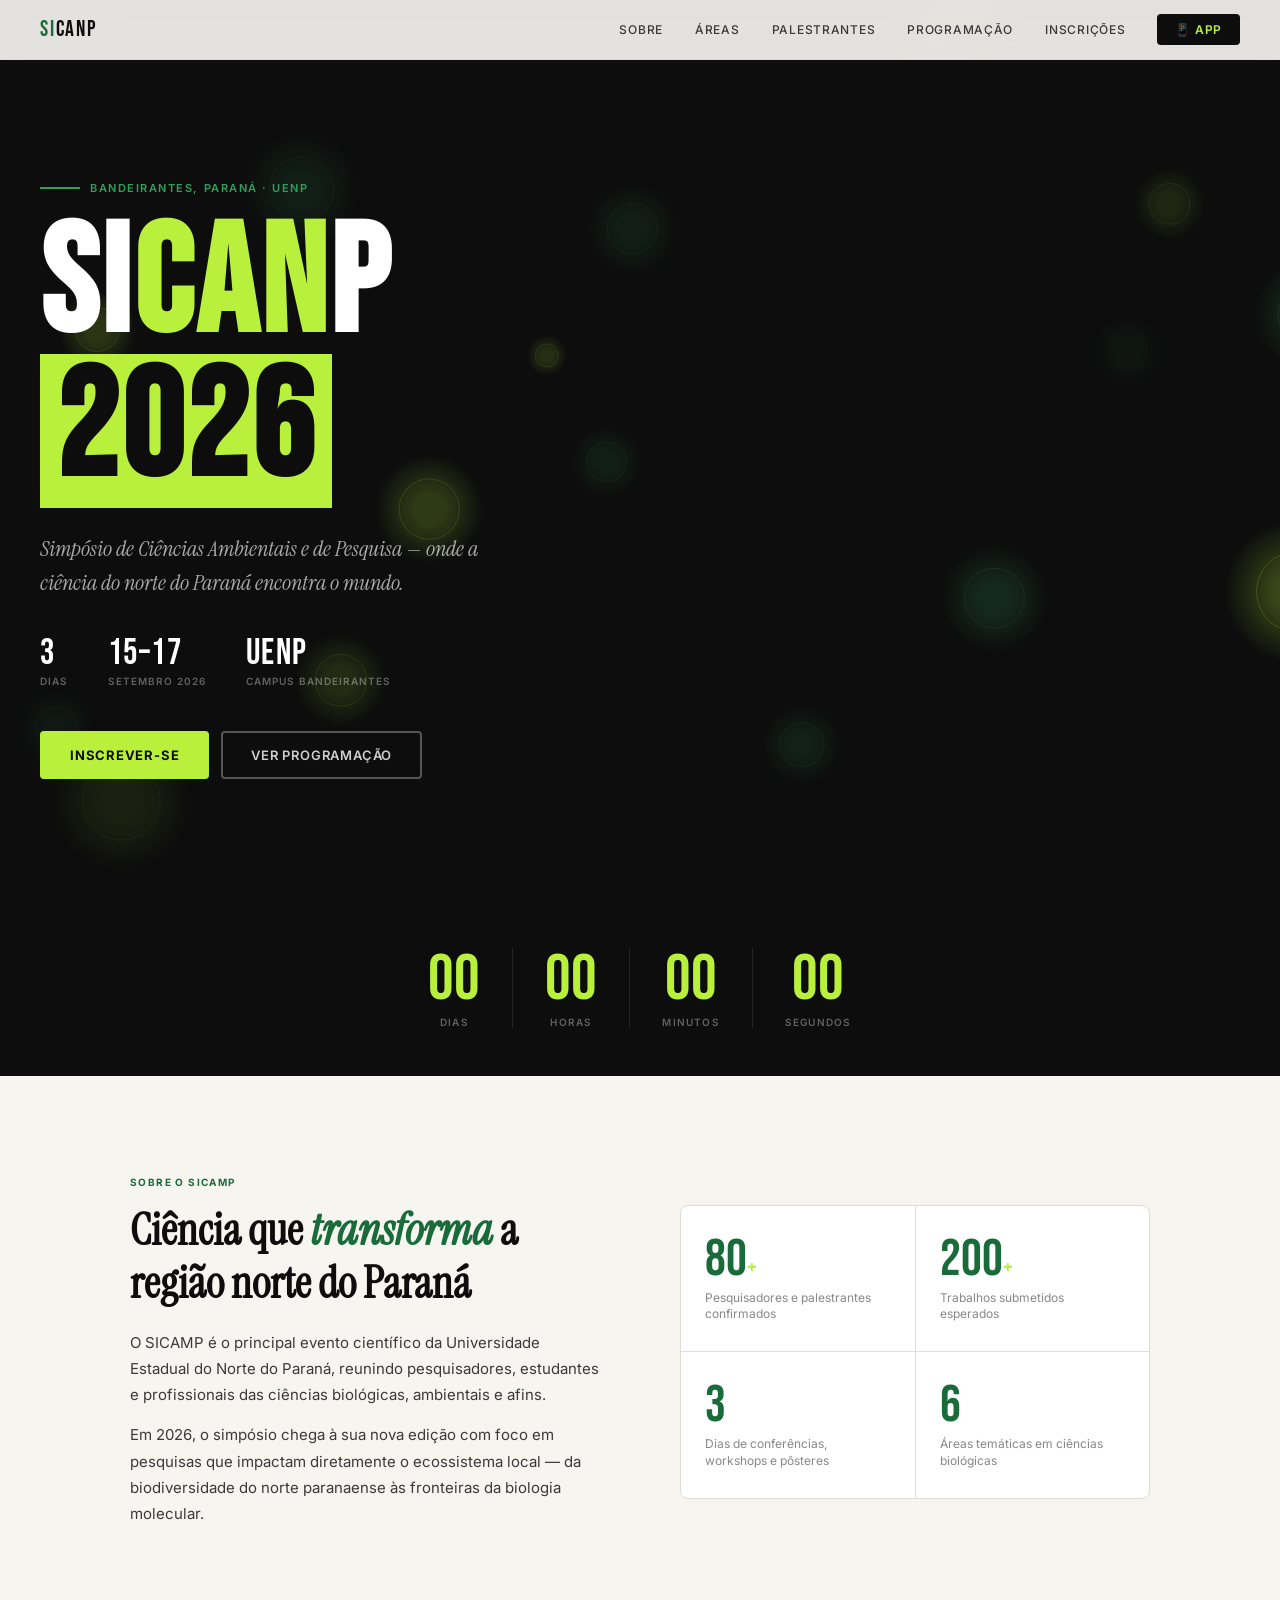
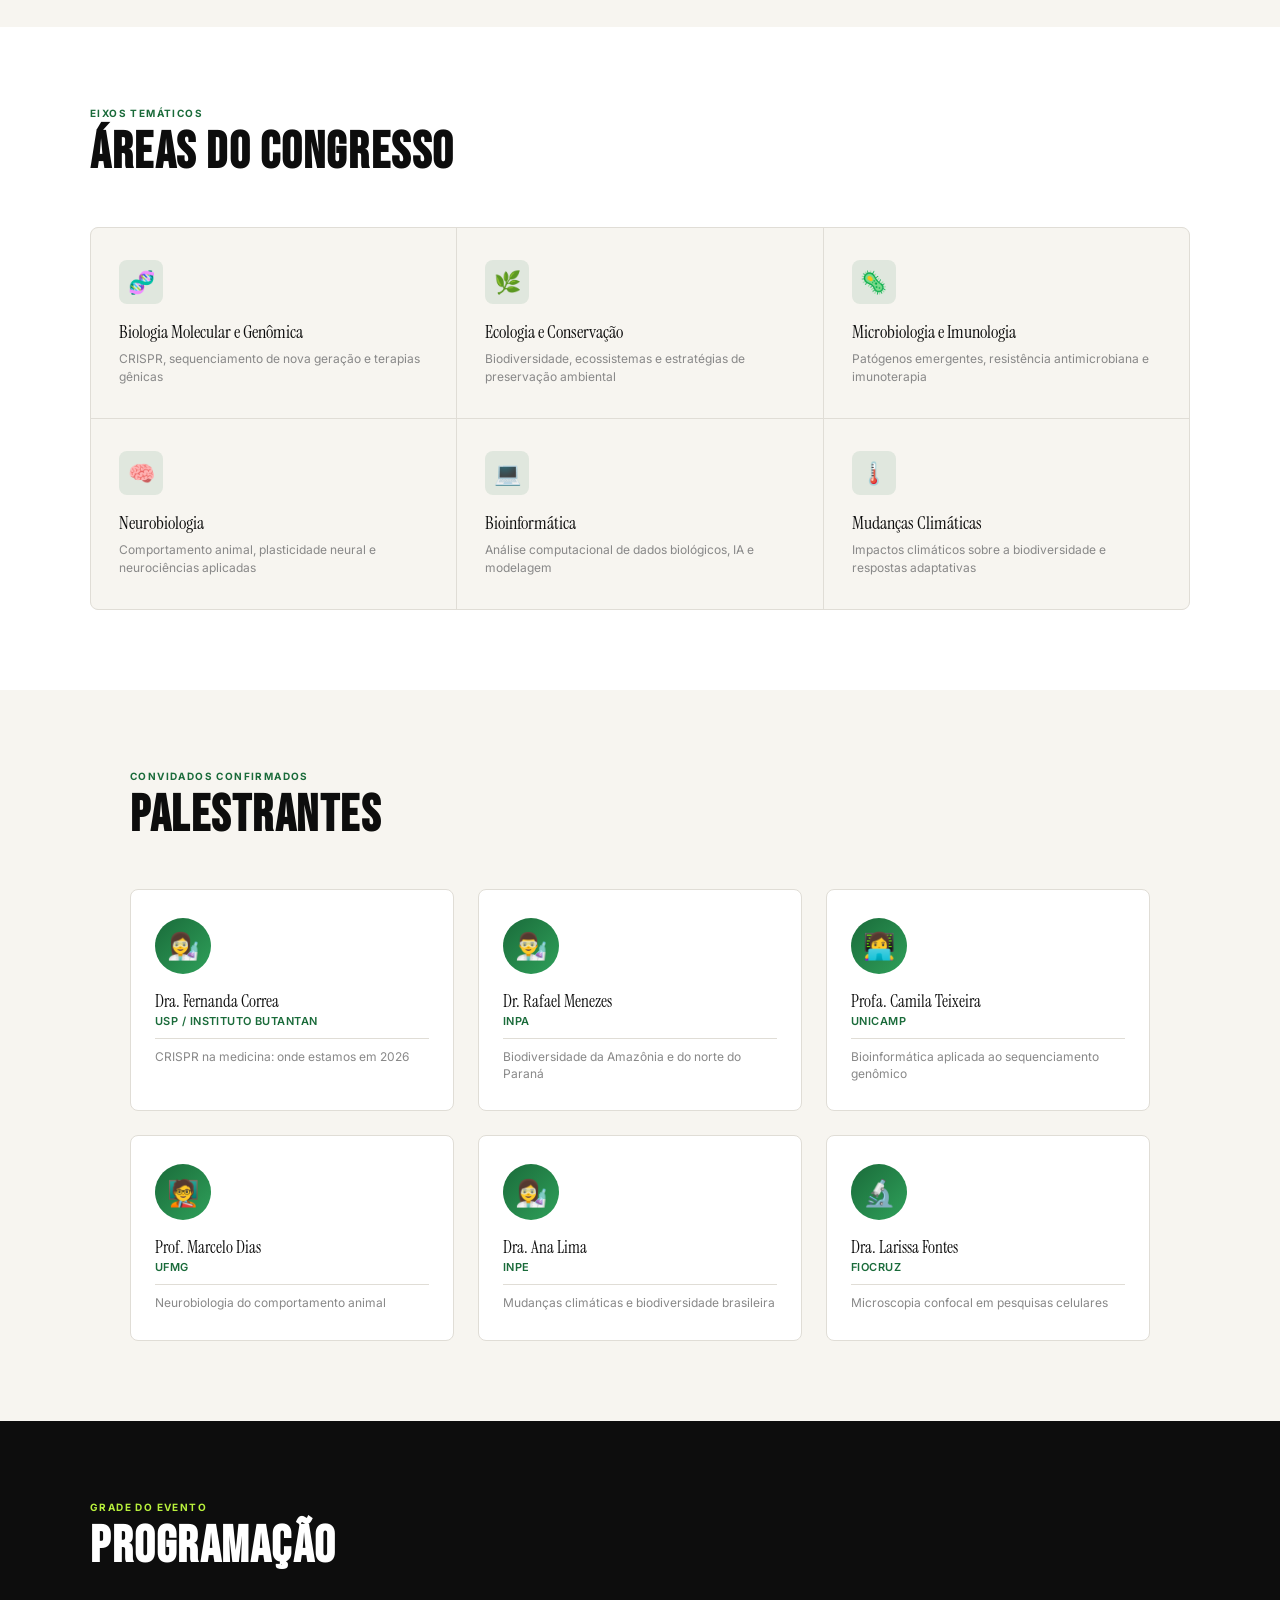
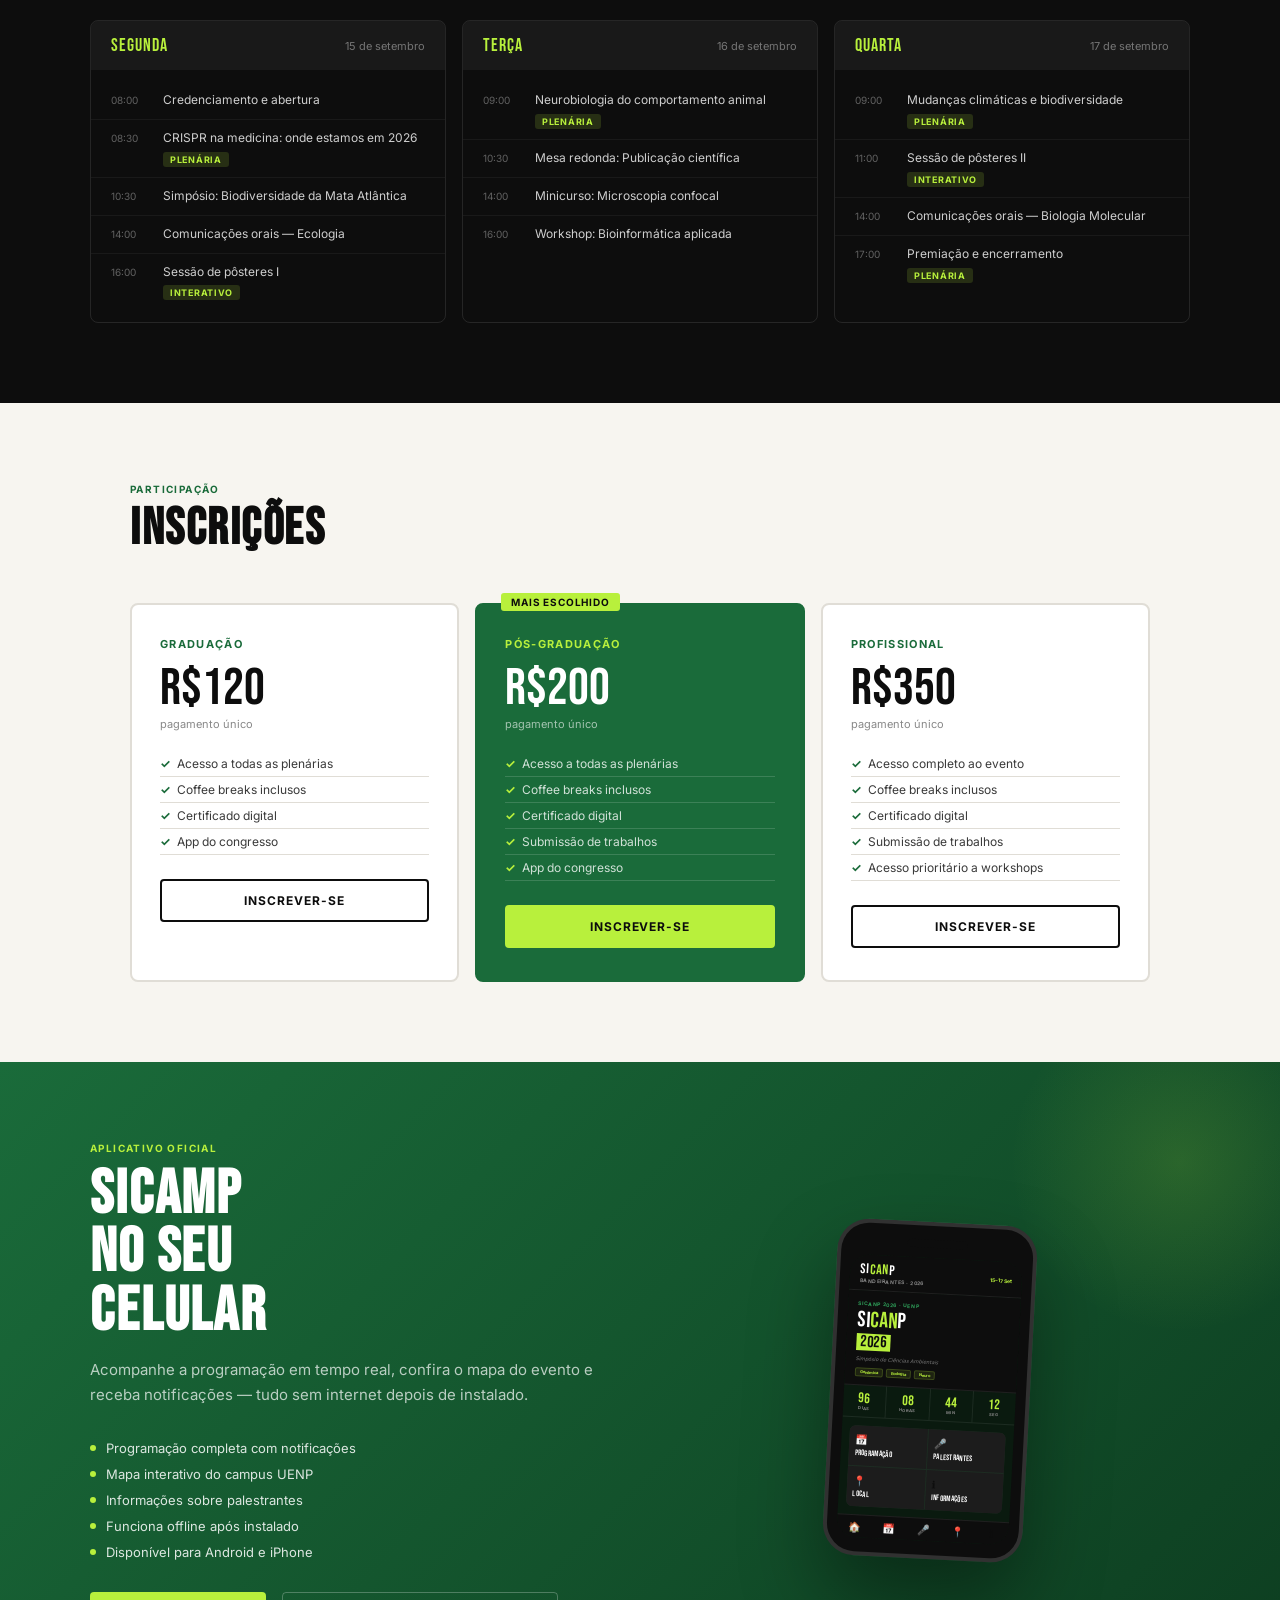
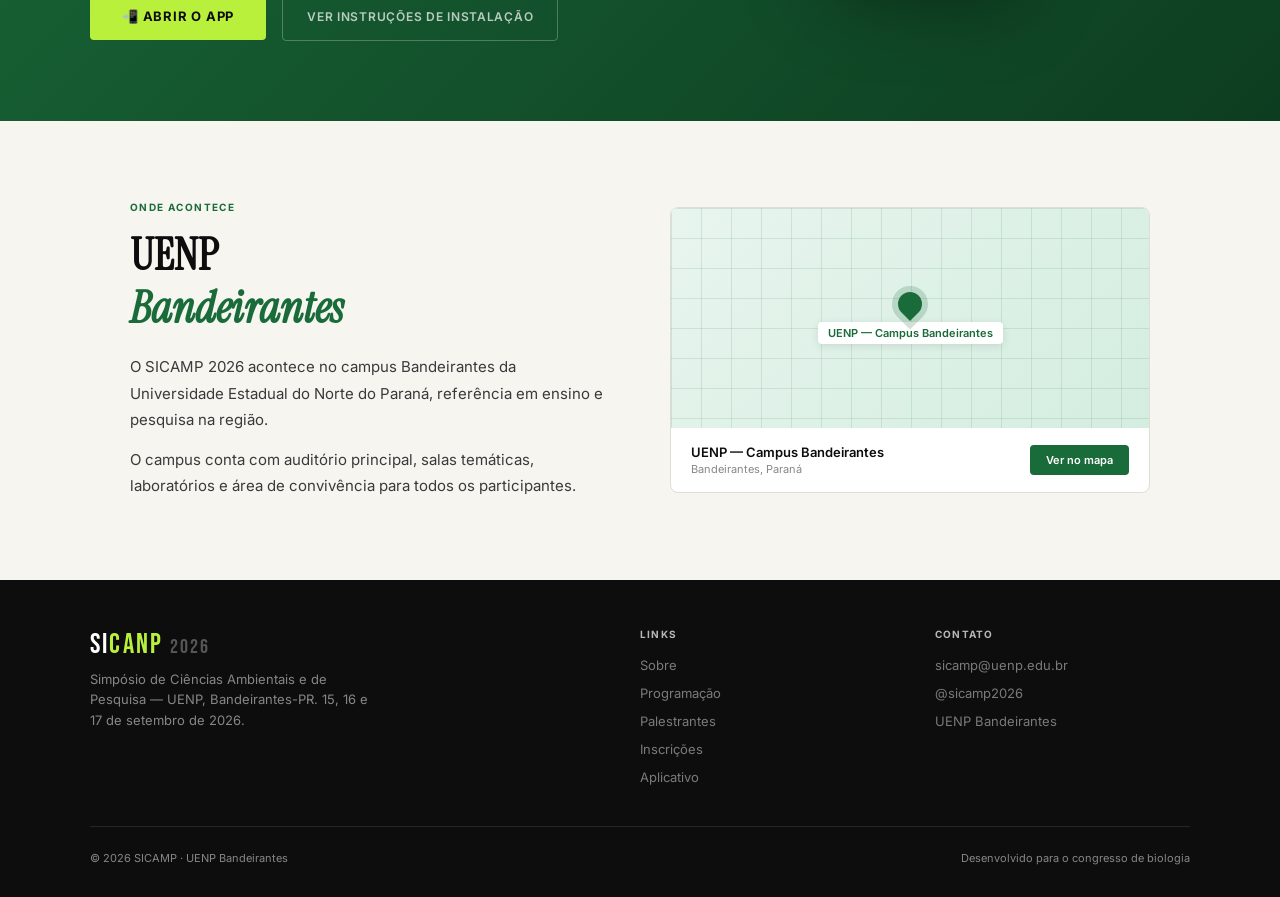
==== commit 0b6fa51f: "index.html" ====
--- a/index.html
+++ b/index.html
@@ -21,7 +21,7 @@
     <a href="#palestrantes">Palestrantes</a>
     <a href="#programacao">Programação</a>
     <a href="#inscricoes">Inscrições</a>
-    <a href="index.html" class="nav-cta">📱 App</a>
+    <a href="app.html" class="nav-cta">📱 App</a>
   </div>
   <button class="nav-hamburger" id="hamburger" aria-label="Menu">
     <span></span><span></span><span></span>
@@ -342,8 +342,8 @@
         <div class="app-feat"><div class="app-feat-dot"></div>Funciona offline após instalado</div>
         <div class="app-feat"><div class="app-feat-dot"></div>Disponível para Android e iPhone</div>
       </div>
-      <a href="index.html" class="btn-download">📲 Abrir o app</a>
-      <a href="index.html" class="btn-download-ghost">Ver instruções de instalação</a>
+      <a href="app.html" class="btn-download">📲 Abrir o app</a>
+      <a href="app.html" class="btn-download-ghost">Ver instruções de instalação</a>
     </div>
     <div class="app-mockup">
       <div class="phone-frame">
@@ -440,7 +440,7 @@
         <li><a href="#programacao">Programação</a></li>
         <li><a href="#palestrantes">Palestrantes</a></li>
         <li><a href="#inscricoes">Inscrições</a></li>
-        <li><a href="index.html">Aplicativo</a></li>
+        <li><a href="app.html">Aplicativo</a></li>
       </ul>
     </div>
     <div>
